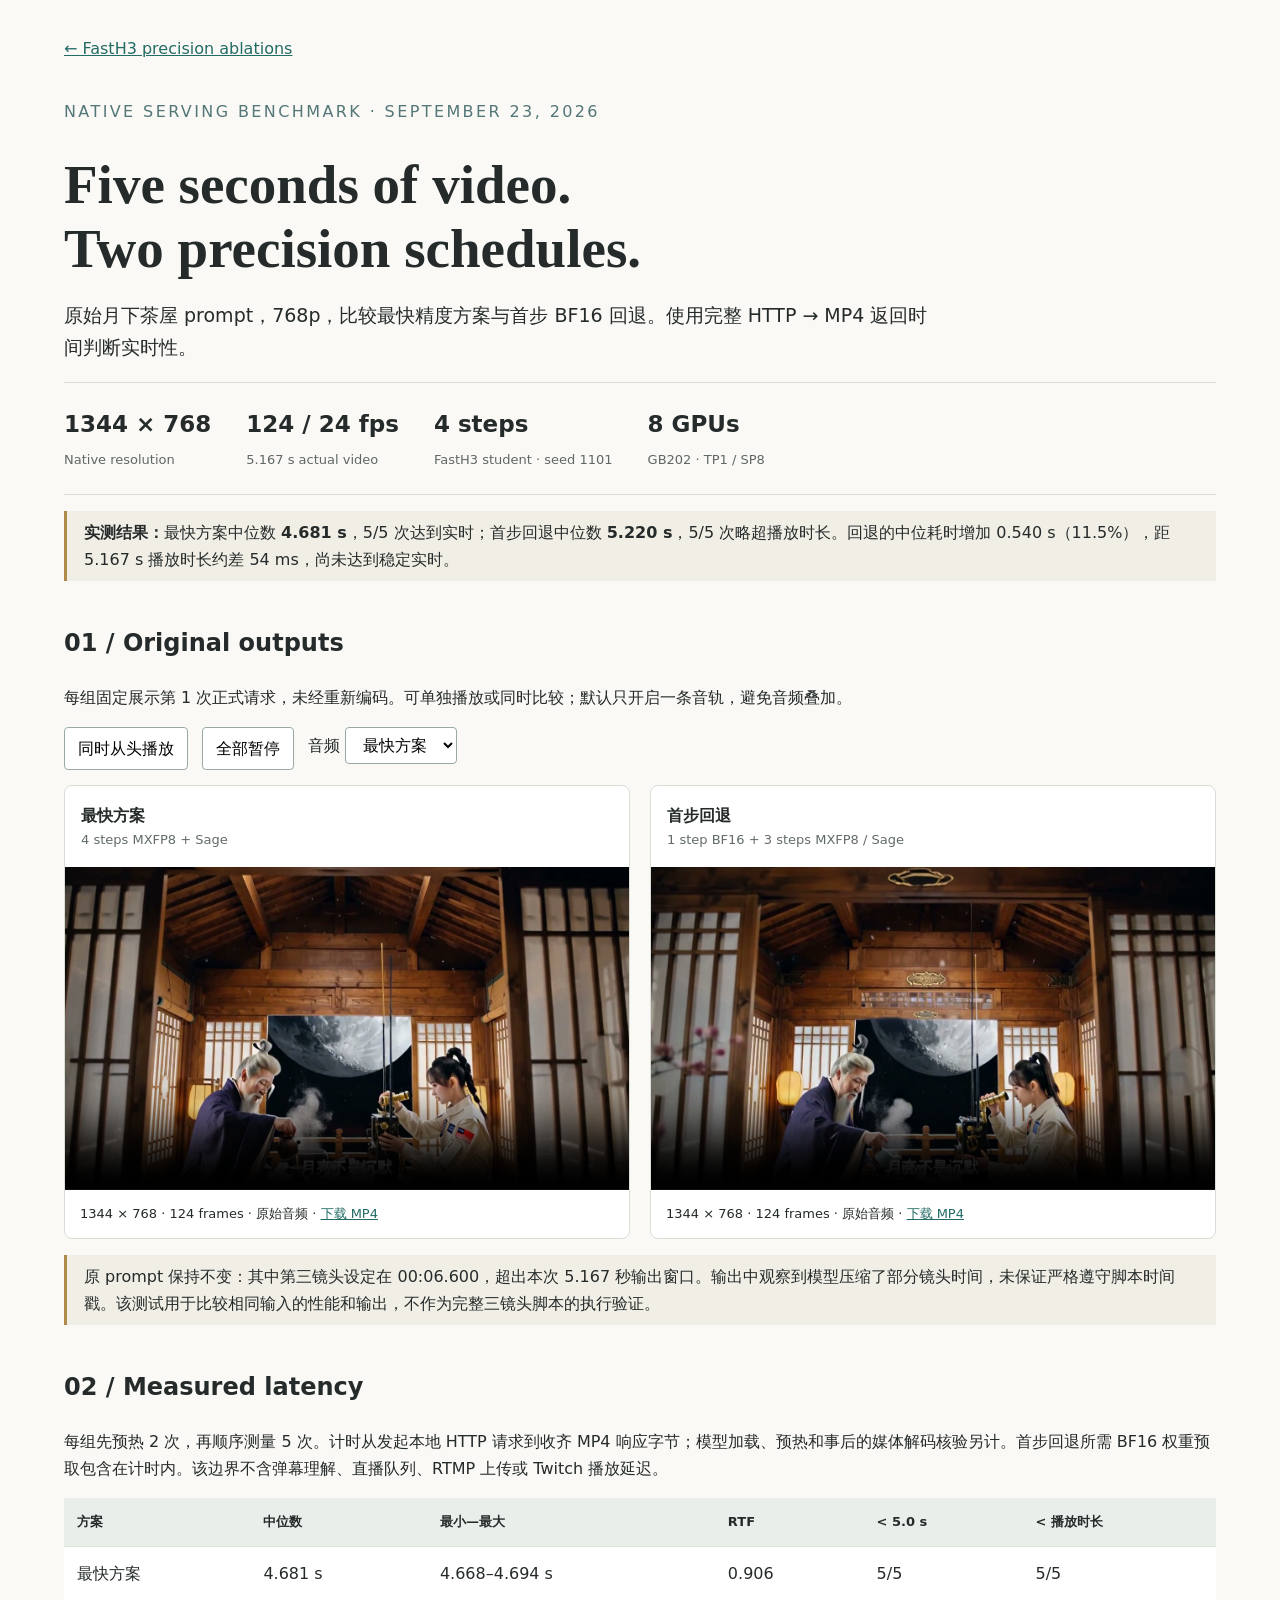
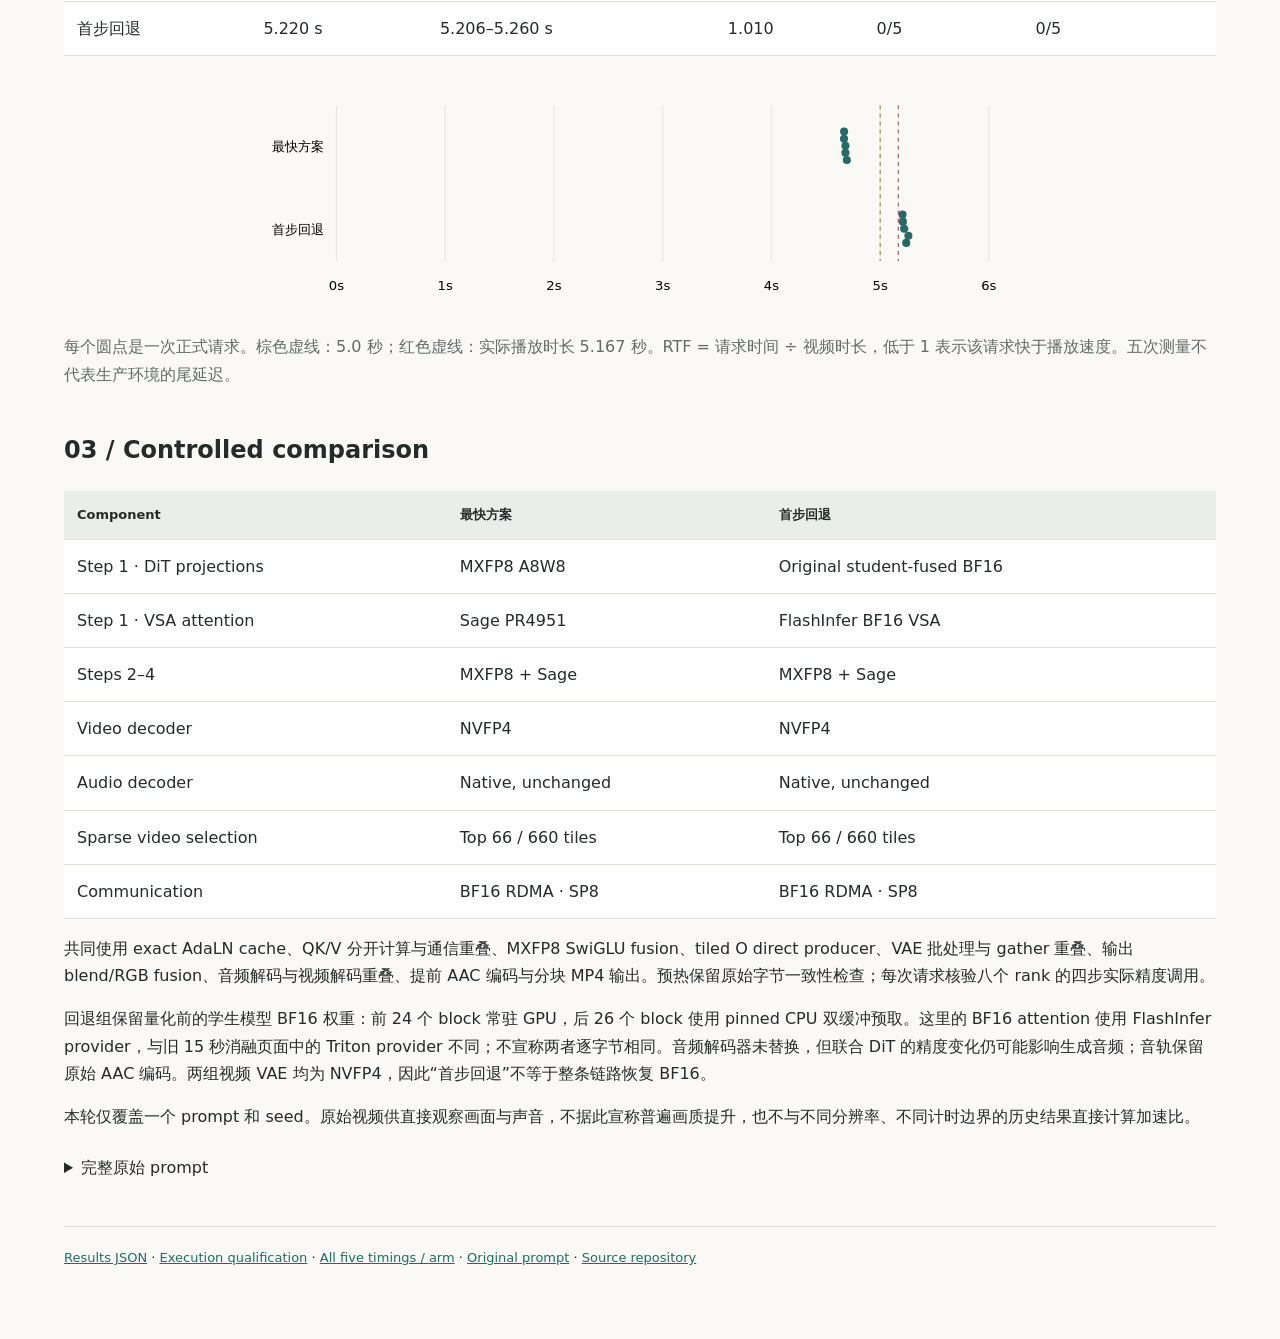
==== five-second.html @ 96c595f9 "Add five-second 768p FastH3 realtime and first-step BF16 comparison" ====
<!doctype html><html lang="zh-CN"><meta charset="utf-8"><meta name="viewport" content="width=device-width,initial-scale=1"><title>FastH3 · 5-second 768p benchmark</title><link rel="icon" href="data:,"><style>
    *{box-sizing:border-box}body{margin:0;background:#faf9f6;color:#252b2a;font:16px/1.7 system-ui,sans-serif}main{max-width:1200px;margin:auto;padding:35px 24px 70px}a{color:#236b65}h1{font-family:Georgia,serif;font-size:clamp(32px,5vw,55px);line-height:1.15;margin:28px 0 15px}h2{font-size:24px;margin-top:42px}small,.muted{color:#626b68}.eyebrow{letter-spacing:.15em;text-transform:uppercase;color:#537777;margin-top:36px}.lead{max-width:880px;font-size:19px}.facts{display:flex;flex-wrap:wrap;gap:12px 35px;padding:22px 0;border-block:1px solid #deded4}.facts b{font-size:23px;display:block}.facts span{font-size:13px;color:#5f6865}.videos{display:grid;grid-template-columns:1fr 1fr;gap:20px}figure{margin:0;background:#fff;border:1px solid #d9ded7;border-radius:8px;overflow:hidden}figcaption{padding:16px;display:grid}figcaption span{font-size:13px;color:#626b68}video{width:100%;display:block;background:#111;aspect-ratio:7/4}figure p{padding:0 15px;font-size:13px}.scroll{overflow:auto}table{border-collapse:collapse;width:100%;background:#fff}th,td{text-align:left;padding:13px;border-bottom:1px solid #dfe3da;white-space:nowrap}thead{background:#e9eeea;font-size:13px}tbody th{font-weight:500}pre{white-space:pre-wrap;overflow-wrap:anywhere;background:#eef0ea;padding:20px;font-size:13px}details{margin-top:24px}svg{width:100%;max-width:850px;display:block;margin:25px auto;font:13px system-ui}.note{border-left:3px solid #b08a48;padding:8px 17px;background:#f1eee6}.controls{display:flex;gap:14px;flex-wrap:wrap;margin:15px 0}button,select{font:inherit;padding:7px 13px;background:#fff;border:1px solid #98aaa3;border-radius:4px}button{cursor:pointer}footer{margin-top:45px;border-top:1px solid #ddd;padding-top:20px;font-size:13px}@media(max-width:750px){.videos{grid-template-columns:1fr}main{padding-inline:16px}td,th{padding:10px}h2{font-size:21px}}</style>
    <main><a href="index.html">← FastH3 precision ablations</a><p class="eyebrow">Native serving benchmark · September 23, 2026</p><h1>Five seconds of video.<br>Two precision schedules.</h1><p class="lead">原始月下茶屋 prompt，768p，比较最快精度方案与首步 BF16 回退。使用完整 HTTP → MP4 返回时间判断实时性。</p><div class="facts"><div><b>1344 × 768</b><span>Native resolution</span></div><div><b>124 / 24 fps</b><span>5.167 s actual video</span></div><div><b>4 steps</b><span>FastH3 student · seed 1101</span></div><div><b>8 GPUs</b><span>GB202 · TP1 / SP8</span></div></div>
    <p class="note"><strong>实测结果：</strong>最快方案中位数 <strong>4.681 s</strong>，5/5 次达到实时；首步回退中位数 <strong>5.220 s</strong>，5/5 次略超播放时长。回退的中位耗时增加 0.540 s（11.5%），距 5.167 s 播放时长约差 54 ms，尚未达到稳定实时。</p><h2>01 / Original outputs</h2><p>每组固定展示第 1 次正式请求，未经重新编码。可单独播放或同时比较；默认只开启一条音轨，避免音频叠加。</p><div class="controls"><button id="play">同时从头播放</button><button id="pause">全部暂停</button><label>音频 <select id="sound"><option value="0">最快方案</option><option value="1">首步回退</option><option value="-1">静音</option></select></label></div><div class="videos"><figure><figcaption><strong>最快方案</strong><span>4 steps MXFP8 + Sage</span></figcaption><video controls playsinline preload="metadata" poster="benchmarks/t2va-5s-768p/fastest.jpg" src="benchmarks/t2va-5s-768p/fastest.mp4"></video><p>1344 × 768 · 124 frames · 原始音频 · <a href="benchmarks/t2va-5s-768p/fastest.mp4" download>下载 MP4</a></p></figure><figure><figcaption><strong>首步回退</strong><span>1 step BF16 + 3 steps MXFP8 / Sage</span></figcaption><video controls playsinline preload="metadata" poster="benchmarks/t2va-5s-768p/first-step-bf16.jpg" src="benchmarks/t2va-5s-768p/first-step-bf16.mp4"></video><p>1344 × 768 · 124 frames · 原始音频 · <a href="benchmarks/t2va-5s-768p/first-step-bf16.mp4" download>下载 MP4</a></p></figure></div><p class="note">原 prompt 保持不变：其中第三镜头设定在 00:06.600，超出本次 5.167 秒输出窗口。输出中观察到模型压缩了部分镜头时间，未保证严格遵守脚本时间戳。该测试用于比较相同输入的性能和输出，不作为完整三镜头脚本的执行验证。</p>
    <h2>02 / Measured latency</h2><p>每组先预热 2 次，再顺序测量 5 次。计时从发起本地 HTTP 请求到收齐 MP4 响应字节；模型加载、预热和事后的媒体解码核验另计。首步回退所需 BF16 权重预取包含在计时内。该边界不含弹幕理解、直播队列、RTMP 上传或 Twitch 播放延迟。</p><div class="scroll"><table><thead><tr><th>方案</th><th>中位数</th><th>最小—最大</th><th>RTF</th><th>&lt; 5.0 s</th><th>&lt; 播放时长</th></tr></thead><tbody><tr><th>最快方案</th><td>4.681 s</td><td>4.668–4.694 s</td><td>0.906</td><td>5/5</td><td>5/5</td></tr><tr><th>首步回退</th><td>5.220 s</td><td>5.206–5.260 s</td><td>1.010</td><td>0/5</td><td>0/5</td></tr></tbody></table></div><svg viewBox="0 0 840 225" role="img" aria-label="Five request latencies per arm, with 5-second and actual-playback deadline lines"><line x1="120.0" x2="120.0" y1="24" y2="178" stroke="#e8e5df"/><text x="120.0" y="207" text-anchor="middle">0s</text><line x1="227.46529229236836" x2="227.46529229236836" y1="24" y2="178" stroke="#e8e5df"/><text x="227.46529229236836" y="207" text-anchor="middle">1s</text><line x1="334.9305845847367" x2="334.9305845847367" y1="24" y2="178" stroke="#e8e5df"/><text x="334.9305845847367" y="207" text-anchor="middle">2s</text><line x1="442.3958768771051" x2="442.3958768771051" y1="24" y2="178" stroke="#e8e5df"/><text x="442.3958768771051" y="207" text-anchor="middle">3s</text><line x1="549.8611691694734" x2="549.8611691694734" y1="24" y2="178" stroke="#e8e5df"/><text x="549.8611691694734" y="207" text-anchor="middle">4s</text><line x1="657.3264614618417" x2="657.3264614618417" y1="24" y2="178" stroke="#e8e5df"/><text x="657.3264614618417" y="207" text-anchor="middle">5s</text><line x1="764.7917537542102" x2="764.7917537542102" y1="24" y2="178" stroke="#e8e5df"/><text x="764.7917537542102" y="207" text-anchor="middle">6s</text><text x="108" y="69" text-anchor="end">最快方案</text><line x1="621.6409767113862" x2="624.3908709426357" y1="64" y2="64" stroke="#537777" stroke-width="2"/><circle cx="621.6962408647559" cy="50" r="4" fill="#276a65"/><circle cx="621.6409767113862" cy="57" r="4" fill="#276a65"/><circle cx="623.0358824480818" cy="64" r="4" fill="#276a65"/><circle cx="623.0196350984552" cy="71" r="4" fill="#276a65"/><circle cx="624.3908709426357" cy="78" r="4" fill="#276a65"/><text x="108" y="151" text-anchor="end">首步回退</text><line x1="679.4437993341519" x2="685.2173913043479" y1="146" y2="146" stroke="#537777" stroke-width="2"/><circle cx="679.4437993341519" cy="132" r="4" fill="#276a65"/><circle cx="679.8167176721558" cy="139" r="4" fill="#276a65"/><circle cx="681.0006211945689" cy="146" r="4" fill="#276a65"/><circle cx="685.2173913043479" cy="153" r="4" fill="#276a65"/><circle cx="683.0839136007199" cy="160" r="4" fill="#276a65"/><line x1="657.3264614618417" x2="657.3264614618417" y1="24" y2="178" stroke="#ab742b" stroke-dasharray="4 4"/><line x1="675.2373435105699" x2="675.2373435105699" y1="24" y2="178" stroke="#a03e3e" stroke-dasharray="4 4"/></svg><p class="muted">每个圆点是一次正式请求。棕色虚线：5.0 秒；红色虚线：实际播放时长 5.167 秒。RTF = 请求时间 ÷ 视频时长，低于 1 表示该请求快于播放速度。五次测量不代表生产环境的尾延迟。</p>
    <h2>03 / Controlled comparison</h2><div class="scroll"><table><thead><tr><th>Component</th><th>最快方案</th><th>首步回退</th></tr></thead><tbody><tr><th>Step 1 · DiT projections</th><td>MXFP8 A8W8</td><td>Original student-fused BF16</td></tr><tr><th>Step 1 · VSA attention</th><td>Sage PR4951</td><td>FlashInfer BF16 VSA</td></tr><tr><th>Steps 2–4</th><td>MXFP8 + Sage</td><td>MXFP8 + Sage</td></tr><tr><th>Video decoder</th><td>NVFP4</td><td>NVFP4</td></tr><tr><th>Audio decoder</th><td>Native, unchanged</td><td>Native, unchanged</td></tr><tr><th>Sparse video selection</th><td>Top 66 / 660 tiles</td><td>Top 66 / 660 tiles</td></tr><tr><th>Communication</th><td>BF16 RDMA · SP8</td><td>BF16 RDMA · SP8</td></tr></tbody></table></div><p>共同使用 exact AdaLN cache、QK/V 分开计算与通信重叠、MXFP8 SwiGLU fusion、tiled O direct producer、VAE 批处理与 gather 重叠、输出 blend/RGB fusion、音频解码与视频解码重叠、提前 AAC 编码与分块 MP4 输出。预热保留原始字节一致性检查；每次请求核验八个 rank 的四步实际精度调用。</p><p>回退组保留量化前的学生模型 BF16 权重：前 24 个 block 常驻 GPU，后 26 个 block 使用 pinned CPU 双缓冲预取。这里的 BF16 attention 使用 FlashInfer provider，与旧 15 秒消融页面中的 Triton provider 不同；不宣称两者逐字节相同。音频解码器未替换，但联合 DiT 的精度变化仍可能影响生成音频；音轨保留原始 AAC 编码。两组视频 VAE 均为 NVFP4，因此“首步回退”不等于整条链路恢复 BF16。</p><p>本轮仅覆盖一个 prompt 和 seed。原始视频供直接观察画面与声音，不据此宣称普遍画质提升，也不与不同分辨率、不同计时边界的历史结果直接计算加速比。</p>
    <details><summary>完整原始 prompt</summary><pre>integrated_multimodal_description: [Shot 1] Cinematic live-action fantasy inside a small wooden teahouse suspended beneath a colossal moon, shown in a symmetrical wide shot through open paper doors. An elderly tea master in an indigo robe, with silver hair pinned high and a warm gravelly Mandarin voice (S1), pours glowing tea into two porcelain cups while a young female radio astronomer in a cream flight suit, with a clear fast Mandarin voice (S2), adjusts a brass receiver beside her. The camera pushes in with small amplitude at slow speed as lunar dust drifts upward instead of falling, and the tea master says: &lt;d&gt;[Chinese] 月亮不是沉默，只是等我们听见。&lt;/d&gt; [Shot 2] At 00:03.400, the camera cuts to a macro close-up of the tea surface. Concentric ripples become a precise star map, tiny points of light connect across the cup, and the receiver needle snaps toward a distant signal. The astronomer leans into the eyepiece, her face illuminated by moving constellations, and replies: &lt;d&gt;[Chinese] 信号锁定了。&lt;/d&gt; [Shot 3] At 00:06.600, the shot cuts outside to a sweeping arc around the teahouse as the vast moon slowly opens into layered mechanical petals, revealing a luminous blue core. The two women step onto the balcony without changing clothes or positions relative to each other; the tea master raises her cup while the astronomer sends one narrow beam from the receiver into the core. The camera pulls out with large amplitude at slow speed until the teahouse becomes a warm point against the unfolding lunar structure.
overall_soundscape: Porcelain touches wood with delicate clicks above the soft hiss of boiling water and the papery flutter of the doors. A low receiver hum gains harmonics as the signal locks, followed by distant metal plates shifting across the moon and a soft pressure wave moving through airborne dust.
non_diegetic_music: Slow guzheng harmonics over sustained glassy synthesizer tones at 68 BPM. A restrained taiko pulse enters when the lunar petals open, then resolves into one long bowed-cymbal shimmer.
</pre></details><footer><a href="benchmarks/t2va-5s-768p/results.json">Results JSON</a> · <a href="benchmarks/t2va-5s-768p/qualification.json">Execution qualification</a> · <a href="benchmarks/t2va-5s-768p/timings.csv">All five timings / arm</a> · <a href="benchmarks/t2va-5s-768p/prompt.txt">Original prompt</a> · <a href="https://github.com/lishunyang12/fasth3-lossy-ablation">Source repository</a></footer></main><script>
    const videos=[...document.querySelectorAll('video')],sound=document.querySelector('#sound');function audio(){videos.forEach((v,i)=>v.muted=i!==Number(sound.value))}sound.addEventListener('change',audio);audio();document.querySelector('#play').addEventListener('click',async()=>{videos.forEach(v=>{v.pause();v.currentTime=0});await Promise.allSettled(videos.map(v=>v.play()))});document.querySelector('#pause').addEventListener('click',()=>videos.forEach(v=>v.pause()));
    </script></html>
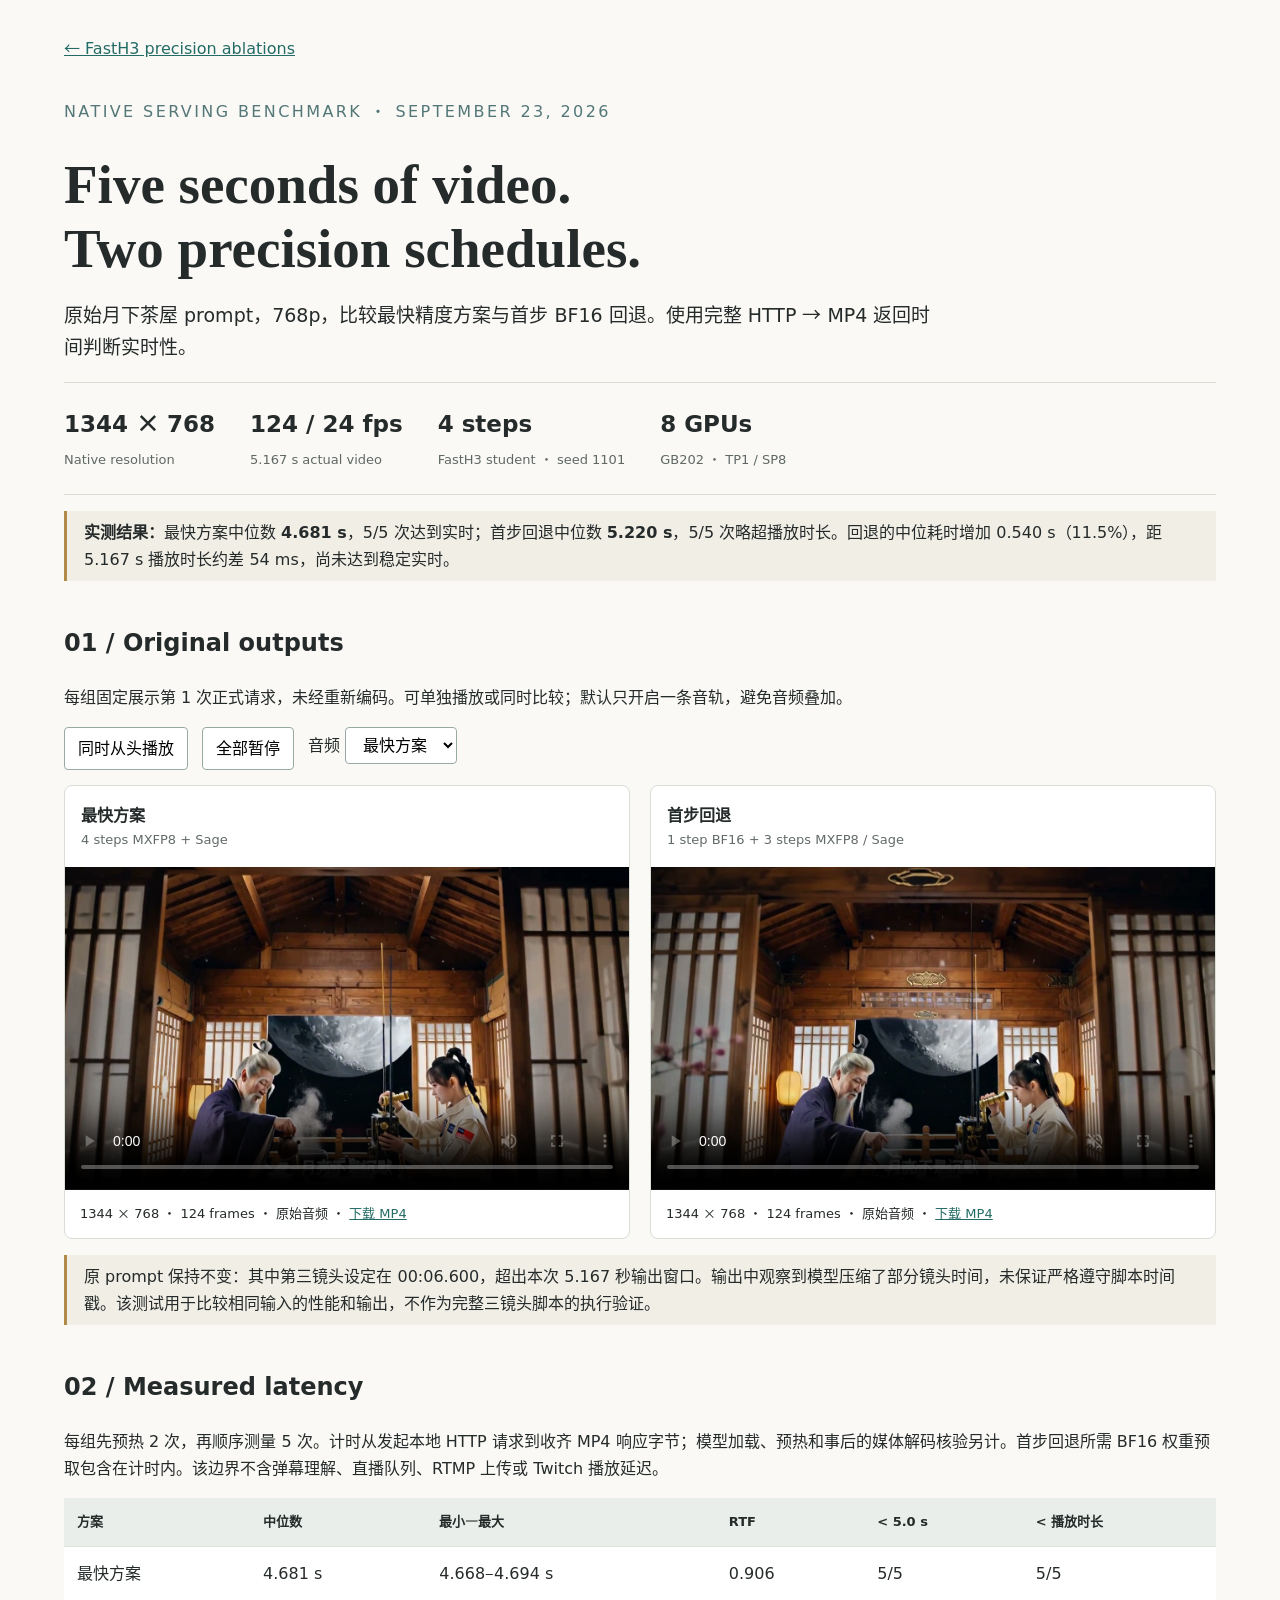
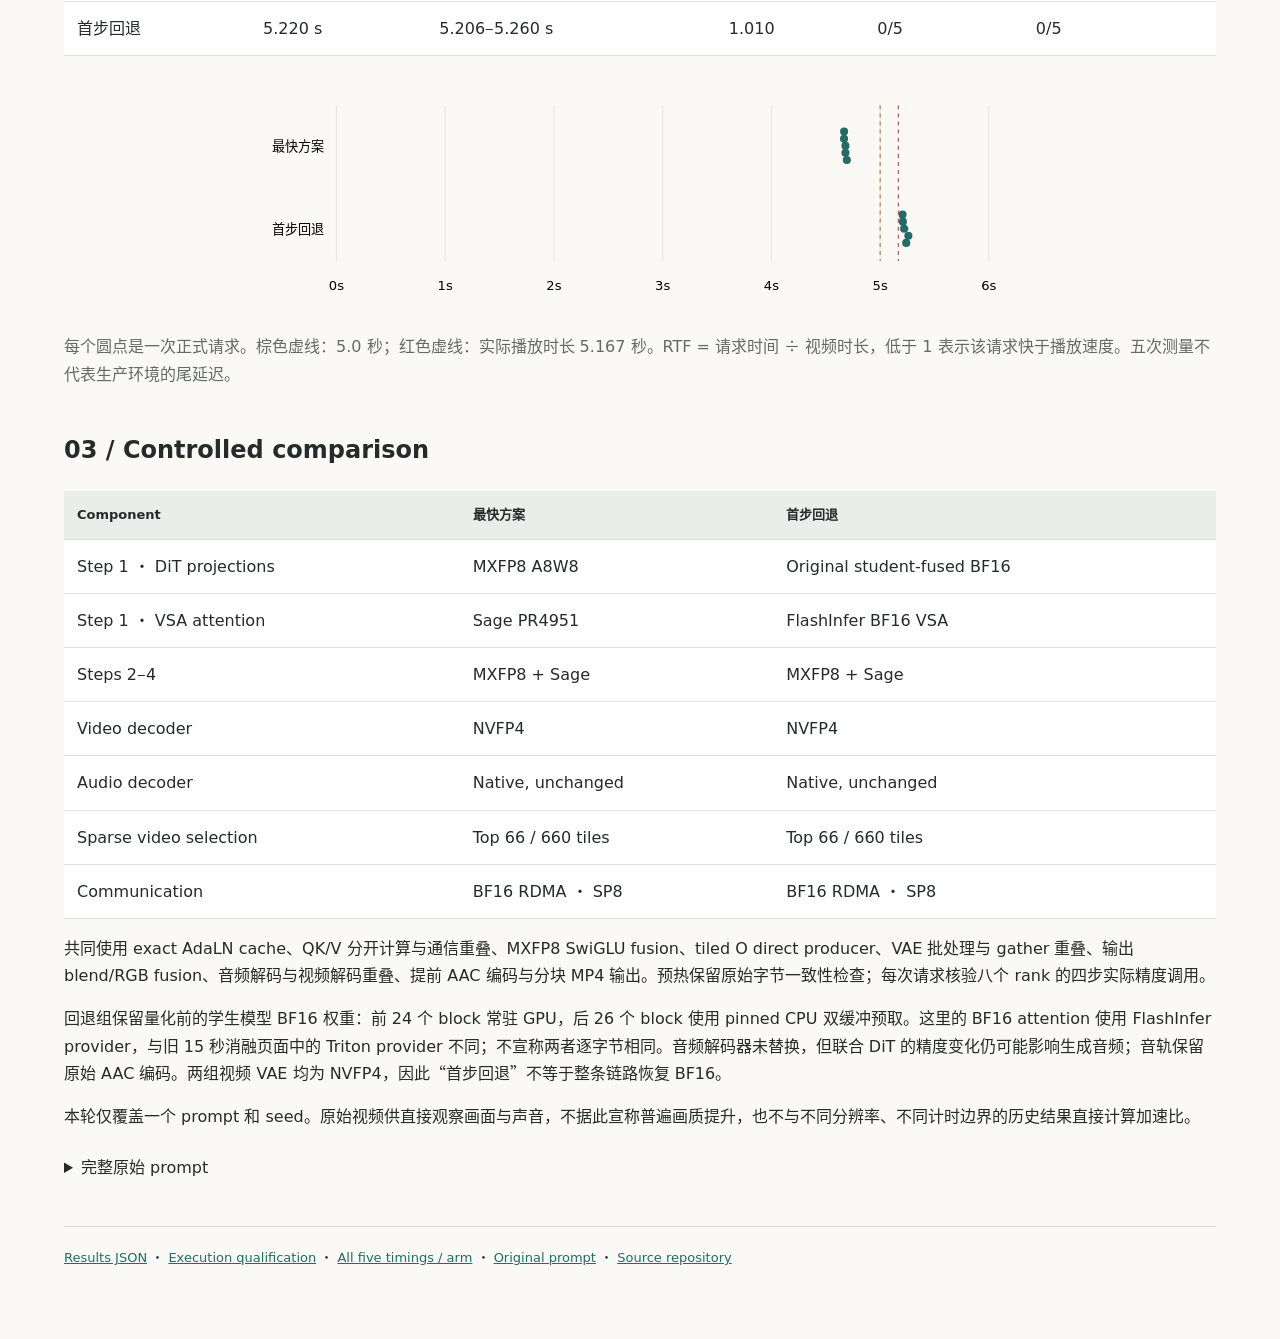
==== commit 8ff79e8e: "Bundle Chinese glyphs for portable benchmark report rendering" ====
--- a/five-second.html
+++ b/five-second.html
@@ -1,5 +1,5 @@
 <!doctype html><html lang="zh-CN"><meta charset="utf-8"><meta name="viewport" content="width=device-width,initial-scale=1"><title>FastH3 · 5-second 768p benchmark</title><link rel="icon" href="data:,"><style>
-    *{box-sizing:border-box}body{margin:0;background:#faf9f6;color:#252b2a;font:16px/1.7 system-ui,sans-serif}main{max-width:1200px;margin:auto;padding:35px 24px 70px}a{color:#236b65}h1{font-family:Georgia,serif;font-size:clamp(32px,5vw,55px);line-height:1.15;margin:28px 0 15px}h2{font-size:24px;margin-top:42px}small,.muted{color:#626b68}.eyebrow{letter-spacing:.15em;text-transform:uppercase;color:#537777;margin-top:36px}.lead{max-width:880px;font-size:19px}.facts{display:flex;flex-wrap:wrap;gap:12px 35px;padding:22px 0;border-block:1px solid #deded4}.facts b{font-size:23px;display:block}.facts span{font-size:13px;color:#5f6865}.videos{display:grid;grid-template-columns:1fr 1fr;gap:20px}figure{margin:0;background:#fff;border:1px solid #d9ded7;border-radius:8px;overflow:hidden}figcaption{padding:16px;display:grid}figcaption span{font-size:13px;color:#626b68}video{width:100%;display:block;background:#111;aspect-ratio:7/4}figure p{padding:0 15px;font-size:13px}.scroll{overflow:auto}table{border-collapse:collapse;width:100%;background:#fff}th,td{text-align:left;padding:13px;border-bottom:1px solid #dfe3da;white-space:nowrap}thead{background:#e9eeea;font-size:13px}tbody th{font-weight:500}pre{white-space:pre-wrap;overflow-wrap:anywhere;background:#eef0ea;padding:20px;font-size:13px}details{margin-top:24px}svg{width:100%;max-width:850px;display:block;margin:25px auto;font:13px system-ui}.note{border-left:3px solid #b08a48;padding:8px 17px;background:#f1eee6}.controls{display:flex;gap:14px;flex-wrap:wrap;margin:15px 0}button,select{font:inherit;padding:7px 13px;background:#fff;border:1px solid #98aaa3;border-radius:4px}button{cursor:pointer}footer{margin-top:45px;border-top:1px solid #ddd;padding-top:20px;font-size:13px}@media(max-width:750px){.videos{grid-template-columns:1fr}main{padding-inline:16px}td,th{padding:10px}h2{font-size:21px}}</style>
+    *{box-sizing:border-box}body{margin:0;background:#faf9f6;color:#252b2a;font:16px/1.7 system-ui,sans-serif}main{max-width:1200px;margin:auto;padding:35px 24px 70px}a{color:#236b65}h1{font-family:Georgia,serif;font-size:clamp(32px,5vw,55px);line-height:1.15;margin:28px 0 15px}h2{font-size:24px;margin-top:42px}small,.muted{color:#626b68}.eyebrow{letter-spacing:.15em;text-transform:uppercase;color:#537777;margin-top:36px}.lead{max-width:880px;font-size:19px}.facts{display:flex;flex-wrap:wrap;gap:12px 35px;padding:22px 0;border-block:1px solid #deded4}.facts b{font-size:23px;display:block}.facts span{font-size:13px;color:#5f6865}.videos{display:grid;grid-template-columns:1fr 1fr;gap:20px}figure{margin:0;background:#fff;border:1px solid #d9ded7;border-radius:8px;overflow:hidden}figcaption{padding:16px;display:grid}figcaption span{font-size:13px;color:#626b68}video{width:100%;display:block;background:#111;aspect-ratio:7/4}figure p{padding:0 15px;font-size:13px}.scroll{overflow:auto}table{border-collapse:collapse;width:100%;background:#fff}th,td{text-align:left;padding:13px;border-bottom:1px solid #dfe3da;white-space:nowrap}thead{background:#e9eeea;font-size:13px}tbody th{font-weight:500}pre{white-space:pre-wrap;overflow-wrap:anywhere;background:#eef0ea;padding:20px;font-size:13px}details{margin-top:24px}svg{width:100%;max-width:850px;display:block;margin:25px auto;font:13px system-ui}.note{border-left:3px solid #b08a48;padding:8px 17px;background:#f1eee6}.controls{display:flex;gap:14px;flex-wrap:wrap;margin:15px 0}button,select{font:inherit;padding:7px 13px;background:#fff;border:1px solid #98aaa3;border-radius:4px}button{cursor:pointer}footer{margin-top:45px;border-top:1px solid #ddd;padding-top:20px;font-size:13px}@media(max-width:750px){.videos{grid-template-columns:1fr}main{padding-inline:16px}td,th{padding:10px}h2{font-size:21px}}@font-face{font-family:H3Report;src:url("benchmarks/t2va-5s-768p/report-cjk.woff") format("woff");font-display:swap;unicode-range:U+80-10FFFF}body,svg{font-family:H3Report,system-ui,sans-serif}h1{font-family:Georgia,H3Report,serif}</style>
     <main><a href="index.html">← FastH3 precision ablations</a><p class="eyebrow">Native serving benchmark · September 23, 2026</p><h1>Five seconds of video.<br>Two precision schedules.</h1><p class="lead">原始月下茶屋 prompt，768p，比较最快精度方案与首步 BF16 回退。使用完整 HTTP → MP4 返回时间判断实时性。</p><div class="facts"><div><b>1344 × 768</b><span>Native resolution</span></div><div><b>124 / 24 fps</b><span>5.167 s actual video</span></div><div><b>4 steps</b><span>FastH3 student · seed 1101</span></div><div><b>8 GPUs</b><span>GB202 · TP1 / SP8</span></div></div>
     <p class="note"><strong>实测结果：</strong>最快方案中位数 <strong>4.681 s</strong>，5/5 次达到实时；首步回退中位数 <strong>5.220 s</strong>，5/5 次略超播放时长。回退的中位耗时增加 0.540 s（11.5%），距 5.167 s 播放时长约差 54 ms，尚未达到稳定实时。</p><h2>01 / Original outputs</h2><p>每组固定展示第 1 次正式请求，未经重新编码。可单独播放或同时比较；默认只开启一条音轨，避免音频叠加。</p><div class="controls"><button id="play">同时从头播放</button><button id="pause">全部暂停</button><label>音频 <select id="sound"><option value="0">最快方案</option><option value="1">首步回退</option><option value="-1">静音</option></select></label></div><div class="videos"><figure><figcaption><strong>最快方案</strong><span>4 steps MXFP8 + Sage</span></figcaption><video controls playsinline preload="metadata" poster="benchmarks/t2va-5s-768p/fastest.jpg" src="benchmarks/t2va-5s-768p/fastest.mp4"></video><p>1344 × 768 · 124 frames · 原始音频 · <a href="benchmarks/t2va-5s-768p/fastest.mp4" download>下载 MP4</a></p></figure><figure><figcaption><strong>首步回退</strong><span>1 step BF16 + 3 steps MXFP8 / Sage</span></figcaption><video controls playsinline preload="metadata" poster="benchmarks/t2va-5s-768p/first-step-bf16.jpg" src="benchmarks/t2va-5s-768p/first-step-bf16.mp4"></video><p>1344 × 768 · 124 frames · 原始音频 · <a href="benchmarks/t2va-5s-768p/first-step-bf16.mp4" download>下载 MP4</a></p></figure></div><p class="note">原 prompt 保持不变：其中第三镜头设定在 00:06.600，超出本次 5.167 秒输出窗口。输出中观察到模型压缩了部分镜头时间，未保证严格遵守脚本时间戳。该测试用于比较相同输入的性能和输出，不作为完整三镜头脚本的执行验证。</p>
     <h2>02 / Measured latency</h2><p>每组先预热 2 次，再顺序测量 5 次。计时从发起本地 HTTP 请求到收齐 MP4 响应字节；模型加载、预热和事后的媒体解码核验另计。首步回退所需 BF16 权重预取包含在计时内。该边界不含弹幕理解、直播队列、RTMP 上传或 Twitch 播放延迟。</p><div class="scroll"><table><thead><tr><th>方案</th><th>中位数</th><th>最小—最大</th><th>RTF</th><th>&lt; 5.0 s</th><th>&lt; 播放时长</th></tr></thead><tbody><tr><th>最快方案</th><td>4.681 s</td><td>4.668–4.694 s</td><td>0.906</td><td>5/5</td><td>5/5</td></tr><tr><th>首步回退</th><td>5.220 s</td><td>5.206–5.260 s</td><td>1.010</td><td>0/5</td><td>0/5</td></tr></tbody></table></div><svg viewBox="0 0 840 225" role="img" aria-label="Five request latencies per arm, with 5-second and actual-playback deadline lines"><line x1="120.0" x2="120.0" y1="24" y2="178" stroke="#e8e5df"/><text x="120.0" y="207" text-anchor="middle">0s</text><line x1="227.46529229236836" x2="227.46529229236836" y1="24" y2="178" stroke="#e8e5df"/><text x="227.46529229236836" y="207" text-anchor="middle">1s</text><line x1="334.9305845847367" x2="334.9305845847367" y1="24" y2="178" stroke="#e8e5df"/><text x="334.9305845847367" y="207" text-anchor="middle">2s</text><line x1="442.3958768771051" x2="442.3958768771051" y1="24" y2="178" stroke="#e8e5df"/><text x="442.3958768771051" y="207" text-anchor="middle">3s</text><line x1="549.8611691694734" x2="549.8611691694734" y1="24" y2="178" stroke="#e8e5df"/><text x="549.8611691694734" y="207" text-anchor="middle">4s</text><line x1="657.3264614618417" x2="657.3264614618417" y1="24" y2="178" stroke="#e8e5df"/><text x="657.3264614618417" y="207" text-anchor="middle">5s</text><line x1="764.7917537542102" x2="764.7917537542102" y1="24" y2="178" stroke="#e8e5df"/><text x="764.7917537542102" y="207" text-anchor="middle">6s</text><text x="108" y="69" text-anchor="end">最快方案</text><line x1="621.6409767113862" x2="624.3908709426357" y1="64" y2="64" stroke="#537777" stroke-width="2"/><circle cx="621.6962408647559" cy="50" r="4" fill="#276a65"/><circle cx="621.6409767113862" cy="57" r="4" fill="#276a65"/><circle cx="623.0358824480818" cy="64" r="4" fill="#276a65"/><circle cx="623.0196350984552" cy="71" r="4" fill="#276a65"/><circle cx="624.3908709426357" cy="78" r="4" fill="#276a65"/><text x="108" y="151" text-anchor="end">首步回退</text><line x1="679.4437993341519" x2="685.2173913043479" y1="146" y2="146" stroke="#537777" stroke-width="2"/><circle cx="679.4437993341519" cy="132" r="4" fill="#276a65"/><circle cx="679.8167176721558" cy="139" r="4" fill="#276a65"/><circle cx="681.0006211945689" cy="146" r="4" fill="#276a65"/><circle cx="685.2173913043479" cy="153" r="4" fill="#276a65"/><circle cx="683.0839136007199" cy="160" r="4" fill="#276a65"/><line x1="657.3264614618417" x2="657.3264614618417" y1="24" y2="178" stroke="#ab742b" stroke-dasharray="4 4"/><line x1="675.2373435105699" x2="675.2373435105699" y1="24" y2="178" stroke="#a03e3e" stroke-dasharray="4 4"/></svg><p class="muted">每个圆点是一次正式请求。棕色虚线：5.0 秒；红色虚线：实际播放时长 5.167 秒。RTF = 请求时间 ÷ 视频时长，低于 1 表示该请求快于播放速度。五次测量不代表生产环境的尾延迟。</p>
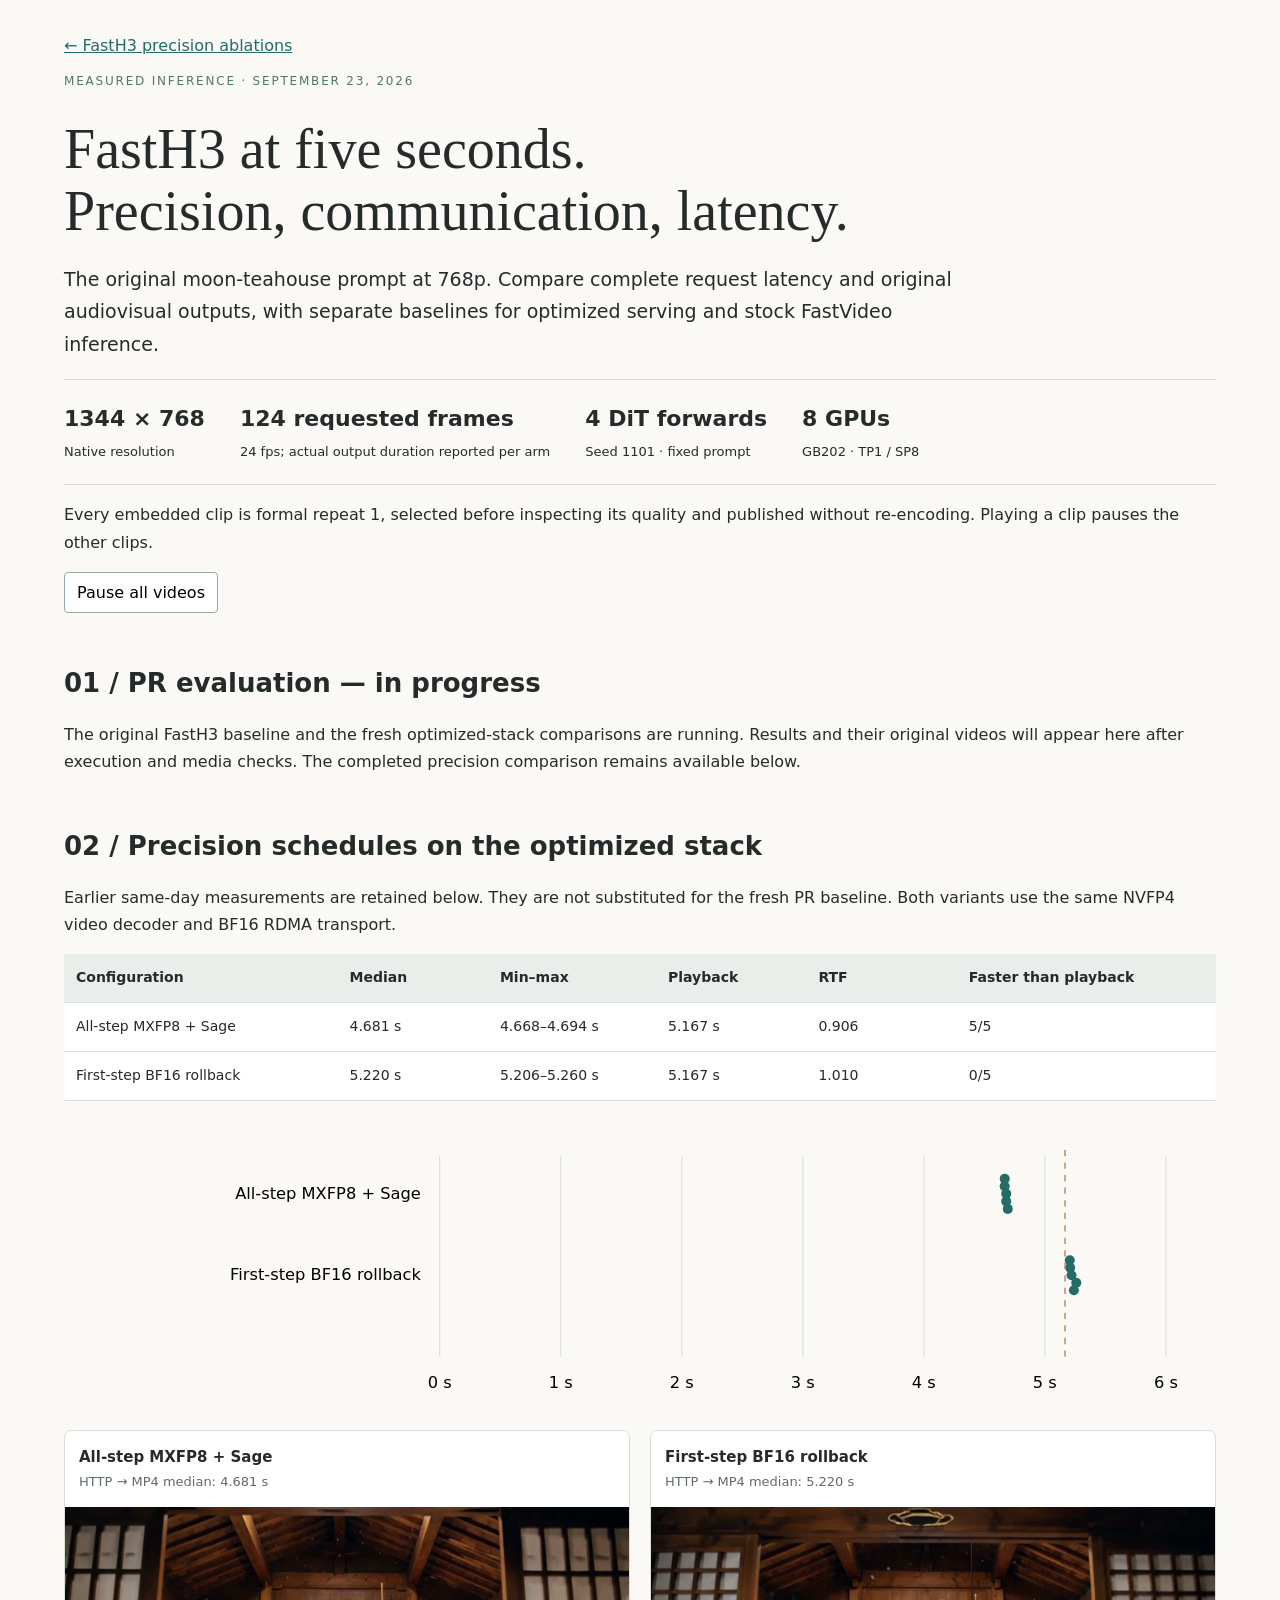
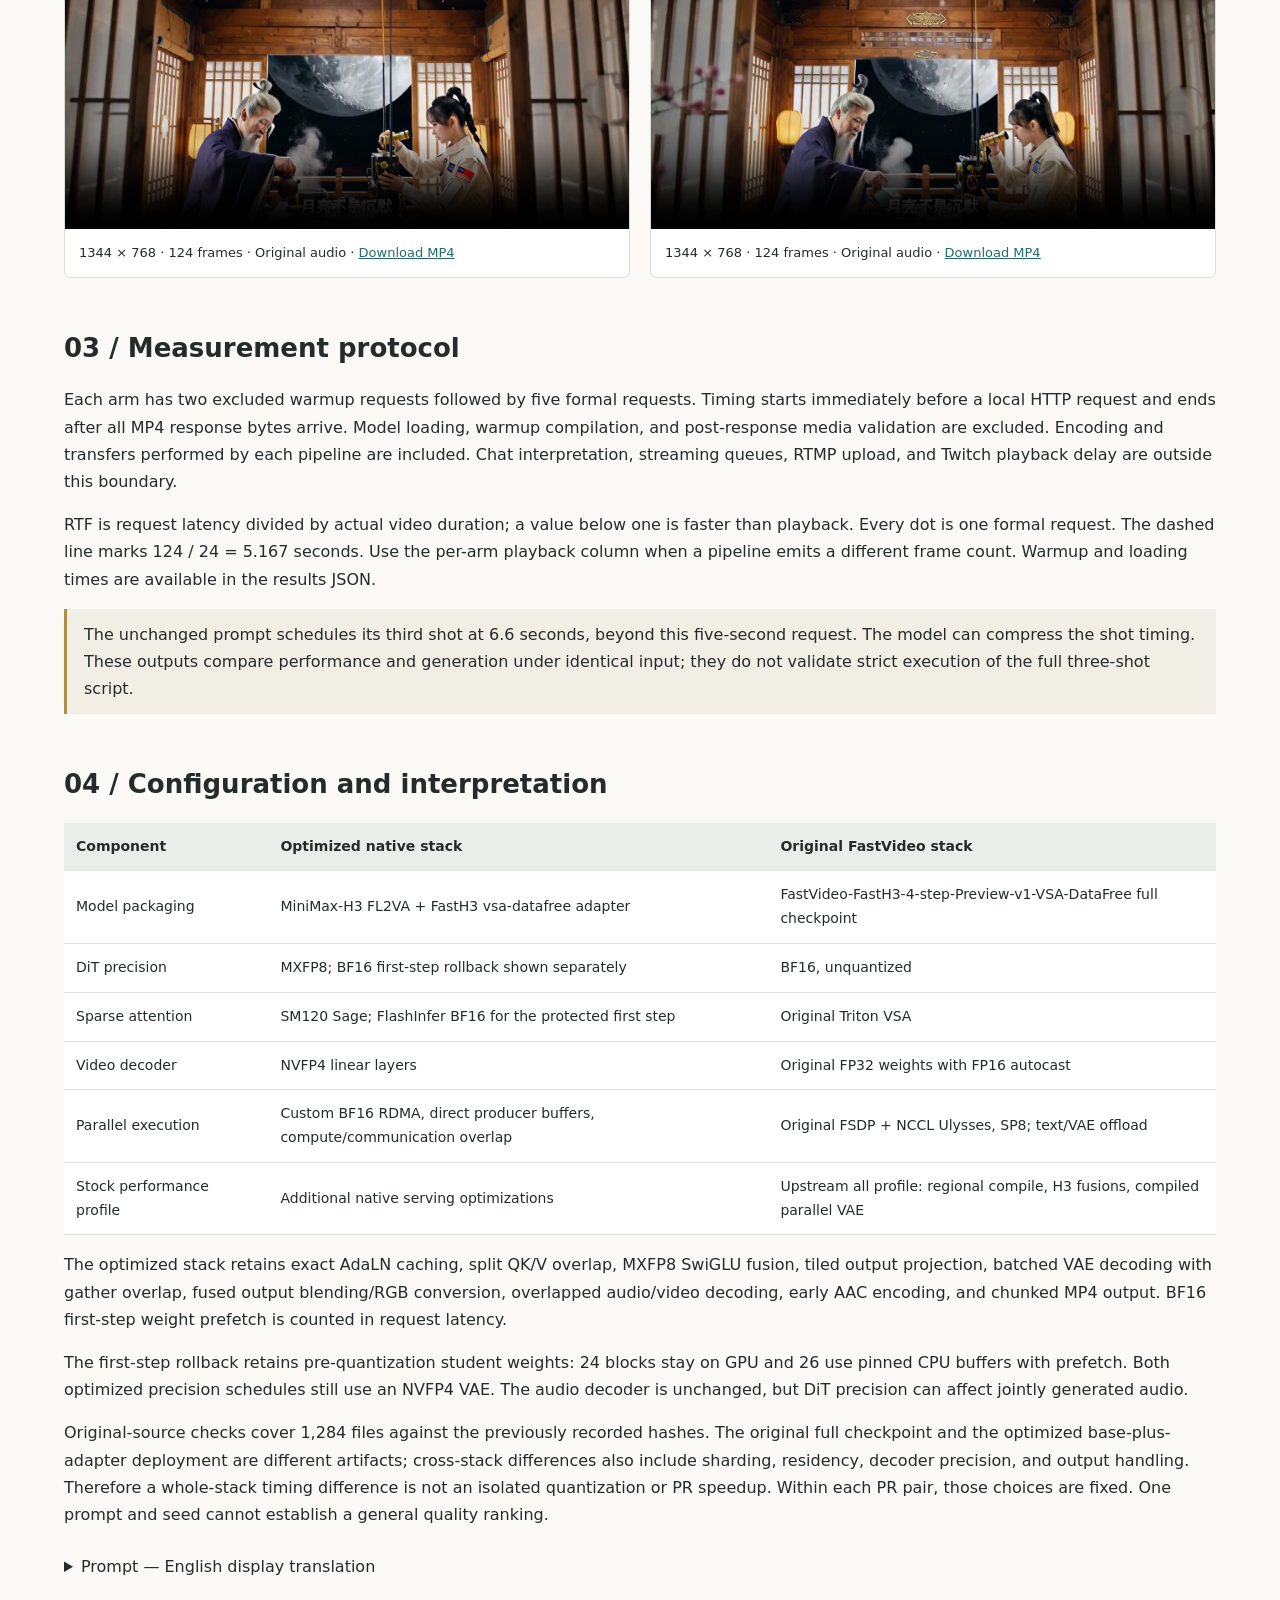
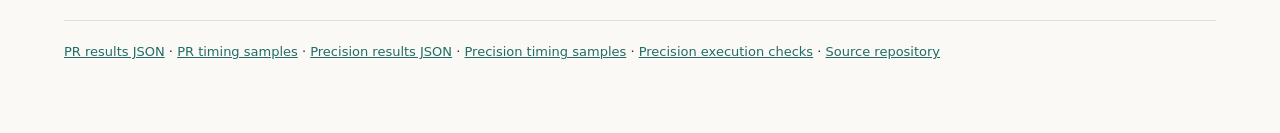
==== commit 4fdc4435: "Translate five-second benchmark page into English" ====
--- a/five-second.html
+++ b/five-second.html
@@ -1,12 +1,8 @@
-<!doctype html><html lang="zh-CN"><meta charset="utf-8"><meta name="viewport" content="width=device-width,initial-scale=1"><title>FastH3 · 5-second 768p benchmark</title><link rel="icon" href="data:,"><style>
-    *{box-sizing:border-box}body{margin:0;background:#faf9f6;color:#252b2a;font:16px/1.7 system-ui,sans-serif}main{max-width:1200px;margin:auto;padding:35px 24px 70px}a{color:#236b65}h1{font-family:Georgia,serif;font-size:clamp(32px,5vw,55px);line-height:1.15;margin:28px 0 15px}h2{font-size:24px;margin-top:42px}small,.muted{color:#626b68}.eyebrow{letter-spacing:.15em;text-transform:uppercase;color:#537777;margin-top:36px}.lead{max-width:880px;font-size:19px}.facts{display:flex;flex-wrap:wrap;gap:12px 35px;padding:22px 0;border-block:1px solid #deded4}.facts b{font-size:23px;display:block}.facts span{font-size:13px;color:#5f6865}.videos{display:grid;grid-template-columns:1fr 1fr;gap:20px}figure{margin:0;background:#fff;border:1px solid #d9ded7;border-radius:8px;overflow:hidden}figcaption{padding:16px;display:grid}figcaption span{font-size:13px;color:#626b68}video{width:100%;display:block;background:#111;aspect-ratio:7/4}figure p{padding:0 15px;font-size:13px}.scroll{overflow:auto}table{border-collapse:collapse;width:100%;background:#fff}th,td{text-align:left;padding:13px;border-bottom:1px solid #dfe3da;white-space:nowrap}thead{background:#e9eeea;font-size:13px}tbody th{font-weight:500}pre{white-space:pre-wrap;overflow-wrap:anywhere;background:#eef0ea;padding:20px;font-size:13px}details{margin-top:24px}svg{width:100%;max-width:850px;display:block;margin:25px auto;font:13px system-ui}.note{border-left:3px solid #b08a48;padding:8px 17px;background:#f1eee6}.controls{display:flex;gap:14px;flex-wrap:wrap;margin:15px 0}button,select{font:inherit;padding:7px 13px;background:#fff;border:1px solid #98aaa3;border-radius:4px}button{cursor:pointer}footer{margin-top:45px;border-top:1px solid #ddd;padding-top:20px;font-size:13px}@media(max-width:750px){.videos{grid-template-columns:1fr}main{padding-inline:16px}td,th{padding:10px}h2{font-size:21px}}@font-face{font-family:H3Report;src:url("benchmarks/t2va-5s-768p/report-cjk.woff") format("woff");font-display:swap;unicode-range:U+80-10FFFF}body,svg{font-family:H3Report,system-ui,sans-serif}h1{font-family:Georgia,H3Report,serif}</style>
-    <main><a href="index.html">← FastH3 precision ablations</a><p class="eyebrow">Native serving benchmark · September 23, 2026</p><h1>Five seconds of video.<br>Two precision schedules.</h1><p class="lead">原始月下茶屋 prompt，768p，比较最快精度方案与首步 BF16 回退。使用完整 HTTP → MP4 返回时间判断实时性。</p><div class="facts"><div><b>1344 × 768</b><span>Native resolution</span></div><div><b>124 / 24 fps</b><span>5.167 s actual video</span></div><div><b>4 steps</b><span>FastH3 student · seed 1101</span></div><div><b>8 GPUs</b><span>GB202 · TP1 / SP8</span></div></div>
-    <p class="note"><strong>实测结果：</strong>最快方案中位数 <strong>4.681 s</strong>，5/5 次达到实时；首步回退中位数 <strong>5.220 s</strong>，5/5 次略超播放时长。回退的中位耗时增加 0.540 s（11.5%），距 5.167 s 播放时长约差 54 ms，尚未达到稳定实时。</p><h2>01 / Original outputs</h2><p>每组固定展示第 1 次正式请求，未经重新编码。可单独播放或同时比较；默认只开启一条音轨，避免音频叠加。</p><div class="controls"><button id="play">同时从头播放</button><button id="pause">全部暂停</button><label>音频 <select id="sound"><option value="0">最快方案</option><option value="1">首步回退</option><option value="-1">静音</option></select></label></div><div class="videos"><figure><figcaption><strong>最快方案</strong><span>4 steps MXFP8 + Sage</span></figcaption><video controls playsinline preload="metadata" poster="benchmarks/t2va-5s-768p/fastest.jpg" src="benchmarks/t2va-5s-768p/fastest.mp4"></video><p>1344 × 768 · 124 frames · 原始音频 · <a href="benchmarks/t2va-5s-768p/fastest.mp4" download>下载 MP4</a></p></figure><figure><figcaption><strong>首步回退</strong><span>1 step BF16 + 3 steps MXFP8 / Sage</span></figcaption><video controls playsinline preload="metadata" poster="benchmarks/t2va-5s-768p/first-step-bf16.jpg" src="benchmarks/t2va-5s-768p/first-step-bf16.mp4"></video><p>1344 × 768 · 124 frames · 原始音频 · <a href="benchmarks/t2va-5s-768p/first-step-bf16.mp4" download>下载 MP4</a></p></figure></div><p class="note">原 prompt 保持不变：其中第三镜头设定在 00:06.600，超出本次 5.167 秒输出窗口。输出中观察到模型压缩了部分镜头时间，未保证严格遵守脚本时间戳。该测试用于比较相同输入的性能和输出，不作为完整三镜头脚本的执行验证。</p>
-    <h2>02 / Measured latency</h2><p>每组先预热 2 次，再顺序测量 5 次。计时从发起本地 HTTP 请求到收齐 MP4 响应字节；模型加载、预热和事后的媒体解码核验另计。首步回退所需 BF16 权重预取包含在计时内。该边界不含弹幕理解、直播队列、RTMP 上传或 Twitch 播放延迟。</p><div class="scroll"><table><thead><tr><th>方案</th><th>中位数</th><th>最小—最大</th><th>RTF</th><th>&lt; 5.0 s</th><th>&lt; 播放时长</th></tr></thead><tbody><tr><th>最快方案</th><td>4.681 s</td><td>4.668–4.694 s</td><td>0.906</td><td>5/5</td><td>5/5</td></tr><tr><th>首步回退</th><td>5.220 s</td><td>5.206–5.260 s</td><td>1.010</td><td>0/5</td><td>0/5</td></tr></tbody></table></div><svg viewBox="0 0 840 225" role="img" aria-label="Five request latencies per arm, with 5-second and actual-playback deadline lines"><line x1="120.0" x2="120.0" y1="24" y2="178" stroke="#e8e5df"/><text x="120.0" y="207" text-anchor="middle">0s</text><line x1="227.46529229236836" x2="227.46529229236836" y1="24" y2="178" stroke="#e8e5df"/><text x="227.46529229236836" y="207" text-anchor="middle">1s</text><line x1="334.9305845847367" x2="334.9305845847367" y1="24" y2="178" stroke="#e8e5df"/><text x="334.9305845847367" y="207" text-anchor="middle">2s</text><line x1="442.3958768771051" x2="442.3958768771051" y1="24" y2="178" stroke="#e8e5df"/><text x="442.3958768771051" y="207" text-anchor="middle">3s</text><line x1="549.8611691694734" x2="549.8611691694734" y1="24" y2="178" stroke="#e8e5df"/><text x="549.8611691694734" y="207" text-anchor="middle">4s</text><line x1="657.3264614618417" x2="657.3264614618417" y1="24" y2="178" stroke="#e8e5df"/><text x="657.3264614618417" y="207" text-anchor="middle">5s</text><line x1="764.7917537542102" x2="764.7917537542102" y1="24" y2="178" stroke="#e8e5df"/><text x="764.7917537542102" y="207" text-anchor="middle">6s</text><text x="108" y="69" text-anchor="end">最快方案</text><line x1="621.6409767113862" x2="624.3908709426357" y1="64" y2="64" stroke="#537777" stroke-width="2"/><circle cx="621.6962408647559" cy="50" r="4" fill="#276a65"/><circle cx="621.6409767113862" cy="57" r="4" fill="#276a65"/><circle cx="623.0358824480818" cy="64" r="4" fill="#276a65"/><circle cx="623.0196350984552" cy="71" r="4" fill="#276a65"/><circle cx="624.3908709426357" cy="78" r="4" fill="#276a65"/><text x="108" y="151" text-anchor="end">首步回退</text><line x1="679.4437993341519" x2="685.2173913043479" y1="146" y2="146" stroke="#537777" stroke-width="2"/><circle cx="679.4437993341519" cy="132" r="4" fill="#276a65"/><circle cx="679.8167176721558" cy="139" r="4" fill="#276a65"/><circle cx="681.0006211945689" cy="146" r="4" fill="#276a65"/><circle cx="685.2173913043479" cy="153" r="4" fill="#276a65"/><circle cx="683.0839136007199" cy="160" r="4" fill="#276a65"/><line x1="657.3264614618417" x2="657.3264614618417" y1="24" y2="178" stroke="#ab742b" stroke-dasharray="4 4"/><line x1="675.2373435105699" x2="675.2373435105699" y1="24" y2="178" stroke="#a03e3e" stroke-dasharray="4 4"/></svg><p class="muted">每个圆点是一次正式请求。棕色虚线：5.0 秒；红色虚线：实际播放时长 5.167 秒。RTF = 请求时间 ÷ 视频时长，低于 1 表示该请求快于播放速度。五次测量不代表生产环境的尾延迟。</p>
-    <h2>03 / Controlled comparison</h2><div class="scroll"><table><thead><tr><th>Component</th><th>最快方案</th><th>首步回退</th></tr></thead><tbody><tr><th>Step 1 · DiT projections</th><td>MXFP8 A8W8</td><td>Original student-fused BF16</td></tr><tr><th>Step 1 · VSA attention</th><td>Sage PR4951</td><td>FlashInfer BF16 VSA</td></tr><tr><th>Steps 2–4</th><td>MXFP8 + Sage</td><td>MXFP8 + Sage</td></tr><tr><th>Video decoder</th><td>NVFP4</td><td>NVFP4</td></tr><tr><th>Audio decoder</th><td>Native, unchanged</td><td>Native, unchanged</td></tr><tr><th>Sparse video selection</th><td>Top 66 / 660 tiles</td><td>Top 66 / 660 tiles</td></tr><tr><th>Communication</th><td>BF16 RDMA · SP8</td><td>BF16 RDMA · SP8</td></tr></tbody></table></div><p>共同使用 exact AdaLN cache、QK/V 分开计算与通信重叠、MXFP8 SwiGLU fusion、tiled O direct producer、VAE 批处理与 gather 重叠、输出 blend/RGB fusion、音频解码与视频解码重叠、提前 AAC 编码与分块 MP4 输出。预热保留原始字节一致性检查；每次请求核验八个 rank 的四步实际精度调用。</p><p>回退组保留量化前的学生模型 BF16 权重：前 24 个 block 常驻 GPU，后 26 个 block 使用 pinned CPU 双缓冲预取。这里的 BF16 attention 使用 FlashInfer provider，与旧 15 秒消融页面中的 Triton provider 不同；不宣称两者逐字节相同。音频解码器未替换，但联合 DiT 的精度变化仍可能影响生成音频；音轨保留原始 AAC 编码。两组视频 VAE 均为 NVFP4，因此“首步回退”不等于整条链路恢复 BF16。</p><p>本轮仅覆盖一个 prompt 和 seed。原始视频供直接观察画面与声音，不据此宣称普遍画质提升，也不与不同分辨率、不同计时边界的历史结果直接计算加速比。</p>
-    <details><summary>完整原始 prompt</summary><pre>integrated_multimodal_description: [Shot 1] Cinematic live-action fantasy inside a small wooden teahouse suspended beneath a colossal moon, shown in a symmetrical wide shot through open paper doors. An elderly tea master in an indigo robe, with silver hair pinned high and a warm gravelly Mandarin voice (S1), pours glowing tea into two porcelain cups while a young female radio astronomer in a cream flight suit, with a clear fast Mandarin voice (S2), adjusts a brass receiver beside her. The camera pushes in with small amplitude at slow speed as lunar dust drifts upward instead of falling, and the tea master says: &lt;d&gt;[Chinese] 月亮不是沉默，只是等我们听见。&lt;/d&gt; [Shot 2] At 00:03.400, the camera cuts to a macro close-up of the tea surface. Concentric ripples become a precise star map, tiny points of light connect across the cup, and the receiver needle snaps toward a distant signal. The astronomer leans into the eyepiece, her face illuminated by moving constellations, and replies: &lt;d&gt;[Chinese] 信号锁定了。&lt;/d&gt; [Shot 3] At 00:06.600, the shot cuts outside to a sweeping arc around the teahouse as the vast moon slowly opens into layered mechanical petals, revealing a luminous blue core. The two women step onto the balcony without changing clothes or positions relative to each other; the tea master raises her cup while the astronomer sends one narrow beam from the receiver into the core. The camera pulls out with large amplitude at slow speed until the teahouse becomes a warm point against the unfolding lunar structure.
+<!doctype html><html lang="en"><meta charset="utf-8"><meta name="viewport" content="width=device-width,initial-scale=1"><title>FastH3 | Five-second 768p benchmarks</title><link rel="icon" href="data:,"><style>*{box-sizing:border-box}body{margin:0;background:#faf9f6;color:#252b2a;font:16px/1.7 system-ui,sans-serif}main{max-width:1200px;margin:auto;padding:32px 24px 70px}a{color:#236b65}h1{font:clamp(34px,5vw,56px)/1.12 Georgia,serif;margin:26px 0 20px}h2{font-size:26px;margin:48px 0 16px}h3{font-size:20px;margin-top:30px}.eyebrow{font-size:12px;letter-spacing:.15em;text-transform:uppercase;color:#527572}.lead{max-width:920px;font-size:19px}.muted,figcaption span{color:#626b68}.facts{display:flex;flex-wrap:wrap;gap:15px 35px;padding:20px 0;border-block:1px solid #ddd}.facts b{font-size:22px;display:block}.facts span{font-size:13px}.videos{display:grid;grid-template-columns:1fr 1fr;gap:20px;margin-top:22px}figure{margin:0;border:1px solid #d9ded7;background:#fff;border-radius:7px;overflow:hidden}figcaption{padding:14px;display:grid;font-size:15px}figcaption span,figure p{font-size:13px}figure p{padding:0 14px}video{width:100%;display:block;aspect-ratio:7/4;background:#111}.scroll{overflow-x:auto}table{border-collapse:collapse;width:100%;font-size:14px;background:#fff}th,td{padding:12px;border-bottom:1px solid #dee2dc;text-align:left;min-width:110px}thead{background:#e9eeea}tbody th{font-weight:500;min-width:200px}svg{display:block;width:100%;font:13px system-ui;margin:24px 0}.note{padding:12px 17px;border-left:3px solid #b08a48;background:#f1eee6}pre{white-space:pre-wrap;overflow-wrap:anywhere;background:#eef0ea;padding:18px;font-size:13px}details{margin-top:25px}footer{font-size:13px;margin-top:40px;padding-top:20px;border-top:1px solid #ddd}button{font:inherit;background:#fff;border:1px solid #96aaa3;padding:6px 12px;border-radius:4px;cursor:pointer}@media(max-width:750px){.videos{grid-template-columns:1fr}main{padding-inline:16px}h2{font-size:22px}svg{min-width:0}}</style><main><a href="index.html">← FastH3 precision ablations</a><p class="eyebrow">Measured inference · September 23, 2026</p><h1>FastH3 at five seconds.<br>Precision, communication, latency.</h1><p class="lead">The original moon-teahouse prompt at 768p. Compare complete request latency and original audiovisual outputs, with separate baselines for optimized serving and stock FastVideo inference.</p><div class="facts"><div><b>1344 × 768</b><span>Native resolution</span></div><div><b>124 requested frames</b><span>24 fps; actual output duration reported per arm</span></div><div><b>4 DiT forwards</b><span>Seed 1101 · fixed prompt</span></div><div><b>8 GPUs</b><span>GB202 · TP1 / SP8</span></div></div><p>Every embedded clip is formal repeat 1, selected before inspecting its quality and published without re-encoding. Playing a clip pauses the other clips.</p><button id="pause">Pause all videos</button><h2>01 / PR evaluation — in progress</h2><p>The original FastH3 baseline and the fresh optimized-stack comparisons are running. Results and their original videos will appear here after execution and media checks. The completed precision comparison remains available below.</p><h2>02 / Precision schedules on the optimized stack</h2><p>Earlier same-day measurements are retained below. They are not substituted for the fresh PR baseline. Both variants use the same NVFP4 video decoder and BF16 RDMA transport.</p><div class="scroll"><table><thead><tr><th>Configuration</th><th>Median</th><th>Min–max</th><th>Playback</th><th>RTF</th><th>Faster than playback</th></tr></thead><tbody><tr><th>All-step MXFP8 + Sage</th><td>4.681 s</td><td>4.668–4.694 s</td><td>5.167 s</td><td>0.906</td><td>5/5</td></tr><tr><th>First-step BF16 rollback</th><td>5.220 s</td><td>5.206–5.260 s</td><td>5.167 s</td><td>1.010</td><td>0/5</td></tr></tbody></table></div><svg viewBox="0 0 920 225" role="img" aria-label="All five measured HTTP to MP4 latencies for each configuration"><line x1="300.0" x2="300.0" y1="25" y2="185" stroke="#dfe3dd"/><text x="300.0" y="210" text-anchor="middle">0 s</text><line x1="396.6666666666667" x2="396.6666666666667" y1="25" y2="185" stroke="#dfe3dd"/><text x="396.6666666666667" y="210" text-anchor="middle">1 s</text><line x1="493.33333333333337" x2="493.33333333333337" y1="25" y2="185" stroke="#dfe3dd"/><text x="493.33333333333337" y="210" text-anchor="middle">2 s</text><line x1="590.0" x2="590.0" y1="25" y2="185" stroke="#dfe3dd"/><text x="590.0" y="210" text-anchor="middle">3 s</text><line x1="686.6666666666667" x2="686.6666666666667" y1="25" y2="185" stroke="#dfe3dd"/><text x="686.6666666666667" y="210" text-anchor="middle">4 s</text><line x1="783.3333333333334" x2="783.3333333333334" y1="25" y2="185" stroke="#dfe3dd"/><text x="783.3333333333334" y="210" text-anchor="middle">5 s</text><line x1="880.0" x2="880.0" y1="25" y2="185" stroke="#dfe3dd"/><text x="880.0" y="210" text-anchor="middle">6 s</text><text x="285" y="59" text-anchor="end">All-step MXFP8 + Sage</text><circle cx="751.2834074061054" cy="43" r="4" fill="#256b66"><title>Repeat 1: 4.668449 s</title></circle><circle cx="751.233696458706" cy="49" r="4" fill="#256b66"><title>Repeat 2: 4.667935 s</title></circle><circle cx="752.4884354074796" cy="55" r="4" fill="#256b66"><title>Repeat 3: 4.680915 s</title></circle><circle cx="752.4738206691109" cy="61" r="4" fill="#256b66"><title>Repeat 4: 4.680764 s</title></circle><circle cx="753.7072681891732" cy="67" r="4" fill="#256b66"><title>Repeat 5: 4.693523 s</title></circle><text x="285" y="124" text-anchor="end">First-step BF16 rollback</text><circle cx="803.228215504593" cy="108" r="4" fill="#256b66"><title>Repeat 1: 5.205809 s</title></circle><circle cx="803.5636612276237" cy="114" r="4" fill="#256b66"><title>Repeat 2: 5.209279 s</title></circle><circle cx="804.6286004719635" cy="120" r="4" fill="#256b66"><title>Repeat 3: 5.220296 s</title></circle><circle cx="808.4216493895899" cy="126" r="4" fill="#256b66"><title>Repeat 4: 5.259534 s</title></circle><circle cx="806.5025537111796" cy="132" r="4" fill="#256b66"><title>Repeat 5: 5.239682 s</title></circle><line x1="799.4444444444446" x2="799.4444444444446" y1="20" y2="185" stroke="#b1763f" stroke-dasharray="5 5"/></svg><div class="videos"><figure><figcaption><strong>All-step MXFP8 + Sage</strong><span>HTTP → MP4 median: 4.681 s</span></figcaption><video controls playsinline preload="metadata" poster="benchmarks/t2va-5s-768p/fastest.jpg" src="benchmarks/t2va-5s-768p/fastest.mp4"></video><p>1344 × 768 · 124 frames · Original audio · <a href="benchmarks/t2va-5s-768p/fastest.mp4" download>Download MP4</a></p></figure><figure><figcaption><strong>First-step BF16 rollback</strong><span>HTTP → MP4 median: 5.220 s</span></figcaption><video controls playsinline preload="metadata" poster="benchmarks/t2va-5s-768p/first-step-bf16.jpg" src="benchmarks/t2va-5s-768p/first-step-bf16.mp4"></video><p>1344 × 768 · 124 frames · Original audio · <a href="benchmarks/t2va-5s-768p/first-step-bf16.mp4" download>Download MP4</a></p></figure></div>
+    <h2>03 / Measurement protocol</h2><p>Each arm has two excluded warmup requests followed by five formal requests. Timing starts immediately before a local HTTP request and ends after all MP4 response bytes arrive. Model loading, warmup compilation, and post-response media validation are excluded. Encoding and transfers performed by each pipeline are included. Chat interpretation, streaming queues, RTMP upload, and Twitch playback delay are outside this boundary.</p><p>RTF is request latency divided by actual video duration; a value below one is faster than playback. Every dot is one formal request. The dashed line marks 124 / 24 = 5.167 seconds. Use the per-arm playback column when a pipeline emits a different frame count. Warmup and loading times are available in the results JSON.</p><p class="note">The unchanged prompt schedules its third shot at 6.6 seconds, beyond this five-second request. The model can compress the shot timing. These outputs compare performance and generation under identical input; they do not validate strict execution of the full three-shot script.</p>
+    <h2>04 / Configuration and interpretation</h2><div class="scroll"><table><thead><tr><th>Component</th><th>Optimized native stack</th><th>Original FastVideo stack</th></tr></thead><tbody><tr><th>Model packaging</th><td>MiniMax-H3 FL2VA + FastH3 vsa-datafree adapter</td><td>FastVideo-FastH3-4-step-Preview-v1-VSA-DataFree full checkpoint</td></tr><tr><th>DiT precision</th><td>MXFP8; BF16 first-step rollback shown separately</td><td>BF16, unquantized</td></tr><tr><th>Sparse attention</th><td>SM120 Sage; FlashInfer BF16 for the protected first step</td><td>Original Triton VSA</td></tr><tr><th>Video decoder</th><td>NVFP4 linear layers</td><td>Original FP32 weights with FP16 autocast</td></tr><tr><th>Parallel execution</th><td>Custom BF16 RDMA, direct producer buffers, compute/communication overlap</td><td>Original FSDP + NCCL Ulysses, SP8; text/VAE offload</td></tr><tr><th>Stock performance profile</th><td>Additional native serving optimizations</td><td>Upstream all profile: regional compile, H3 fusions, compiled parallel VAE</td></tr></tbody></table></div>
+    <p>The optimized stack retains exact AdaLN caching, split QK/V overlap, MXFP8 SwiGLU fusion, tiled output projection, batched VAE decoding with gather overlap, fused output blending/RGB conversion, overlapped audio/video decoding, early AAC encoding, and chunked MP4 output. BF16 first-step weight prefetch is counted in request latency.</p><p>The first-step rollback retains pre-quantization student weights: 24 blocks stay on GPU and 26 use pinned CPU buffers with prefetch. Both optimized precision schedules still use an NVFP4 VAE. The audio decoder is unchanged, but DiT precision can affect jointly generated audio.</p><p>Original-source checks cover 1,284 files against the previously recorded hashes. The original full checkpoint and the optimized base-plus-adapter deployment are different artifacts; cross-stack differences also include sharding, residency, decoder precision, and output handling. Therefore a whole-stack timing difference is not an isolated quantization or PR speedup. Within each PR pair, those choices are fixed. One prompt and seed cannot establish a general quality ranking.</p>
+    <details><summary>Prompt — English display translation</summary><p>The two Mandarin dialogue lines below are translated for this English page only. Every benchmark uses the <a href="benchmarks/t2va-5s-768p/prompt.txt">verbatim original prompt</a>, including its original Mandarin dialogue and timecodes.</p><pre>integrated_multimodal_description: [Shot 1] Cinematic live-action fantasy inside a small wooden teahouse suspended beneath a colossal moon, shown in a symmetrical wide shot through open paper doors. An elderly tea master in an indigo robe, with silver hair pinned high and a warm gravelly Mandarin voice (S1), pours glowing tea into two porcelain cups while a young female radio astronomer in a cream flight suit, with a clear fast Mandarin voice (S2), adjusts a brass receiver beside her. The camera pushes in with small amplitude at slow speed as lunar dust drifts upward instead of falling, and the tea master says: &lt;d&gt;[Chinese] The moon is not silent; it is only waiting for us to hear it.&lt;/d&gt; [Shot 2] At 00:03.400, the camera cuts to a macro close-up of the tea surface. Concentric ripples become a precise star map, tiny points of light connect across the cup, and the receiver needle snaps toward a distant signal. The astronomer leans into the eyepiece, her face illuminated by moving constellations, and replies: &lt;d&gt;[Chinese] Signal locked.&lt;/d&gt; [Shot 3] At 00:06.600, the shot cuts outside to a sweeping arc around the teahouse as the vast moon slowly opens into layered mechanical petals, revealing a luminous blue core. The two women step onto the balcony without changing clothes or positions relative to each other; the tea master raises her cup while the astronomer sends one narrow beam from the receiver into the core. The camera pulls out with large amplitude at slow speed until the teahouse becomes a warm point against the unfolding lunar structure.
 overall_soundscape: Porcelain touches wood with delicate clicks above the soft hiss of boiling water and the papery flutter of the doors. A low receiver hum gains harmonics as the signal locks, followed by distant metal plates shifting across the moon and a soft pressure wave moving through airborne dust.
 non_diegetic_music: Slow guzheng harmonics over sustained glassy synthesizer tones at 68 BPM. A restrained taiko pulse enters when the lunar petals open, then resolves into one long bowed-cymbal shimmer.
-</pre></details><footer><a href="benchmarks/t2va-5s-768p/results.json">Results JSON</a> · <a href="benchmarks/t2va-5s-768p/qualification.json">Execution qualification</a> · <a href="benchmarks/t2va-5s-768p/timings.csv">All five timings / arm</a> · <a href="benchmarks/t2va-5s-768p/prompt.txt">Original prompt</a> · <a href="https://github.com/lishunyang12/fasth3-lossy-ablation">Source repository</a></footer></main><script>
-    const videos=[...document.querySelectorAll('video')],sound=document.querySelector('#sound');function audio(){videos.forEach((v,i)=>v.muted=i!==Number(sound.value))}sound.addEventListener('change',audio);audio();document.querySelector('#play').addEventListener('click',async()=>{videos.forEach(v=>{v.pause();v.currentTime=0});await Promise.allSettled(videos.map(v=>v.play()))});document.querySelector('#pause').addEventListener('click',()=>videos.forEach(v=>v.pause()));
-    </script></html>+</pre></details><footer><a href="benchmarks/ulysses-5s-768p/results.json">PR results JSON</a> · <a href="benchmarks/ulysses-5s-768p/timings.csv">PR timing samples</a> · <a href="benchmarks/t2va-5s-768p/results.json">Precision results JSON</a> · <a href="benchmarks/t2va-5s-768p/timings.csv">Precision timing samples</a> · <a href="benchmarks/t2va-5s-768p/qualification.json">Precision execution checks</a> · <a href="https://github.com/lishunyang12/fasth3-lossy-ablation">Source repository</a></footer></main><script>const videos=[...document.querySelectorAll('video')];videos.forEach(v=>v.addEventListener('play',()=>videos.forEach(other=>{if(other!==v)other.pause()})));document.querySelector('#pause').addEventListener('click',()=>videos.forEach(v=>v.pause()));</script></html>
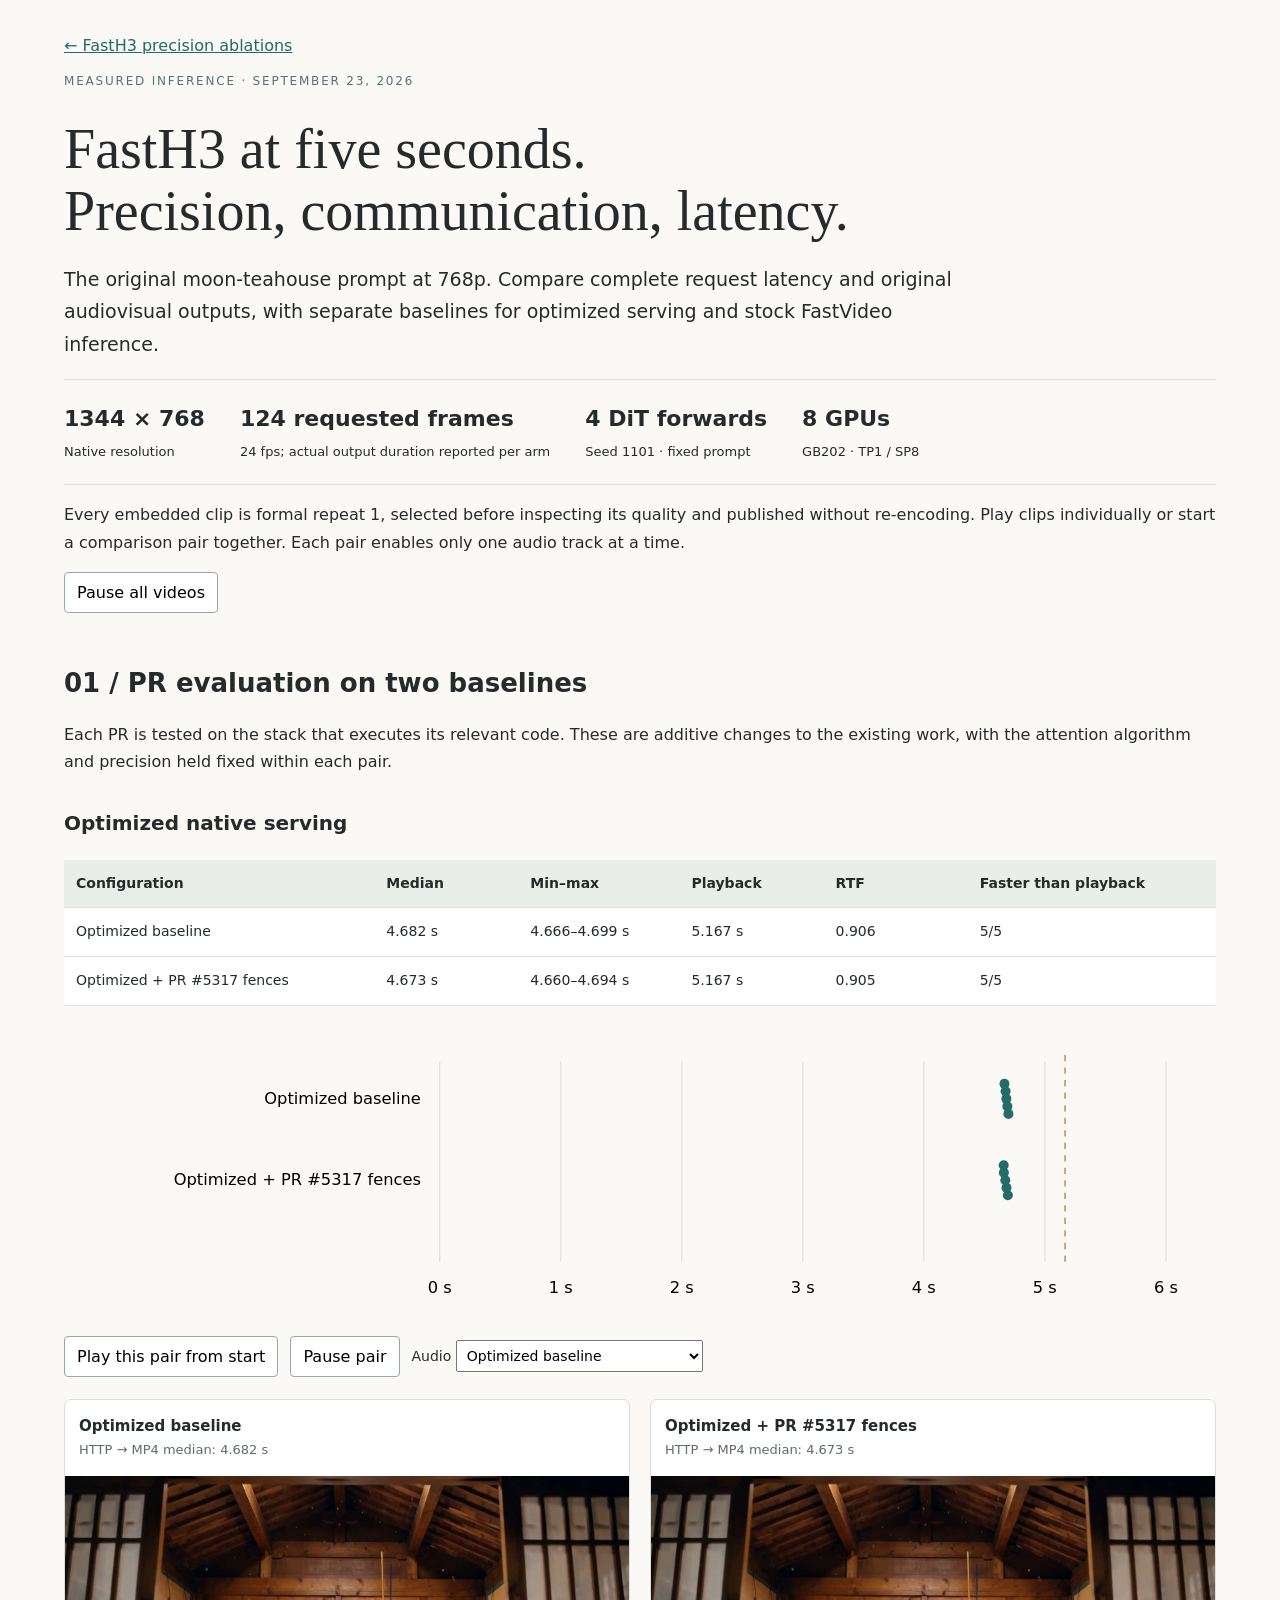
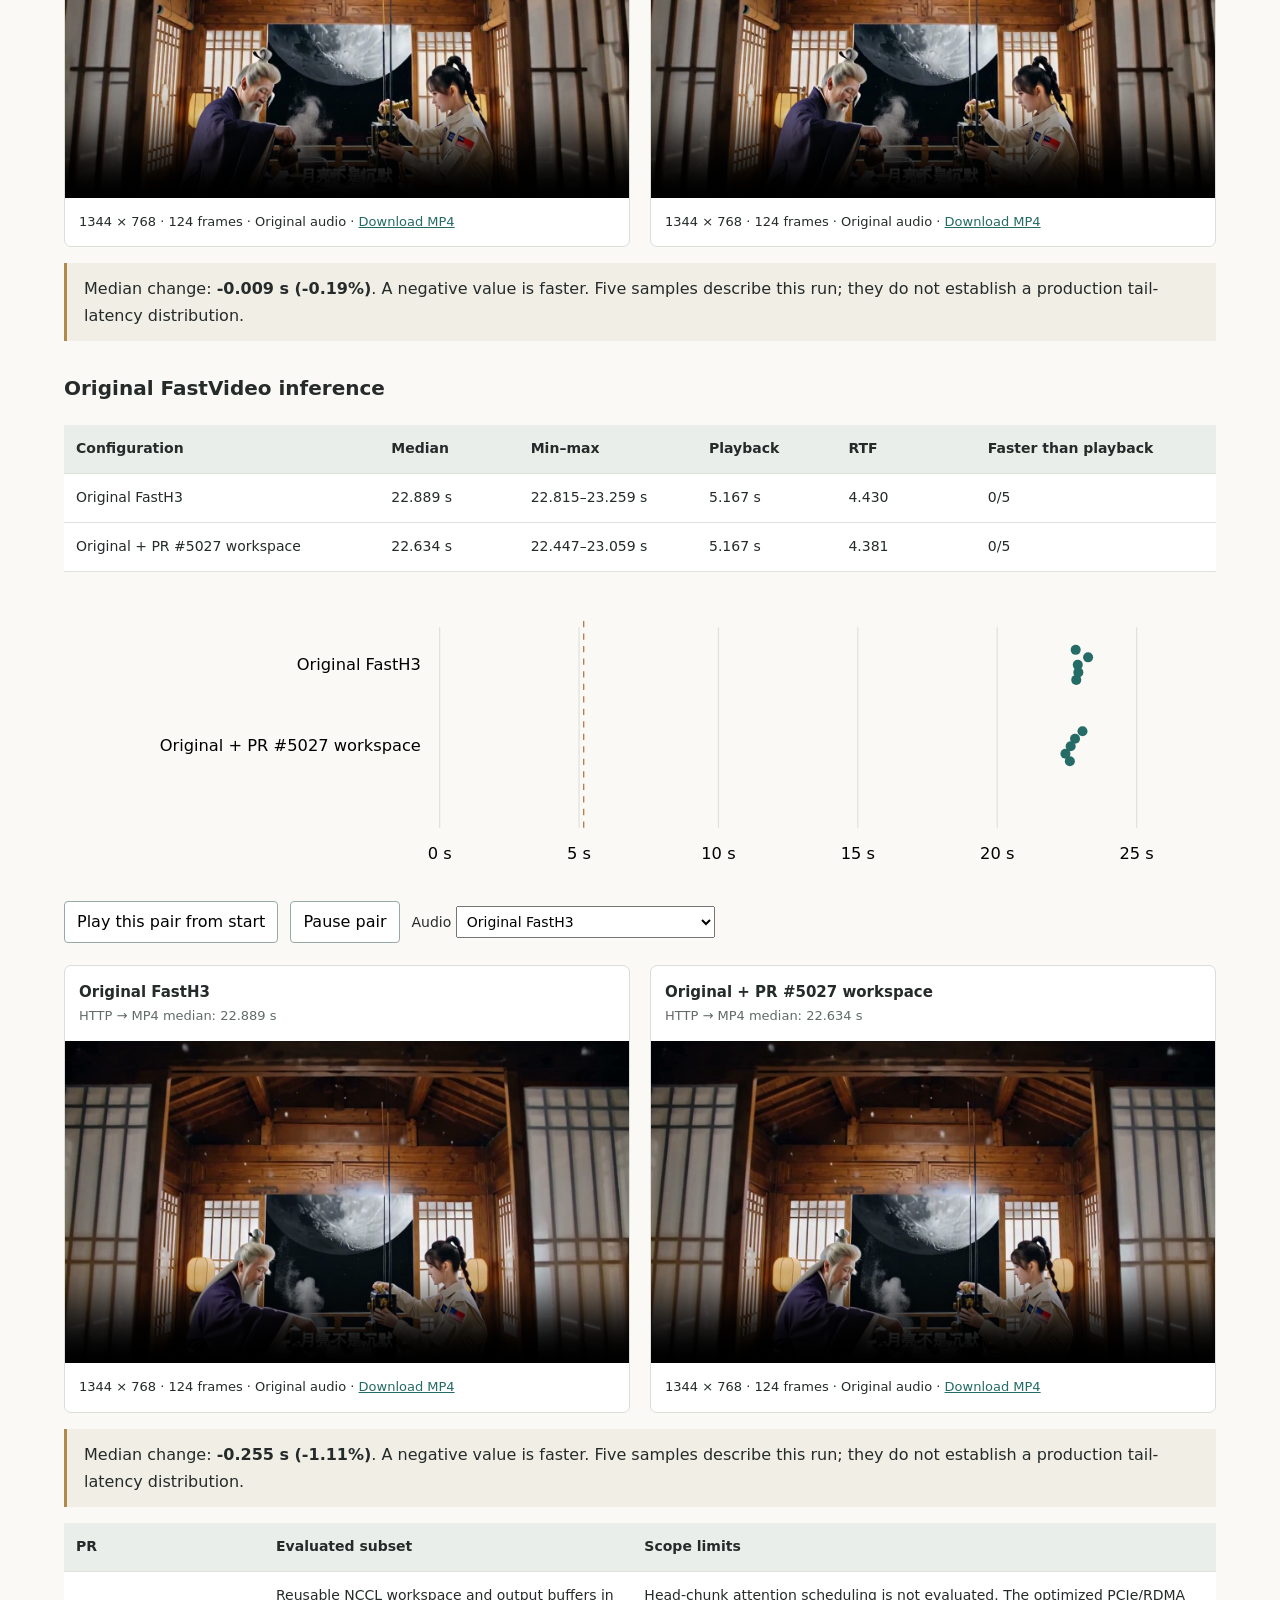
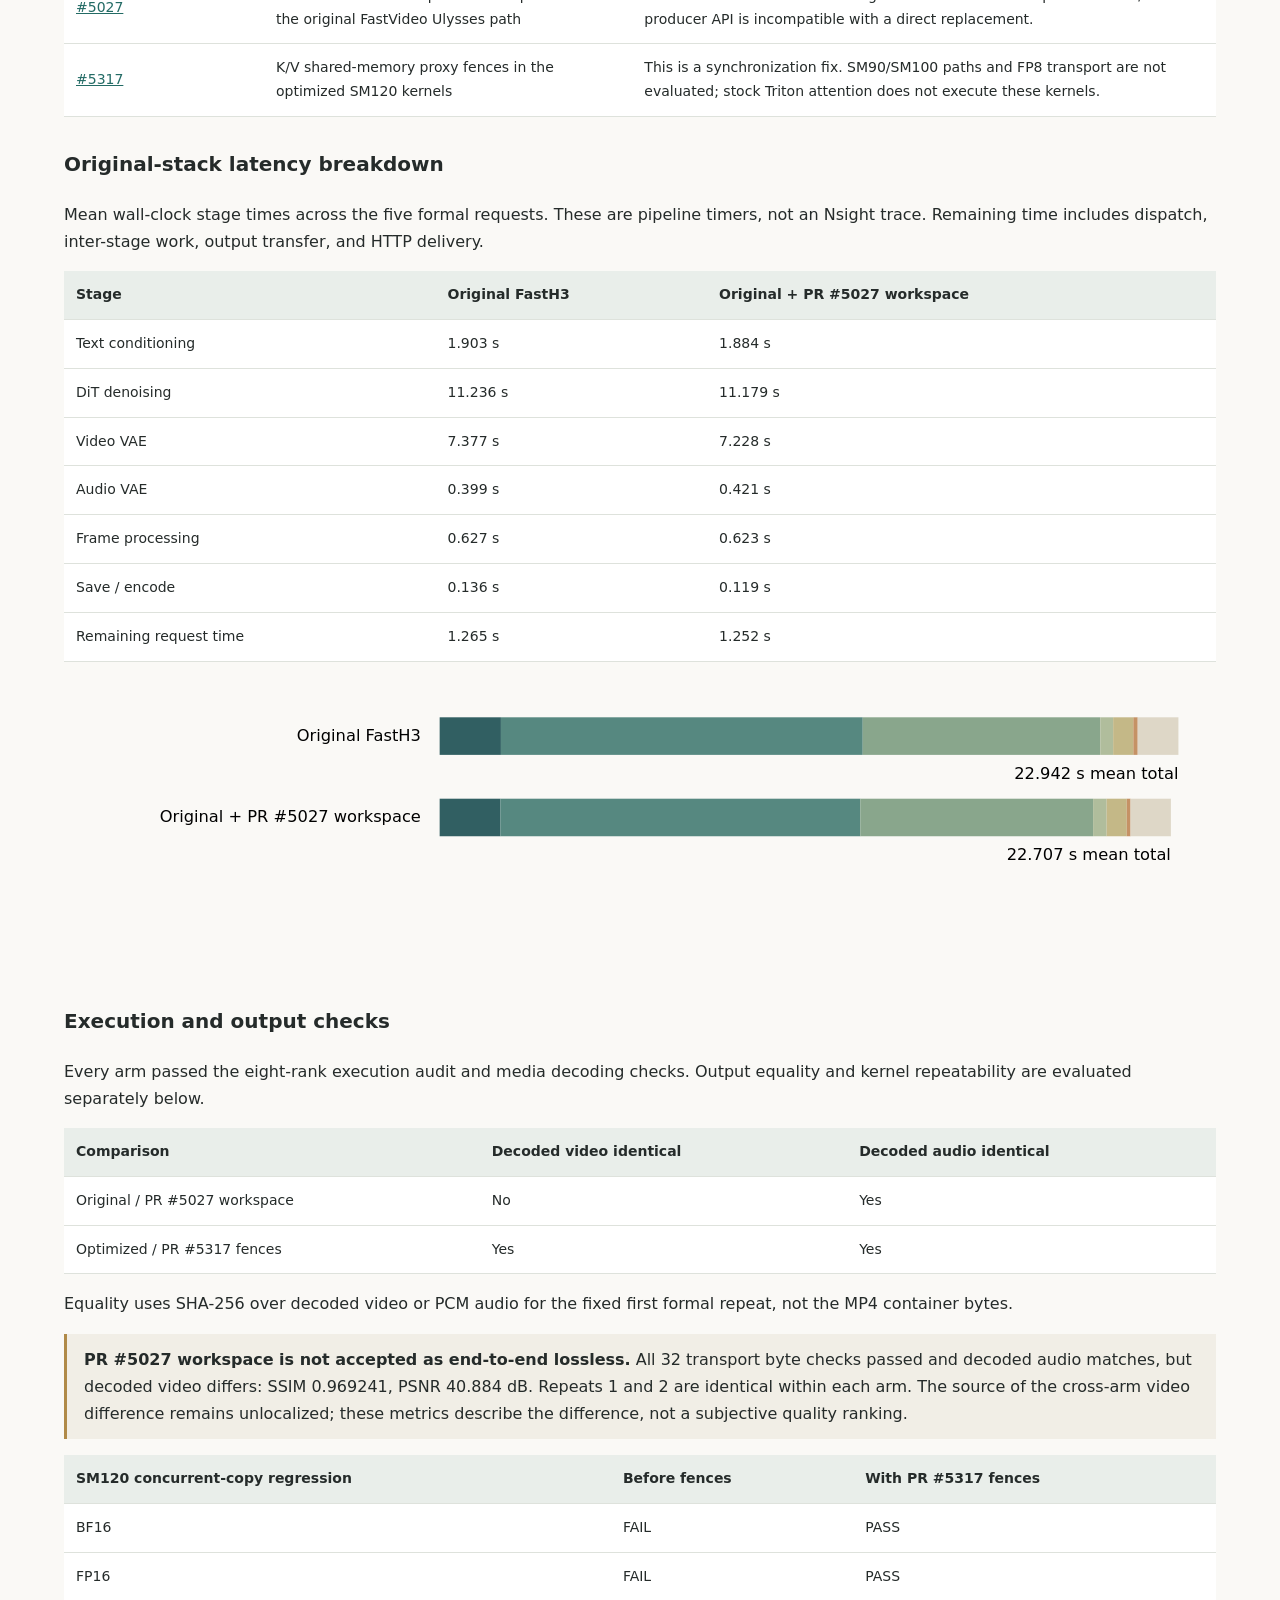
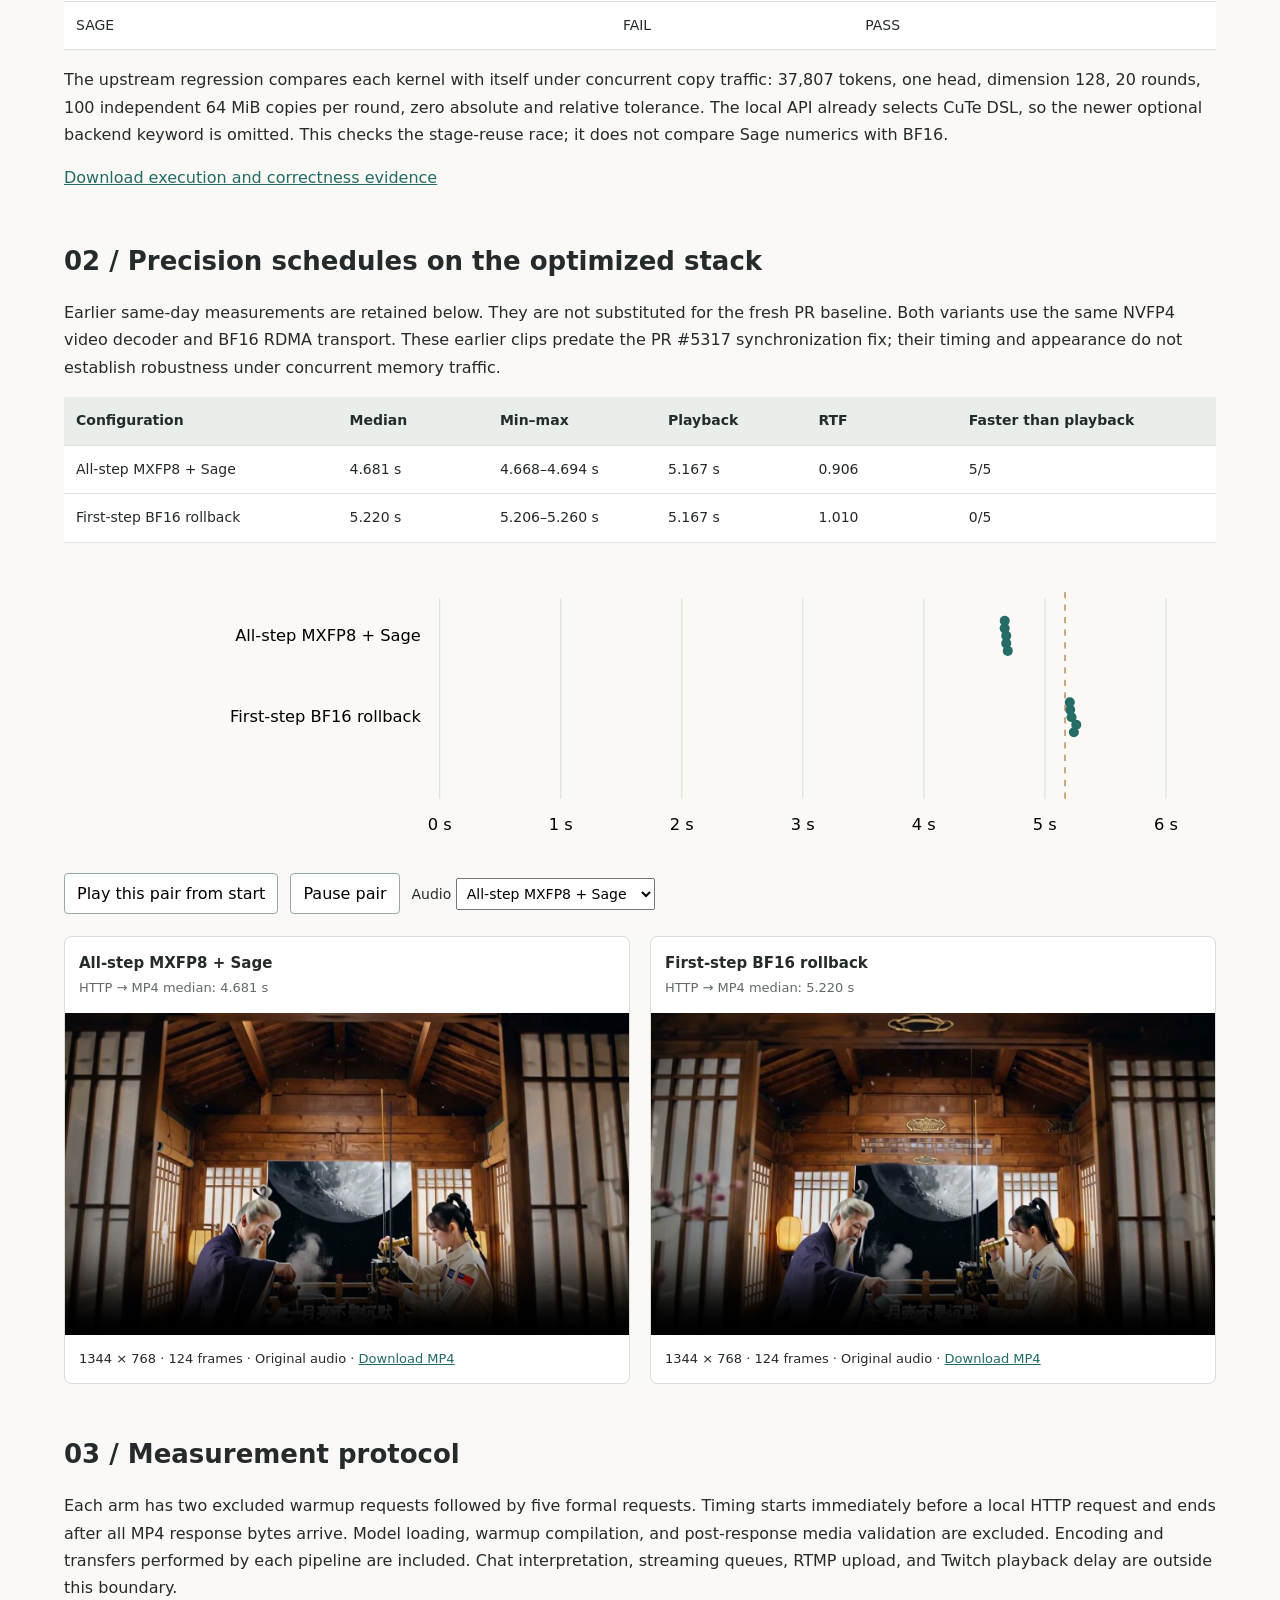
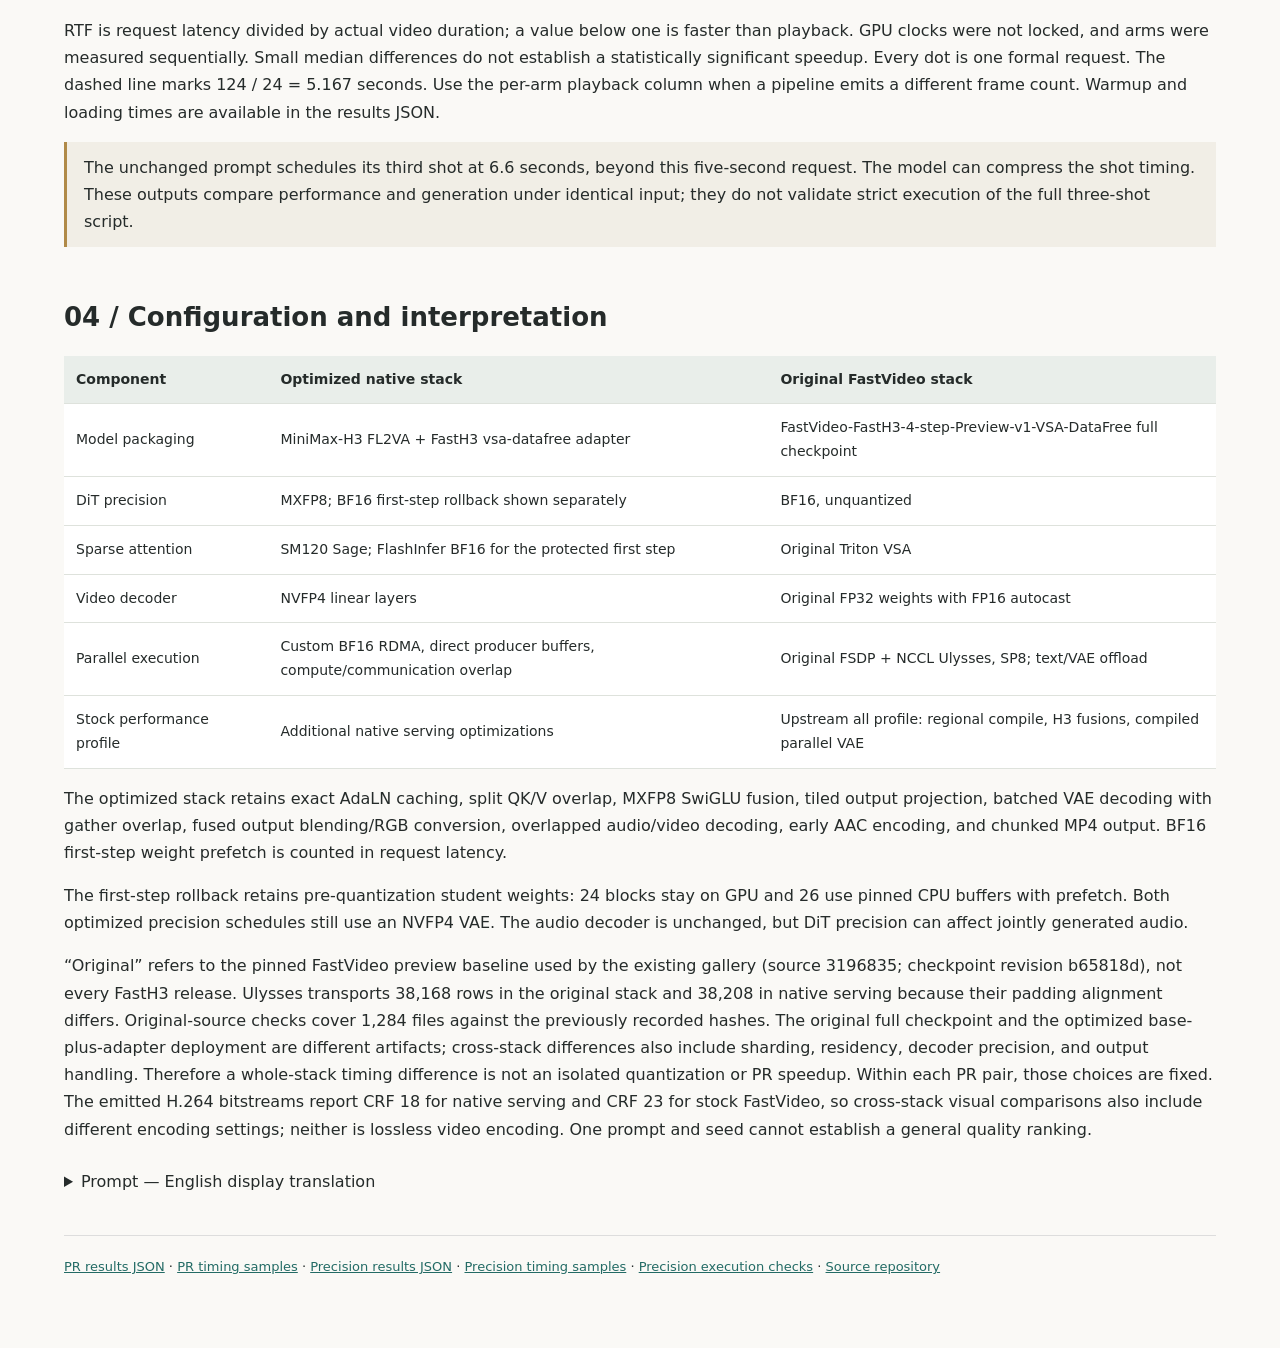
==== commit 8cad58c3: "Add original FastH3 and optimized-stack PR benchmarks" ====
--- a/five-second.html
+++ b/five-second.html
@@ -1,8 +1,8 @@
-<!doctype html><html lang="en"><meta charset="utf-8"><meta name="viewport" content="width=device-width,initial-scale=1"><title>FastH3 | Five-second 768p benchmarks</title><link rel="icon" href="data:,"><style>*{box-sizing:border-box}body{margin:0;background:#faf9f6;color:#252b2a;font:16px/1.7 system-ui,sans-serif}main{max-width:1200px;margin:auto;padding:32px 24px 70px}a{color:#236b65}h1{font:clamp(34px,5vw,56px)/1.12 Georgia,serif;margin:26px 0 20px}h2{font-size:26px;margin:48px 0 16px}h3{font-size:20px;margin-top:30px}.eyebrow{font-size:12px;letter-spacing:.15em;text-transform:uppercase;color:#527572}.lead{max-width:920px;font-size:19px}.muted,figcaption span{color:#626b68}.facts{display:flex;flex-wrap:wrap;gap:15px 35px;padding:20px 0;border-block:1px solid #ddd}.facts b{font-size:22px;display:block}.facts span{font-size:13px}.videos{display:grid;grid-template-columns:1fr 1fr;gap:20px;margin-top:22px}figure{margin:0;border:1px solid #d9ded7;background:#fff;border-radius:7px;overflow:hidden}figcaption{padding:14px;display:grid;font-size:15px}figcaption span,figure p{font-size:13px}figure p{padding:0 14px}video{width:100%;display:block;aspect-ratio:7/4;background:#111}.scroll{overflow-x:auto}table{border-collapse:collapse;width:100%;font-size:14px;background:#fff}th,td{padding:12px;border-bottom:1px solid #dee2dc;text-align:left;min-width:110px}thead{background:#e9eeea}tbody th{font-weight:500;min-width:200px}svg{display:block;width:100%;font:13px system-ui;margin:24px 0}.note{padding:12px 17px;border-left:3px solid #b08a48;background:#f1eee6}pre{white-space:pre-wrap;overflow-wrap:anywhere;background:#eef0ea;padding:18px;font-size:13px}details{margin-top:25px}footer{font-size:13px;margin-top:40px;padding-top:20px;border-top:1px solid #ddd}button{font:inherit;background:#fff;border:1px solid #96aaa3;padding:6px 12px;border-radius:4px;cursor:pointer}@media(max-width:750px){.videos{grid-template-columns:1fr}main{padding-inline:16px}h2{font-size:22px}svg{min-width:0}}</style><main><a href="index.html">← FastH3 precision ablations</a><p class="eyebrow">Measured inference · September 23, 2026</p><h1>FastH3 at five seconds.<br>Precision, communication, latency.</h1><p class="lead">The original moon-teahouse prompt at 768p. Compare complete request latency and original audiovisual outputs, with separate baselines for optimized serving and stock FastVideo inference.</p><div class="facts"><div><b>1344 × 768</b><span>Native resolution</span></div><div><b>124 requested frames</b><span>24 fps; actual output duration reported per arm</span></div><div><b>4 DiT forwards</b><span>Seed 1101 · fixed prompt</span></div><div><b>8 GPUs</b><span>GB202 · TP1 / SP8</span></div></div><p>Every embedded clip is formal repeat 1, selected before inspecting its quality and published without re-encoding. Playing a clip pauses the other clips.</p><button id="pause">Pause all videos</button><h2>01 / PR evaluation — in progress</h2><p>The original FastH3 baseline and the fresh optimized-stack comparisons are running. Results and their original videos will appear here after execution and media checks. The completed precision comparison remains available below.</p><h2>02 / Precision schedules on the optimized stack</h2><p>Earlier same-day measurements are retained below. They are not substituted for the fresh PR baseline. Both variants use the same NVFP4 video decoder and BF16 RDMA transport.</p><div class="scroll"><table><thead><tr><th>Configuration</th><th>Median</th><th>Min–max</th><th>Playback</th><th>RTF</th><th>Faster than playback</th></tr></thead><tbody><tr><th>All-step MXFP8 + Sage</th><td>4.681 s</td><td>4.668–4.694 s</td><td>5.167 s</td><td>0.906</td><td>5/5</td></tr><tr><th>First-step BF16 rollback</th><td>5.220 s</td><td>5.206–5.260 s</td><td>5.167 s</td><td>1.010</td><td>0/5</td></tr></tbody></table></div><svg viewBox="0 0 920 225" role="img" aria-label="All five measured HTTP to MP4 latencies for each configuration"><line x1="300.0" x2="300.0" y1="25" y2="185" stroke="#dfe3dd"/><text x="300.0" y="210" text-anchor="middle">0 s</text><line x1="396.6666666666667" x2="396.6666666666667" y1="25" y2="185" stroke="#dfe3dd"/><text x="396.6666666666667" y="210" text-anchor="middle">1 s</text><line x1="493.33333333333337" x2="493.33333333333337" y1="25" y2="185" stroke="#dfe3dd"/><text x="493.33333333333337" y="210" text-anchor="middle">2 s</text><line x1="590.0" x2="590.0" y1="25" y2="185" stroke="#dfe3dd"/><text x="590.0" y="210" text-anchor="middle">3 s</text><line x1="686.6666666666667" x2="686.6666666666667" y1="25" y2="185" stroke="#dfe3dd"/><text x="686.6666666666667" y="210" text-anchor="middle">4 s</text><line x1="783.3333333333334" x2="783.3333333333334" y1="25" y2="185" stroke="#dfe3dd"/><text x="783.3333333333334" y="210" text-anchor="middle">5 s</text><line x1="880.0" x2="880.0" y1="25" y2="185" stroke="#dfe3dd"/><text x="880.0" y="210" text-anchor="middle">6 s</text><text x="285" y="59" text-anchor="end">All-step MXFP8 + Sage</text><circle cx="751.2834074061054" cy="43" r="4" fill="#256b66"><title>Repeat 1: 4.668449 s</title></circle><circle cx="751.233696458706" cy="49" r="4" fill="#256b66"><title>Repeat 2: 4.667935 s</title></circle><circle cx="752.4884354074796" cy="55" r="4" fill="#256b66"><title>Repeat 3: 4.680915 s</title></circle><circle cx="752.4738206691109" cy="61" r="4" fill="#256b66"><title>Repeat 4: 4.680764 s</title></circle><circle cx="753.7072681891732" cy="67" r="4" fill="#256b66"><title>Repeat 5: 4.693523 s</title></circle><text x="285" y="124" text-anchor="end">First-step BF16 rollback</text><circle cx="803.228215504593" cy="108" r="4" fill="#256b66"><title>Repeat 1: 5.205809 s</title></circle><circle cx="803.5636612276237" cy="114" r="4" fill="#256b66"><title>Repeat 2: 5.209279 s</title></circle><circle cx="804.6286004719635" cy="120" r="4" fill="#256b66"><title>Repeat 3: 5.220296 s</title></circle><circle cx="808.4216493895899" cy="126" r="4" fill="#256b66"><title>Repeat 4: 5.259534 s</title></circle><circle cx="806.5025537111796" cy="132" r="4" fill="#256b66"><title>Repeat 5: 5.239682 s</title></circle><line x1="799.4444444444446" x2="799.4444444444446" y1="20" y2="185" stroke="#b1763f" stroke-dasharray="5 5"/></svg><div class="videos"><figure><figcaption><strong>All-step MXFP8 + Sage</strong><span>HTTP → MP4 median: 4.681 s</span></figcaption><video controls playsinline preload="metadata" poster="benchmarks/t2va-5s-768p/fastest.jpg" src="benchmarks/t2va-5s-768p/fastest.mp4"></video><p>1344 × 768 · 124 frames · Original audio · <a href="benchmarks/t2va-5s-768p/fastest.mp4" download>Download MP4</a></p></figure><figure><figcaption><strong>First-step BF16 rollback</strong><span>HTTP → MP4 median: 5.220 s</span></figcaption><video controls playsinline preload="metadata" poster="benchmarks/t2va-5s-768p/first-step-bf16.jpg" src="benchmarks/t2va-5s-768p/first-step-bf16.mp4"></video><p>1344 × 768 · 124 frames · Original audio · <a href="benchmarks/t2va-5s-768p/first-step-bf16.mp4" download>Download MP4</a></p></figure></div>
-    <h2>03 / Measurement protocol</h2><p>Each arm has two excluded warmup requests followed by five formal requests. Timing starts immediately before a local HTTP request and ends after all MP4 response bytes arrive. Model loading, warmup compilation, and post-response media validation are excluded. Encoding and transfers performed by each pipeline are included. Chat interpretation, streaming queues, RTMP upload, and Twitch playback delay are outside this boundary.</p><p>RTF is request latency divided by actual video duration; a value below one is faster than playback. Every dot is one formal request. The dashed line marks 124 / 24 = 5.167 seconds. Use the per-arm playback column when a pipeline emits a different frame count. Warmup and loading times are available in the results JSON.</p><p class="note">The unchanged prompt schedules its third shot at 6.6 seconds, beyond this five-second request. The model can compress the shot timing. These outputs compare performance and generation under identical input; they do not validate strict execution of the full three-shot script.</p>
+<!doctype html><html lang="en"><meta charset="utf-8"><meta name="viewport" content="width=device-width,initial-scale=1"><title>FastH3 | Five-second 768p benchmarks</title><link rel="icon" href="data:,"><style>*{box-sizing:border-box}body{margin:0;background:#faf9f6;color:#252b2a;font:16px/1.7 system-ui,sans-serif}main{max-width:1200px;margin:auto;padding:32px 24px 70px}a{color:#236b65}h1{font:clamp(34px,5vw,56px)/1.12 Georgia,serif;margin:26px 0 20px}h2{font-size:26px;margin:48px 0 16px}h3{font-size:20px;margin-top:30px}.eyebrow{font-size:12px;letter-spacing:.15em;text-transform:uppercase;color:#527572}.lead{max-width:920px;font-size:19px}.muted,figcaption span{color:#626b68}.facts{display:flex;flex-wrap:wrap;gap:15px 35px;padding:20px 0;border-block:1px solid #ddd}.facts b{font-size:22px;display:block}.facts span{font-size:13px}.videos{display:grid;grid-template-columns:1fr 1fr;gap:20px;margin-top:22px}figure{margin:0;border:1px solid #d9ded7;background:#fff;border-radius:7px;overflow:hidden}figcaption{padding:14px;display:grid;font-size:15px}figcaption span,figure p{font-size:13px}figure p{padding:0 14px}video{width:100%;display:block;aspect-ratio:7/4;background:#111}.scroll{overflow-x:auto}table{border-collapse:collapse;width:100%;font-size:14px;background:#fff}th,td{padding:12px;border-bottom:1px solid #dee2dc;text-align:left;min-width:110px}thead{background:#e9eeea}tbody th{font-weight:500;min-width:200px}svg{display:block;width:100%;font:13px system-ui;margin:24px 0}.note{padding:12px 17px;border-left:3px solid #b08a48;background:#f1eee6}pre{white-space:pre-wrap;overflow-wrap:anywhere;background:#eef0ea;padding:18px;font-size:13px}details{margin-top:25px}footer{font-size:13px;margin-top:40px;padding-top:20px;border-top:1px solid #ddd}button{font:inherit;background:#fff;border:1px solid #96aaa3;padding:6px 12px;border-radius:4px;cursor:pointer}@media(max-width:750px){.videos{grid-template-columns:1fr}main{padding-inline:16px}h2{font-size:22px}svg{min-width:0}}.controls{display:flex;flex-wrap:wrap;align-items:center;gap:12px;margin-top:20px}.controls label{max-width:100%;font-size:14px}.controls select{max-width:100%;font:inherit;padding:6px}section.comparison{margin-top:20px}</style><main><a href="index.html">← FastH3 precision ablations</a><p class="eyebrow">Measured inference · September 23, 2026</p><h1>FastH3 at five seconds.<br>Precision, communication, latency.</h1><p class="lead">The original moon-teahouse prompt at 768p. Compare complete request latency and original audiovisual outputs, with separate baselines for optimized serving and stock FastVideo inference.</p><div class="facts"><div><b>1344 × 768</b><span>Native resolution</span></div><div><b>124 requested frames</b><span>24 fps; actual output duration reported per arm</span></div><div><b>4 DiT forwards</b><span>Seed 1101 · fixed prompt</span></div><div><b>8 GPUs</b><span>GB202 · TP1 / SP8</span></div></div><p>Every embedded clip is formal repeat 1, selected before inspecting its quality and published without re-encoding. Play clips individually or start a comparison pair together. Each pair enables only one audio track at a time.</p><button id="pause">Pause all videos</button><h2>01 / PR evaluation on two baselines</h2><p>Each PR is tested on the stack that executes its relevant code. These are additive changes to the existing work, with the attention algorithm and precision held fixed within each pair.</p><h3>Optimized native serving</h3><div class="scroll"><table><thead><tr><th>Configuration</th><th>Median</th><th>Min–max</th><th>Playback</th><th>RTF</th><th>Faster than playback</th></tr></thead><tbody><tr><th>Optimized baseline</th><td>4.682 s</td><td>4.666–4.699 s</td><td>5.167 s</td><td>0.906</td><td>5/5</td></tr><tr><th>Optimized + PR #5317 fences</th><td>4.673 s</td><td>4.660–4.694 s</td><td>5.167 s</td><td>0.905</td><td>5/5</td></tr></tbody></table></div><svg viewBox="0 0 920 225" role="img" aria-label="All five measured HTTP to MP4 latencies for each configuration"><line x1="300.0" x2="300.0" y1="25" y2="185" stroke="#dfe3dd"/><text x="300.0" y="210" text-anchor="middle">0 s</text><line x1="396.6666666666667" x2="396.6666666666667" y1="25" y2="185" stroke="#dfe3dd"/><text x="396.6666666666667" y="210" text-anchor="middle">1 s</text><line x1="493.33333333333337" x2="493.33333333333337" y1="25" y2="185" stroke="#dfe3dd"/><text x="493.33333333333337" y="210" text-anchor="middle">2 s</text><line x1="590.0" x2="590.0" y1="25" y2="185" stroke="#dfe3dd"/><text x="590.0" y="210" text-anchor="middle">3 s</text><line x1="686.6666666666667" x2="686.6666666666667" y1="25" y2="185" stroke="#dfe3dd"/><text x="686.6666666666667" y="210" text-anchor="middle">4 s</text><line x1="783.3333333333334" x2="783.3333333333334" y1="25" y2="185" stroke="#dfe3dd"/><text x="783.3333333333334" y="210" text-anchor="middle">5 s</text><line x1="880.0" x2="880.0" y1="25" y2="185" stroke="#dfe3dd"/><text x="880.0" y="210" text-anchor="middle">6 s</text><text x="285" y="59" text-anchor="end">Optimized baseline</text><circle cx="751.0643266164698" cy="43" r="4" fill="#256b66"><title>Repeat 1: 4.666183 s</title></circle><circle cx="751.9711404743915" cy="49" r="4" fill="#256b66"><title>Repeat 2: 4.675564 s</title></circle><circle cx="752.5926226338682" cy="55" r="4" fill="#256b66"><title>Repeat 3: 4.681993 s</title></circle><circle cx="753.3768913716389" cy="61" r="4" fill="#256b66"><title>Repeat 4: 4.690106 s</title></circle><circle cx="754.2168385977857" cy="67" r="4" fill="#256b66"><title>Repeat 5: 4.698795 s</title></circle><text x="285" y="124" text-anchor="end">Optimized + PR #5317 fences</text><circle cx="750.449603747887" cy="108" r="4" fill="#256b66"><title>Repeat 1: 4.659823 s</title></circle><circle cx="750.5857987779503" cy="114" r="4" fill="#256b66"><title>Repeat 2: 4.661232 s</title></circle><circle cx="751.752499313249" cy="120" r="4" fill="#256b66"><title>Repeat 3: 4.673302 s</title></circle><circle cx="752.683284166269" cy="126" r="4" fill="#256b66"><title>Repeat 4: 4.682931 s</title></circle><circle cx="753.7774860851157" cy="132" r="4" fill="#256b66"><title>Repeat 5: 4.694250 s</title></circle><line x1="799.4444444444446" x2="799.4444444444446" y1="20" y2="185" stroke="#b1763f" stroke-dasharray="5 5"/></svg><section class="comparison"><div class="controls"><button data-play-pair>Play this pair from start</button><button data-pause-pair>Pause pair</button><label>Audio <select><option value="0">Optimized baseline</option><option value="1">Optimized + PR #5317 fences</option><option value="-1">Muted</option></select></label></div><div class="videos"><figure><figcaption><strong>Optimized baseline</strong><span>HTTP → MP4 median: 4.682 s</span></figcaption><video controls playsinline preload="metadata" poster="benchmarks/ulysses-5s-768p/optimized-base.jpg" src="benchmarks/ulysses-5s-768p/optimized-base.mp4"></video><p>1344 × 768 · 124 frames · Original audio · <a href="benchmarks/ulysses-5s-768p/optimized-base.mp4" download>Download MP4</a></p></figure><figure><figcaption><strong>Optimized + PR #5317 fences</strong><span>HTTP → MP4 median: 4.673 s</span></figcaption><video controls playsinline preload="metadata" poster="benchmarks/ulysses-5s-768p/optimized-fences.jpg" src="benchmarks/ulysses-5s-768p/optimized-fences.mp4"></video><p>1344 × 768 · 124 frames · Original audio · <a href="benchmarks/ulysses-5s-768p/optimized-fences.mp4" download>Download MP4</a></p></figure></div></section><p class="note">Median change: <strong>-0.009 s (-0.19%)</strong>. A negative value is faster. Five samples describe this run; they do not establish a production tail-latency distribution.</p><h3>Original FastVideo inference</h3><div class="scroll"><table><thead><tr><th>Configuration</th><th>Median</th><th>Min–max</th><th>Playback</th><th>RTF</th><th>Faster than playback</th></tr></thead><tbody><tr><th>Original FastH3</th><td>22.889 s</td><td>22.815–23.259 s</td><td>5.167 s</td><td>4.430</td><td>0/5</td></tr><tr><th>Original + PR #5027 workspace</th><td>22.634 s</td><td>22.447–23.059 s</td><td>5.167 s</td><td>4.381</td><td>0/5</td></tr></tbody></table></div><svg viewBox="0 0 920 225" role="img" aria-label="All five measured HTTP to MP4 latencies for each configuration"><line x1="300.0" x2="300.0" y1="25" y2="185" stroke="#dfe3dd"/><text x="300.0" y="210" text-anchor="middle">0 s</text><line x1="411.32228503610753" x2="411.32228503610753" y1="25" y2="185" stroke="#dfe3dd"/><text x="411.32228503610753" y="210" text-anchor="middle">5 s</text><line x1="522.6445700722151" x2="522.6445700722151" y1="25" y2="185" stroke="#dfe3dd"/><text x="522.6445700722151" y="210" text-anchor="middle">10 s</text><line x1="633.9668551083226" x2="633.9668551083226" y1="25" y2="185" stroke="#dfe3dd"/><text x="633.9668551083226" y="210" text-anchor="middle">15 s</text><line x1="745.2891401444301" x2="745.2891401444301" y1="25" y2="185" stroke="#dfe3dd"/><text x="745.2891401444301" y="210" text-anchor="middle">20 s</text><line x1="856.6114251805377" x2="856.6114251805377" y1="25" y2="185" stroke="#dfe3dd"/><text x="856.6114251805377" y="210" text-anchor="middle">25 s</text><text x="285" y="59" text-anchor="end">Original FastH3</text><circle cx="807.9547651764933" cy="43" r="4" fill="#256b66"><title>Repeat 1: 22.814604 s</title></circle><circle cx="817.8571428571428" cy="49" r="4" fill="#256b66"><title>Repeat 2: 23.259365 s</title></circle><circle cx="809.6109588862887" cy="55" r="4" fill="#256b66"><title>Repeat 3: 22.888991 s</title></circle><circle cx="810.0858585494038" cy="61" r="4" fill="#256b66"><title>Repeat 4: 22.910321 s</title></circle><circle cx="808.405832721154" cy="67" r="4" fill="#256b66"><title>Repeat 5: 22.834863 s</title></circle><text x="285" y="124" text-anchor="end">Original + PR #5027 workspace</text><circle cx="813.3855682314504" cy="108" r="4" fill="#256b66"><title>Repeat 1: 23.058526 s</title></circle><circle cx="807.4255838043864" cy="114" r="4" fill="#256b66"><title>Repeat 2: 22.790836 s</title></circle><circle cx="803.9396042184906" cy="120" r="4" fill="#256b66"><title>Repeat 3: 22.634264 s</title></circle><circle cx="799.7789752520428" cy="126" r="4" fill="#256b66"><title>Repeat 4: 22.447391 s</title></circle><circle cx="803.2818397760348" cy="132" r="4" fill="#256b66"><title>Repeat 5: 22.604721 s</title></circle><line x1="415.03302787064445" x2="415.03302787064445" y1="20" y2="185" stroke="#b1763f" stroke-dasharray="5 5"/></svg><section class="comparison"><div class="controls"><button data-play-pair>Play this pair from start</button><button data-pause-pair>Pause pair</button><label>Audio <select><option value="0">Original FastH3</option><option value="1">Original + PR #5027 workspace</option><option value="-1">Muted</option></select></label></div><div class="videos"><figure><figcaption><strong>Original FastH3</strong><span>HTTP → MP4 median: 22.889 s</span></figcaption><video controls playsinline preload="metadata" poster="benchmarks/ulysses-5s-768p/original.jpg" src="benchmarks/ulysses-5s-768p/original.mp4"></video><p>1344 × 768 · 124 frames · Original audio · <a href="benchmarks/ulysses-5s-768p/original.mp4" download>Download MP4</a></p></figure><figure><figcaption><strong>Original + PR #5027 workspace</strong><span>HTTP → MP4 median: 22.634 s</span></figcaption><video controls playsinline preload="metadata" poster="benchmarks/ulysses-5s-768p/original-workspace.jpg" src="benchmarks/ulysses-5s-768p/original-workspace.mp4"></video><p>1344 × 768 · 124 frames · Original audio · <a href="benchmarks/ulysses-5s-768p/original-workspace.mp4" download>Download MP4</a></p></figure></div></section><p class="note">Median change: <strong>-0.255 s (-1.11%)</strong>. A negative value is faster. Five samples describe this run; they do not establish a production tail-latency distribution.</p><div class="scroll"><table><thead><tr><th>PR</th><th>Evaluated subset</th><th>Scope limits</th></tr></thead><tbody><tr><th><a href="https://github.com/flashinfer-ai/flashinfer/pull/5027">#5027</a></th><td>Reusable NCCL workspace and output buffers in the original FastVideo Ulysses path</td><td>Head-chunk attention scheduling is not evaluated. The optimized PCIe/RDMA producer API is incompatible with a direct replacement.</td></tr><tr><th><a href="https://github.com/flashinfer-ai/flashinfer/pull/5317">#5317</a></th><td>K/V shared-memory proxy fences in the optimized SM120 kernels</td><td>This is a synchronization fix. SM90/SM100 paths and FP8 transport are not evaluated; stock Triton attention does not execute these kernels.</td></tr></tbody></table></div><h3>Original-stack latency breakdown</h3><p>Mean wall-clock stage times across the five formal requests. These are pipeline timers, not an Nsight trace. Remaining time includes dispatch, inter-stage work, output transfer, and HTTP delivery.</p><div class="scroll"><table><thead><tr><th>Stage</th><th>Original FastH3</th><th>Original + PR #5027 workspace</th></tr></thead><tbody><tr><th>Text conditioning</th><td>1.903 s</td><td>1.884 s</td></tr><tr><th>DiT denoising</th><td>11.236 s</td><td>11.179 s</td></tr><tr><th>Video VAE</th><td>7.377 s</td><td>7.228 s</td></tr><tr><th>Audio VAE</th><td>0.399 s</td><td>0.421 s</td></tr><tr><th>Frame processing</th><td>0.627 s</td><td>0.623 s</td></tr><tr><th>Save / encode</th><td>0.136 s</td><td>0.119 s</td></tr><tr><th>Remaining request time</th><td>1.265 s</td><td>1.252 s</td></tr></tbody></table></div><svg viewBox="0 0 920 230" role="img" aria-label="Original-stack mean request latency split into pipeline stages"><text x="285" y="44" text-anchor="end">Original FastH3</text><rect x="300" y="25" width="48.93431335721094" height="30" fill="#315f62"><title>Text conditioning: 1.903 s</title></rect><rect x="348.93431335721095" y="25" width="288.9494327420805" height="30" fill="#568880"><title>DiT denoising: 11.236 s</title></rect><rect x="637.8837460992914" y="25" width="189.71479821426104" height="30" fill="#89a68c"><title>Video VAE: 7.377 s</title></rect><rect x="827.5985443135525" y="25" width="10.260931178329276" height="30" fill="#b0bd9c"><title>Audio VAE: 0.399 s</title></rect><rect x="837.8594754918818" y="25" width="16.122105089645107" height="30" fill="#c4b887"><title>Frame processing: 0.627 s</title></rect><rect x="853.9815805815268" y="25" width="3.4912419644985455" height="30" fill="#c59265"><title>Save / encode: 0.136 s</title></rect><rect x="857.4728225460253" y="25" width="32.5271774539746" height="30" fill="#ded7c7"><title>Remaining request time: 1.265 s</title></rect><text x="889.9999999999999" y="74" text-anchor="end">22.942 s mean total</text><text x="285" y="109" text-anchor="end">Original + PR #5027 workspace</text><rect x="300" y="90" width="48.45161796176384" height="30" fill="#315f62"><title>Text conditioning: 1.884 s</title></rect><rect x="348.4516179617638" y="90" width="287.5035330590828" height="30" fill="#568880"><title>DiT denoising: 11.179 s</title></rect><rect x="635.9551510208466" y="90" width="185.89439450827663" height="30" fill="#89a68c"><title>Video VAE: 7.228 s</title></rect><rect x="821.8495455291232" y="90" width="10.816210224962276" height="30" fill="#b0bd9c"><title>Audio VAE: 0.421 s</title></rect><rect x="832.6657557540855" y="90" width="16.031393186703756" height="30" fill="#c4b887"><title>Frame processing: 0.623 s</title></rect><rect x="848.6971489407892" y="90" width="3.0626438652023755" height="30" fill="#c59265"><title>Save / encode: 0.119 s</title></rect><rect x="851.7597928059917" y="90" width="32.20994975004836" height="30" fill="#ded7c7"><title>Remaining request time: 1.252 s</title></rect><text x="883.96974255604" y="139" text-anchor="end">22.707 s mean total</text></svg><h3>Execution and output checks</h3><p>Every arm passed the eight-rank execution audit and media decoding checks. Output equality and kernel repeatability are evaluated separately below.</p><div class="scroll"><table><thead><tr><th>Comparison</th><th>Decoded video identical</th><th>Decoded audio identical</th></tr></thead><tbody><tr><th>Original / PR #5027 workspace</th><td>No</td><td>Yes</td></tr><tr><th>Optimized / PR #5317 fences</th><td>Yes</td><td>Yes</td></tr></tbody></table></div><p>Equality uses SHA-256 over decoded video or PCM audio for the fixed first formal repeat, not the MP4 container bytes.</p><p class="note"><strong>PR #5027 workspace is not accepted as end-to-end lossless.</strong> All 32 transport byte checks passed and decoded audio matches, but decoded video differs: SSIM 0.969241, PSNR 40.884 dB. Repeats 1 and 2 are identical within each arm. The source of the cross-arm video difference remains unlocalized; these metrics describe the difference, not a subjective quality ranking.</p><div class="scroll"><table><thead><tr><th>SM120 concurrent-copy regression</th><th>Before fences</th><th>With PR #5317 fences</th></tr></thead><tbody><tr><th>BF16</th><td>FAIL</td><td>PASS</td></tr><tr><th>FP16</th><td>FAIL</td><td>PASS</td></tr><tr><th>SAGE</th><td>FAIL</td><td>PASS</td></tr></tbody></table></div><p>The upstream regression compares each kernel with itself under concurrent copy traffic: 37,807 tokens, one head, dimension 128, 20 rounds, 100 independent 64 MiB copies per round, zero absolute and relative tolerance. The local API already selects CuTe DSL, so the newer optional backend keyword is omitted. This checks the stage-reuse race; it does not compare Sage numerics with BF16.</p><p><a href="benchmarks/ulysses-5s-768p/qualification.json">Download execution and correctness evidence</a></p><h2>02 / Precision schedules on the optimized stack</h2><p>Earlier same-day measurements are retained below. They are not substituted for the fresh PR baseline. Both variants use the same NVFP4 video decoder and BF16 RDMA transport. These earlier clips predate the PR #5317 synchronization fix; their timing and appearance do not establish robustness under concurrent memory traffic.</p><div class="scroll"><table><thead><tr><th>Configuration</th><th>Median</th><th>Min–max</th><th>Playback</th><th>RTF</th><th>Faster than playback</th></tr></thead><tbody><tr><th>All-step MXFP8 + Sage</th><td>4.681 s</td><td>4.668–4.694 s</td><td>5.167 s</td><td>0.906</td><td>5/5</td></tr><tr><th>First-step BF16 rollback</th><td>5.220 s</td><td>5.206–5.260 s</td><td>5.167 s</td><td>1.010</td><td>0/5</td></tr></tbody></table></div><svg viewBox="0 0 920 225" role="img" aria-label="All five measured HTTP to MP4 latencies for each configuration"><line x1="300.0" x2="300.0" y1="25" y2="185" stroke="#dfe3dd"/><text x="300.0" y="210" text-anchor="middle">0 s</text><line x1="396.6666666666667" x2="396.6666666666667" y1="25" y2="185" stroke="#dfe3dd"/><text x="396.6666666666667" y="210" text-anchor="middle">1 s</text><line x1="493.33333333333337" x2="493.33333333333337" y1="25" y2="185" stroke="#dfe3dd"/><text x="493.33333333333337" y="210" text-anchor="middle">2 s</text><line x1="590.0" x2="590.0" y1="25" y2="185" stroke="#dfe3dd"/><text x="590.0" y="210" text-anchor="middle">3 s</text><line x1="686.6666666666667" x2="686.6666666666667" y1="25" y2="185" stroke="#dfe3dd"/><text x="686.6666666666667" y="210" text-anchor="middle">4 s</text><line x1="783.3333333333334" x2="783.3333333333334" y1="25" y2="185" stroke="#dfe3dd"/><text x="783.3333333333334" y="210" text-anchor="middle">5 s</text><line x1="880.0" x2="880.0" y1="25" y2="185" stroke="#dfe3dd"/><text x="880.0" y="210" text-anchor="middle">6 s</text><text x="285" y="59" text-anchor="end">All-step MXFP8 + Sage</text><circle cx="751.2834074061054" cy="43" r="4" fill="#256b66"><title>Repeat 1: 4.668449 s</title></circle><circle cx="751.233696458706" cy="49" r="4" fill="#256b66"><title>Repeat 2: 4.667935 s</title></circle><circle cx="752.4884354074796" cy="55" r="4" fill="#256b66"><title>Repeat 3: 4.680915 s</title></circle><circle cx="752.4738206691109" cy="61" r="4" fill="#256b66"><title>Repeat 4: 4.680764 s</title></circle><circle cx="753.7072681891732" cy="67" r="4" fill="#256b66"><title>Repeat 5: 4.693523 s</title></circle><text x="285" y="124" text-anchor="end">First-step BF16 rollback</text><circle cx="803.228215504593" cy="108" r="4" fill="#256b66"><title>Repeat 1: 5.205809 s</title></circle><circle cx="803.5636612276237" cy="114" r="4" fill="#256b66"><title>Repeat 2: 5.209279 s</title></circle><circle cx="804.6286004719635" cy="120" r="4" fill="#256b66"><title>Repeat 3: 5.220296 s</title></circle><circle cx="808.4216493895899" cy="126" r="4" fill="#256b66"><title>Repeat 4: 5.259534 s</title></circle><circle cx="806.5025537111796" cy="132" r="4" fill="#256b66"><title>Repeat 5: 5.239682 s</title></circle><line x1="799.4444444444446" x2="799.4444444444446" y1="20" y2="185" stroke="#b1763f" stroke-dasharray="5 5"/></svg><section class="comparison"><div class="controls"><button data-play-pair>Play this pair from start</button><button data-pause-pair>Pause pair</button><label>Audio <select><option value="0">All-step MXFP8 + Sage</option><option value="1">First-step BF16 rollback</option><option value="-1">Muted</option></select></label></div><div class="videos"><figure><figcaption><strong>All-step MXFP8 + Sage</strong><span>HTTP → MP4 median: 4.681 s</span></figcaption><video controls playsinline preload="metadata" poster="benchmarks/t2va-5s-768p/fastest.jpg" src="benchmarks/t2va-5s-768p/fastest.mp4"></video><p>1344 × 768 · 124 frames · Original audio · <a href="benchmarks/t2va-5s-768p/fastest.mp4" download>Download MP4</a></p></figure><figure><figcaption><strong>First-step BF16 rollback</strong><span>HTTP → MP4 median: 5.220 s</span></figcaption><video controls playsinline preload="metadata" poster="benchmarks/t2va-5s-768p/first-step-bf16.jpg" src="benchmarks/t2va-5s-768p/first-step-bf16.mp4"></video><p>1344 × 768 · 124 frames · Original audio · <a href="benchmarks/t2va-5s-768p/first-step-bf16.mp4" download>Download MP4</a></p></figure></div></section>
+    <h2>03 / Measurement protocol</h2><p>Each arm has two excluded warmup requests followed by five formal requests. Timing starts immediately before a local HTTP request and ends after all MP4 response bytes arrive. Model loading, warmup compilation, and post-response media validation are excluded. Encoding and transfers performed by each pipeline are included. Chat interpretation, streaming queues, RTMP upload, and Twitch playback delay are outside this boundary.</p><p>RTF is request latency divided by actual video duration; a value below one is faster than playback. GPU clocks were not locked, and arms were measured sequentially. Small median differences do not establish a statistically significant speedup. Every dot is one formal request. The dashed line marks 124 / 24 = 5.167 seconds. Use the per-arm playback column when a pipeline emits a different frame count. Warmup and loading times are available in the results JSON.</p><p class="note">The unchanged prompt schedules its third shot at 6.6 seconds, beyond this five-second request. The model can compress the shot timing. These outputs compare performance and generation under identical input; they do not validate strict execution of the full three-shot script.</p>
     <h2>04 / Configuration and interpretation</h2><div class="scroll"><table><thead><tr><th>Component</th><th>Optimized native stack</th><th>Original FastVideo stack</th></tr></thead><tbody><tr><th>Model packaging</th><td>MiniMax-H3 FL2VA + FastH3 vsa-datafree adapter</td><td>FastVideo-FastH3-4-step-Preview-v1-VSA-DataFree full checkpoint</td></tr><tr><th>DiT precision</th><td>MXFP8; BF16 first-step rollback shown separately</td><td>BF16, unquantized</td></tr><tr><th>Sparse attention</th><td>SM120 Sage; FlashInfer BF16 for the protected first step</td><td>Original Triton VSA</td></tr><tr><th>Video decoder</th><td>NVFP4 linear layers</td><td>Original FP32 weights with FP16 autocast</td></tr><tr><th>Parallel execution</th><td>Custom BF16 RDMA, direct producer buffers, compute/communication overlap</td><td>Original FSDP + NCCL Ulysses, SP8; text/VAE offload</td></tr><tr><th>Stock performance profile</th><td>Additional native serving optimizations</td><td>Upstream all profile: regional compile, H3 fusions, compiled parallel VAE</td></tr></tbody></table></div>
-    <p>The optimized stack retains exact AdaLN caching, split QK/V overlap, MXFP8 SwiGLU fusion, tiled output projection, batched VAE decoding with gather overlap, fused output blending/RGB conversion, overlapped audio/video decoding, early AAC encoding, and chunked MP4 output. BF16 first-step weight prefetch is counted in request latency.</p><p>The first-step rollback retains pre-quantization student weights: 24 blocks stay on GPU and 26 use pinned CPU buffers with prefetch. Both optimized precision schedules still use an NVFP4 VAE. The audio decoder is unchanged, but DiT precision can affect jointly generated audio.</p><p>Original-source checks cover 1,284 files against the previously recorded hashes. The original full checkpoint and the optimized base-plus-adapter deployment are different artifacts; cross-stack differences also include sharding, residency, decoder precision, and output handling. Therefore a whole-stack timing difference is not an isolated quantization or PR speedup. Within each PR pair, those choices are fixed. One prompt and seed cannot establish a general quality ranking.</p>
+    <p>The optimized stack retains exact AdaLN caching, split QK/V overlap, MXFP8 SwiGLU fusion, tiled output projection, batched VAE decoding with gather overlap, fused output blending/RGB conversion, overlapped audio/video decoding, early AAC encoding, and chunked MP4 output. BF16 first-step weight prefetch is counted in request latency.</p><p>The first-step rollback retains pre-quantization student weights: 24 blocks stay on GPU and 26 use pinned CPU buffers with prefetch. Both optimized precision schedules still use an NVFP4 VAE. The audio decoder is unchanged, but DiT precision can affect jointly generated audio.</p><p>“Original” refers to the pinned FastVideo preview baseline used by the existing gallery (source 3196835; checkpoint revision b65818d), not every FastH3 release. Ulysses transports 38,168 rows in the original stack and 38,208 in native serving because their padding alignment differs. Original-source checks cover 1,284 files against the previously recorded hashes. The original full checkpoint and the optimized base-plus-adapter deployment are different artifacts; cross-stack differences also include sharding, residency, decoder precision, and output handling. Therefore a whole-stack timing difference is not an isolated quantization or PR speedup. Within each PR pair, those choices are fixed. The emitted H.264 bitstreams report CRF 18 for native serving and CRF 23 for stock FastVideo, so cross-stack visual comparisons also include different encoding settings; neither is lossless video encoding. One prompt and seed cannot establish a general quality ranking.</p>
     <details><summary>Prompt — English display translation</summary><p>The two Mandarin dialogue lines below are translated for this English page only. Every benchmark uses the <a href="benchmarks/t2va-5s-768p/prompt.txt">verbatim original prompt</a>, including its original Mandarin dialogue and timecodes.</p><pre>integrated_multimodal_description: [Shot 1] Cinematic live-action fantasy inside a small wooden teahouse suspended beneath a colossal moon, shown in a symmetrical wide shot through open paper doors. An elderly tea master in an indigo robe, with silver hair pinned high and a warm gravelly Mandarin voice (S1), pours glowing tea into two porcelain cups while a young female radio astronomer in a cream flight suit, with a clear fast Mandarin voice (S2), adjusts a brass receiver beside her. The camera pushes in with small amplitude at slow speed as lunar dust drifts upward instead of falling, and the tea master says: &lt;d&gt;[Chinese] The moon is not silent; it is only waiting for us to hear it.&lt;/d&gt; [Shot 2] At 00:03.400, the camera cuts to a macro close-up of the tea surface. Concentric ripples become a precise star map, tiny points of light connect across the cup, and the receiver needle snaps toward a distant signal. The astronomer leans into the eyepiece, her face illuminated by moving constellations, and replies: &lt;d&gt;[Chinese] Signal locked.&lt;/d&gt; [Shot 3] At 00:06.600, the shot cuts outside to a sweeping arc around the teahouse as the vast moon slowly opens into layered mechanical petals, revealing a luminous blue core. The two women step onto the balcony without changing clothes or positions relative to each other; the tea master raises her cup while the astronomer sends one narrow beam from the receiver into the core. The camera pulls out with large amplitude at slow speed until the teahouse becomes a warm point against the unfolding lunar structure.
 overall_soundscape: Porcelain touches wood with delicate clicks above the soft hiss of boiling water and the papery flutter of the doors. A low receiver hum gains harmonics as the signal locks, followed by distant metal plates shifting across the moon and a soft pressure wave moving through airborne dust.
 non_diegetic_music: Slow guzheng harmonics over sustained glassy synthesizer tones at 68 BPM. A restrained taiko pulse enters when the lunar petals open, then resolves into one long bowed-cymbal shimmer.
-</pre></details><footer><a href="benchmarks/ulysses-5s-768p/results.json">PR results JSON</a> · <a href="benchmarks/ulysses-5s-768p/timings.csv">PR timing samples</a> · <a href="benchmarks/t2va-5s-768p/results.json">Precision results JSON</a> · <a href="benchmarks/t2va-5s-768p/timings.csv">Precision timing samples</a> · <a href="benchmarks/t2va-5s-768p/qualification.json">Precision execution checks</a> · <a href="https://github.com/lishunyang12/fasth3-lossy-ablation">Source repository</a></footer></main><script>const videos=[...document.querySelectorAll('video')];videos.forEach(v=>v.addEventListener('play',()=>videos.forEach(other=>{if(other!==v)other.pause()})));document.querySelector('#pause').addEventListener('click',()=>videos.forEach(v=>v.pause()));</script></html>+</pre></details><footer><a href="benchmarks/ulysses-5s-768p/results.json">PR results JSON</a> · <a href="benchmarks/ulysses-5s-768p/timings.csv">PR timing samples</a> · <a href="benchmarks/t2va-5s-768p/results.json">Precision results JSON</a> · <a href="benchmarks/t2va-5s-768p/timings.csv">Precision timing samples</a> · <a href="benchmarks/t2va-5s-768p/qualification.json">Precision execution checks</a> · <a href="https://github.com/lishunyang12/fasth3-lossy-ablation">Source repository</a></footer></main><script>const videos=[...document.querySelectorAll('video')];document.querySelectorAll('.comparison').forEach(group=>{const pair=[...group.querySelectorAll('video')],audio=group.querySelector('select');let syncing=false;const setAudio=()=>pair.forEach((v,i)=>v.muted=i!==Number(audio.value));audio.addEventListener('change',setAudio);setAudio();pair.forEach(v=>v.addEventListener('play',()=>{if(!syncing)videos.forEach(other=>{if(other!==v)other.pause()})}));group.querySelector('[data-play-pair]').addEventListener('click',async()=>{videos.forEach(v=>v.pause());pair.forEach(v=>v.currentTime=0);syncing=true;await Promise.allSettled(pair.map(v=>v.play()));syncing=false});group.querySelector('[data-pause-pair]').addEventListener('click',()=>pair.forEach(v=>v.pause()))});document.querySelector('#pause').addEventListener('click',()=>videos.forEach(v=>v.pause()));</script></html>
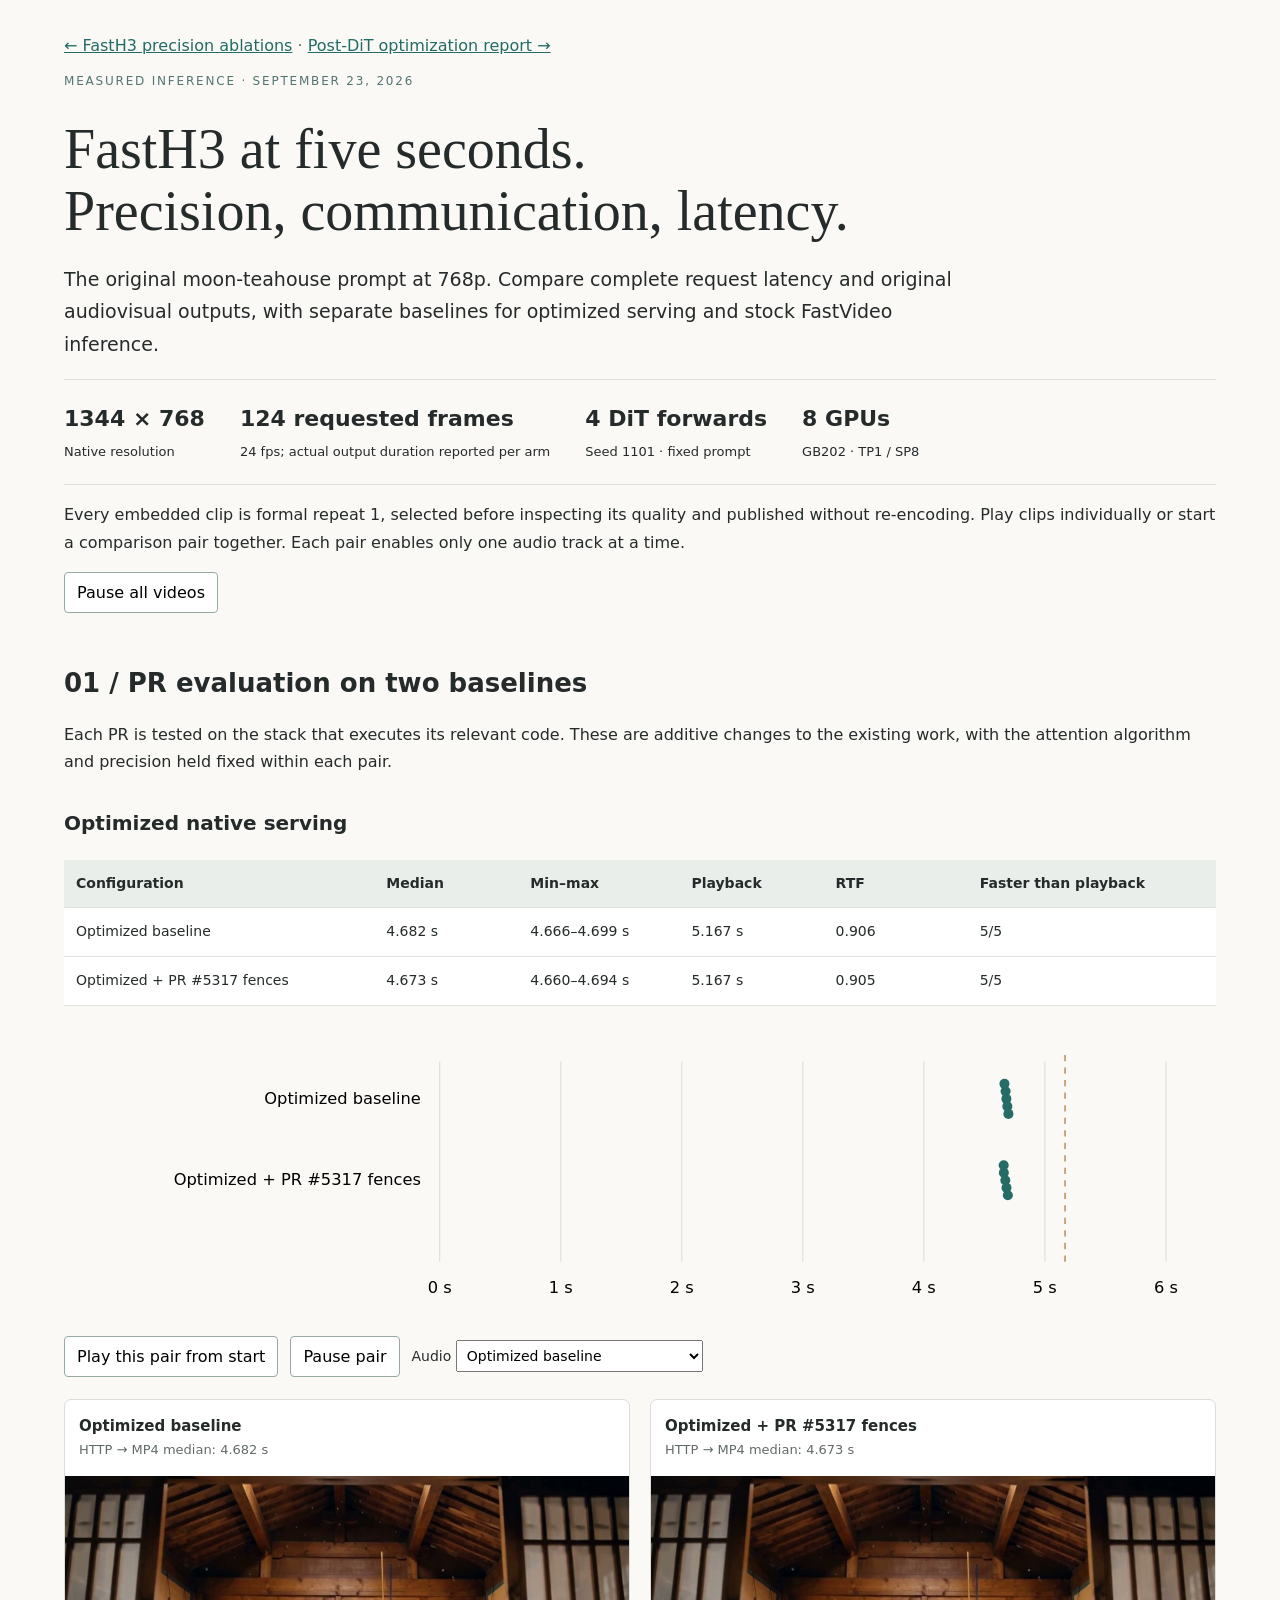
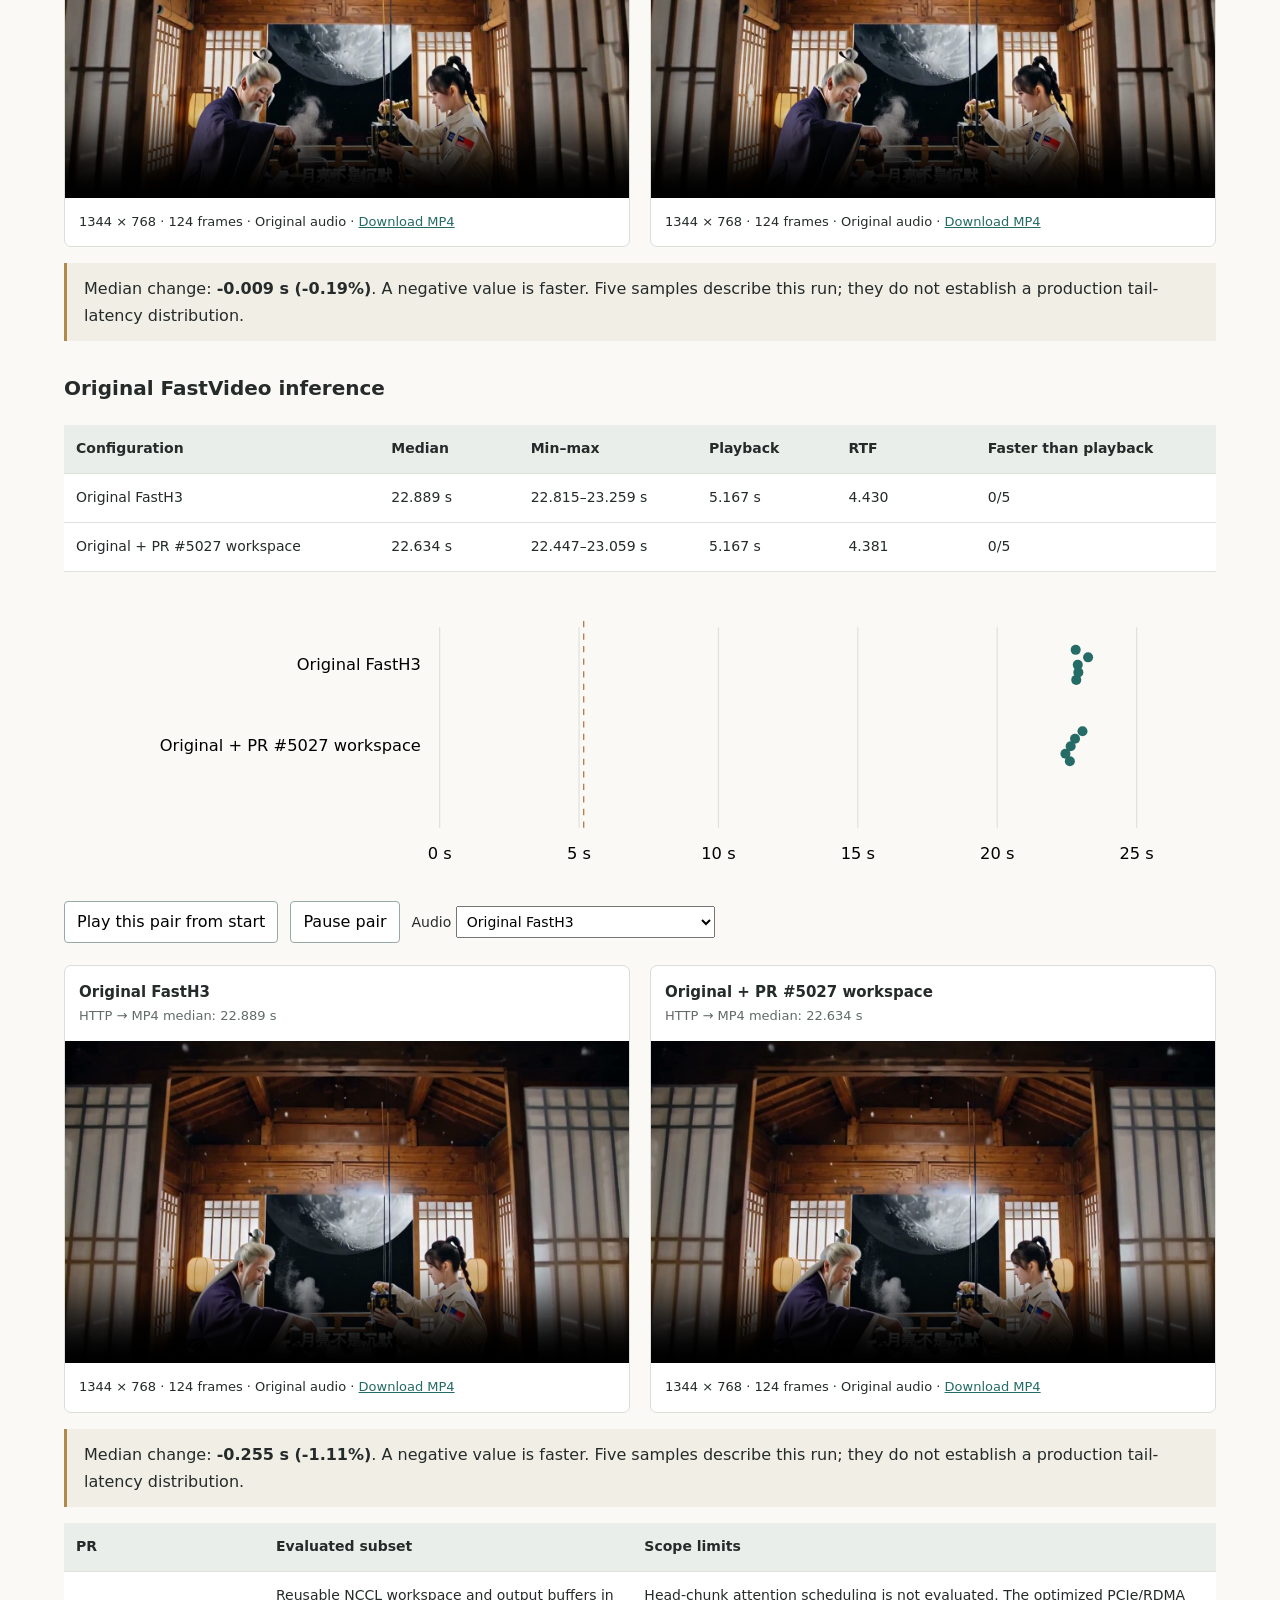
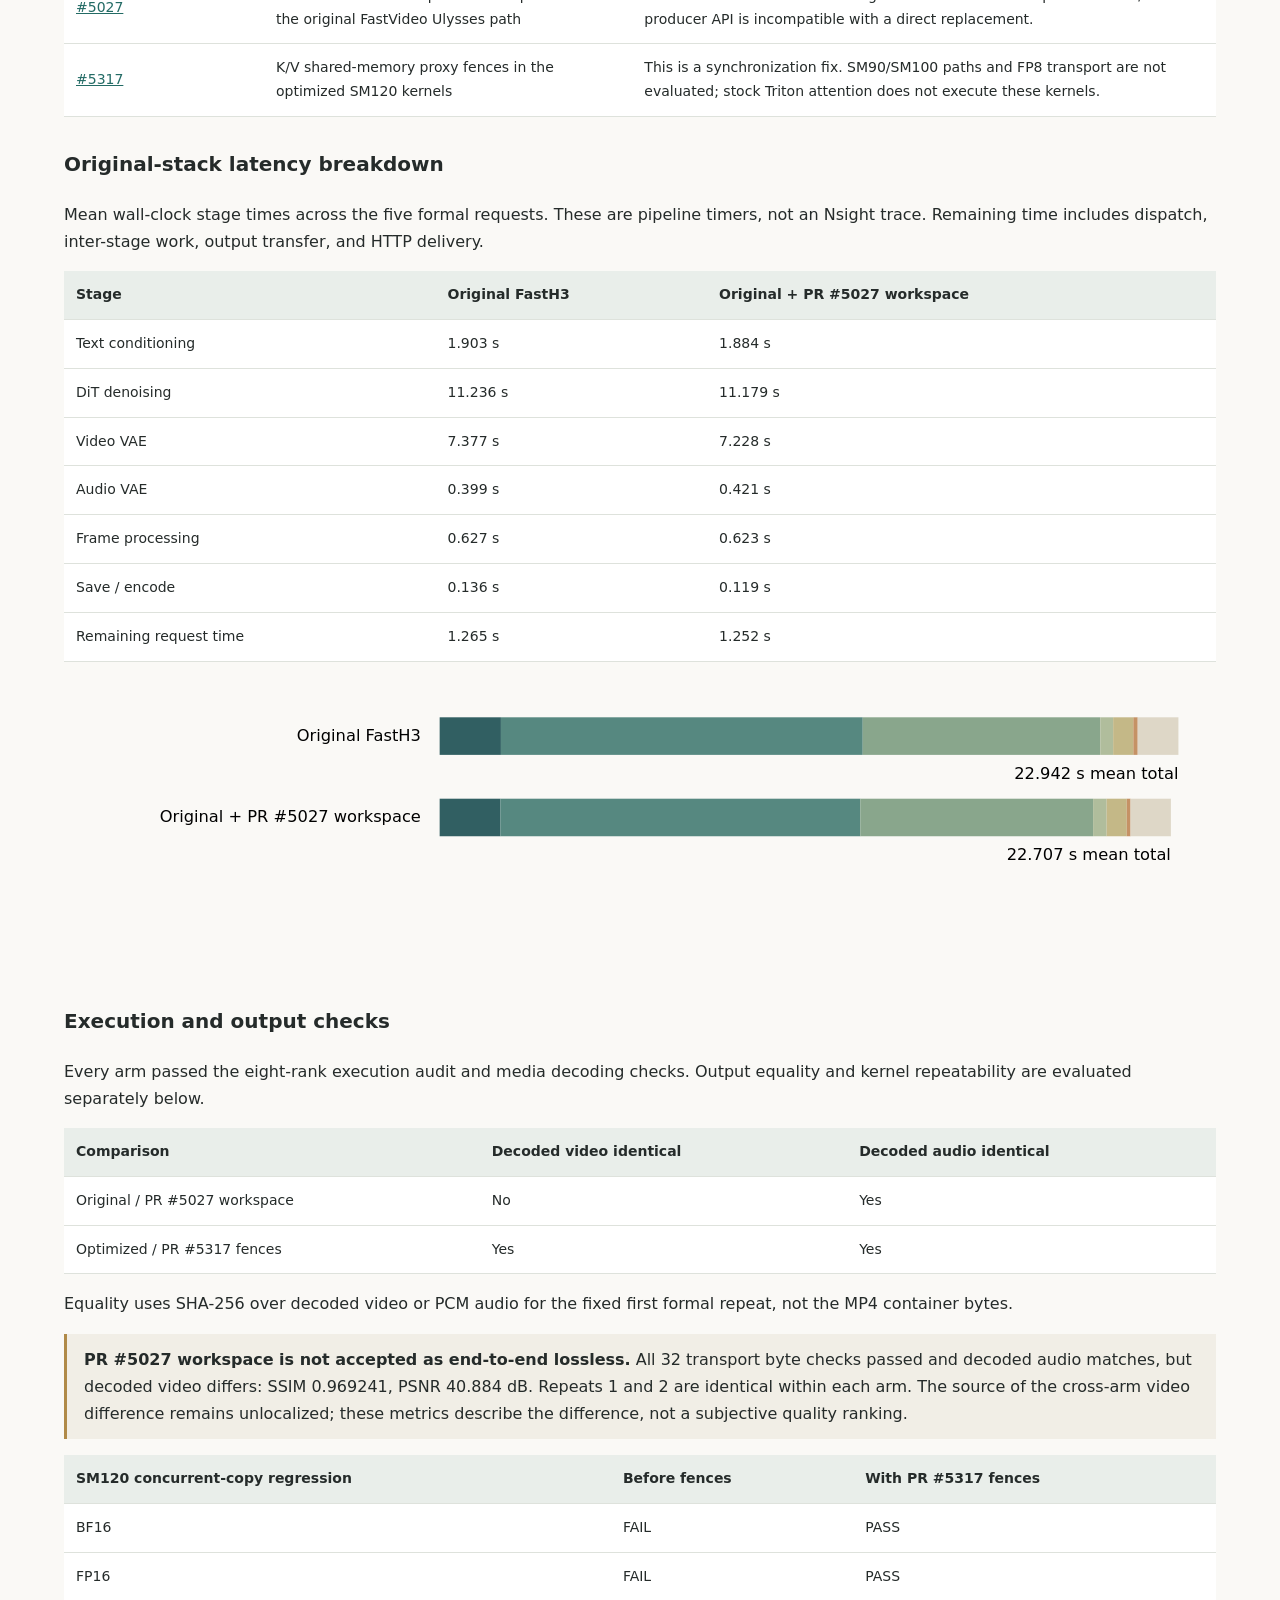
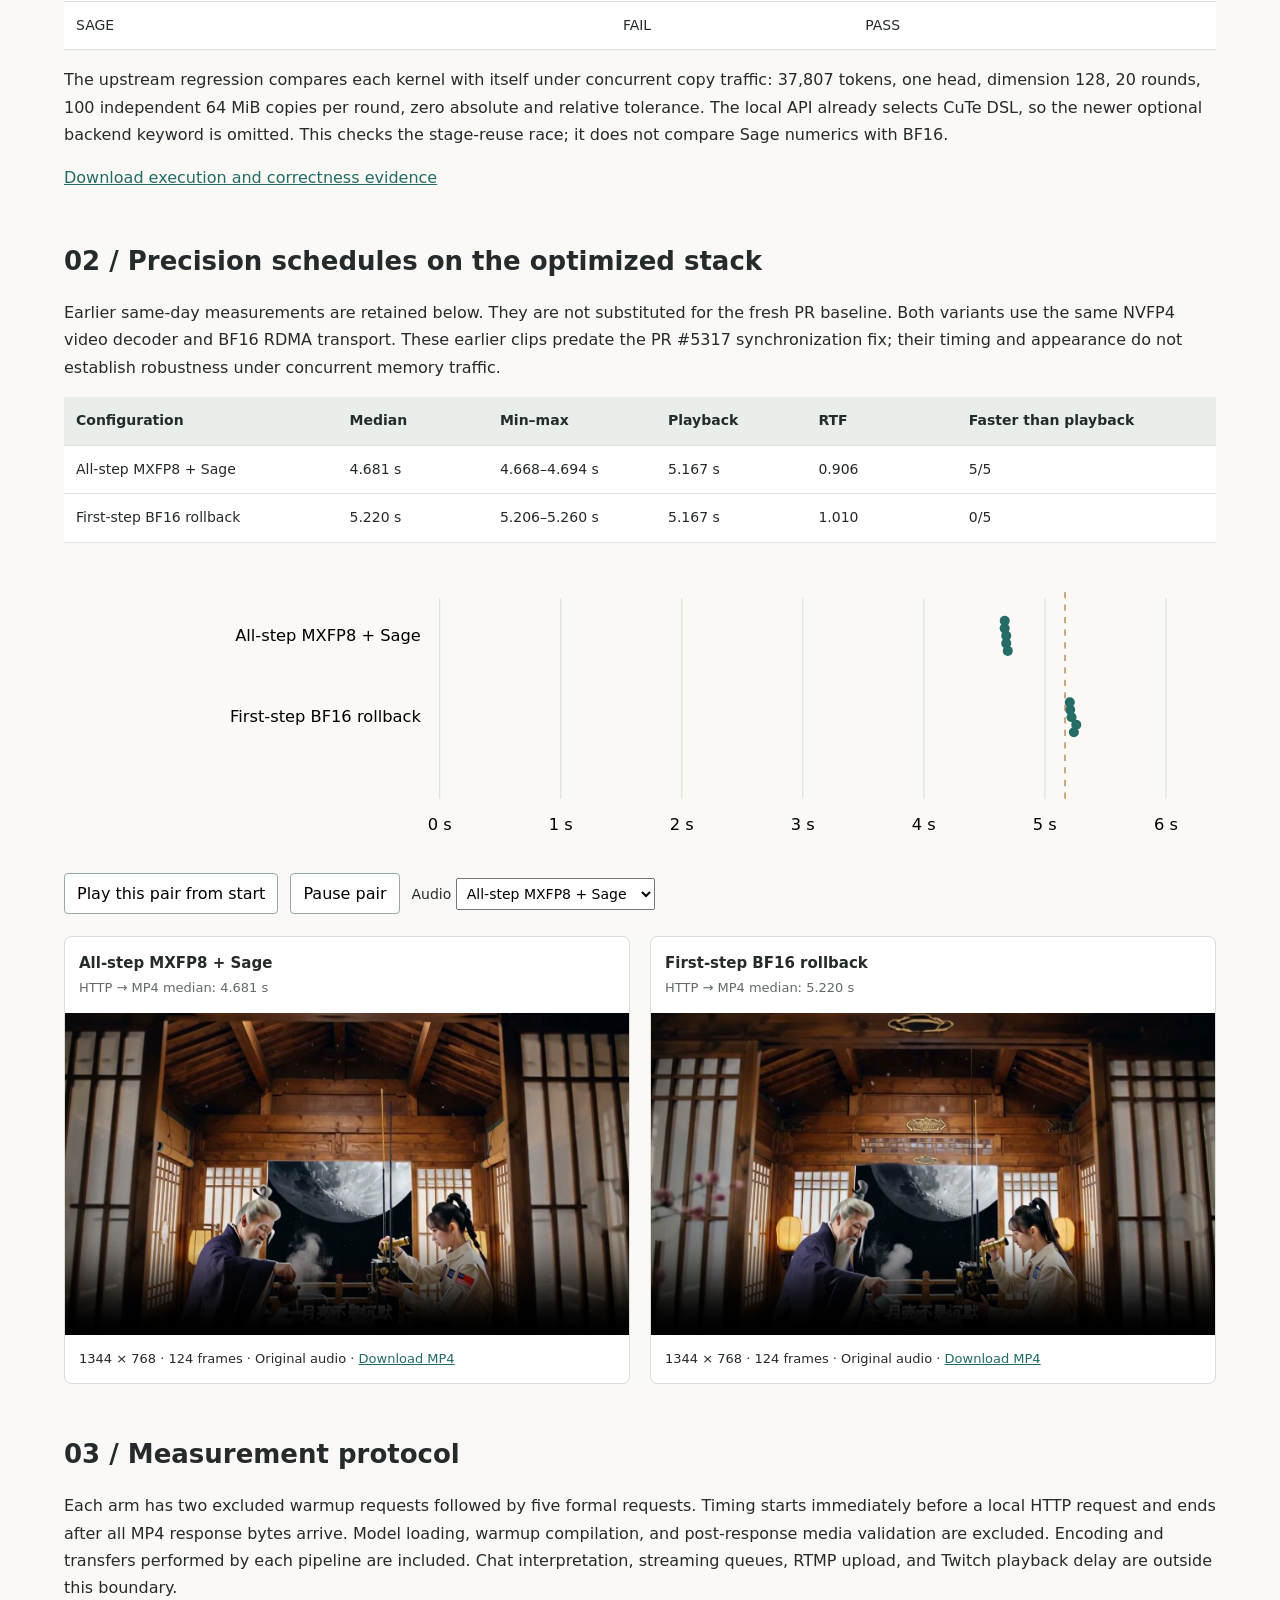
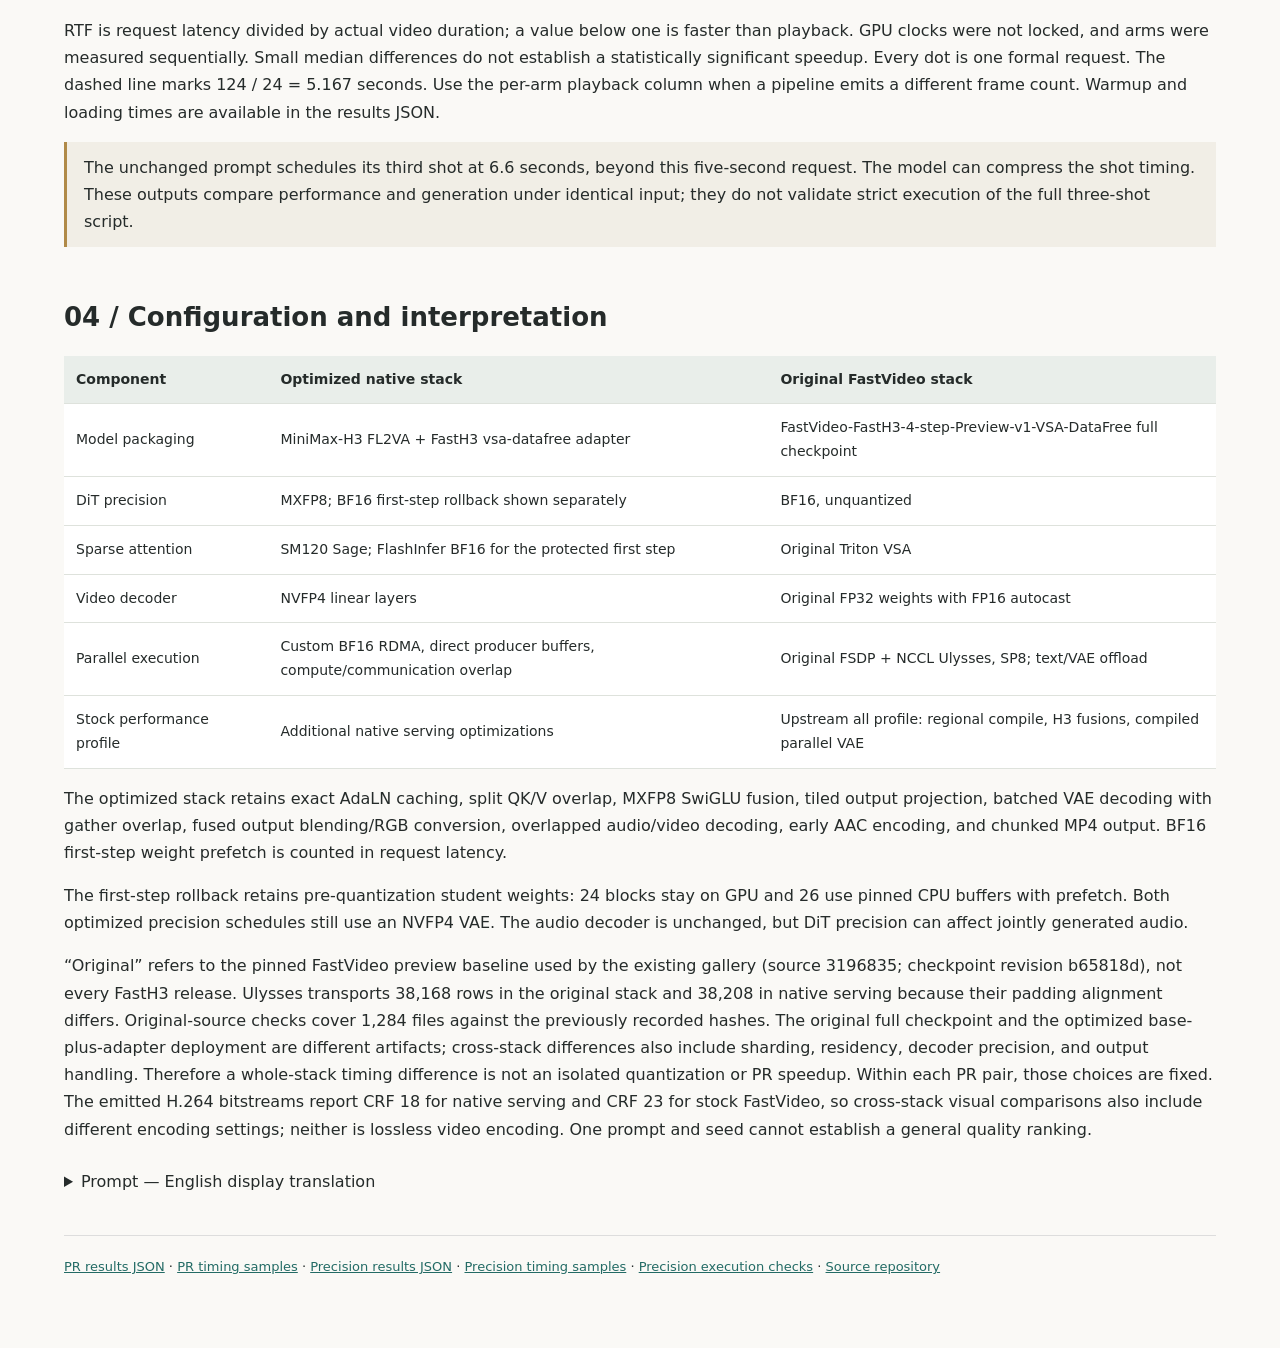
==== commit 33430b07: "Document post-DiT VAE, transfer, and media-output optimizations" ====
--- a/five-second.html
+++ b/five-second.html
@@ -1,4 +1,4 @@
-<!doctype html><html lang="en"><meta charset="utf-8"><meta name="viewport" content="width=device-width,initial-scale=1"><title>FastH3 | Five-second 768p benchmarks</title><link rel="icon" href="data:,"><style>*{box-sizing:border-box}body{margin:0;background:#faf9f6;color:#252b2a;font:16px/1.7 system-ui,sans-serif}main{max-width:1200px;margin:auto;padding:32px 24px 70px}a{color:#236b65}h1{font:clamp(34px,5vw,56px)/1.12 Georgia,serif;margin:26px 0 20px}h2{font-size:26px;margin:48px 0 16px}h3{font-size:20px;margin-top:30px}.eyebrow{font-size:12px;letter-spacing:.15em;text-transform:uppercase;color:#527572}.lead{max-width:920px;font-size:19px}.muted,figcaption span{color:#626b68}.facts{display:flex;flex-wrap:wrap;gap:15px 35px;padding:20px 0;border-block:1px solid #ddd}.facts b{font-size:22px;display:block}.facts span{font-size:13px}.videos{display:grid;grid-template-columns:1fr 1fr;gap:20px;margin-top:22px}figure{margin:0;border:1px solid #d9ded7;background:#fff;border-radius:7px;overflow:hidden}figcaption{padding:14px;display:grid;font-size:15px}figcaption span,figure p{font-size:13px}figure p{padding:0 14px}video{width:100%;display:block;aspect-ratio:7/4;background:#111}.scroll{overflow-x:auto}table{border-collapse:collapse;width:100%;font-size:14px;background:#fff}th,td{padding:12px;border-bottom:1px solid #dee2dc;text-align:left;min-width:110px}thead{background:#e9eeea}tbody th{font-weight:500;min-width:200px}svg{display:block;width:100%;font:13px system-ui;margin:24px 0}.note{padding:12px 17px;border-left:3px solid #b08a48;background:#f1eee6}pre{white-space:pre-wrap;overflow-wrap:anywhere;background:#eef0ea;padding:18px;font-size:13px}details{margin-top:25px}footer{font-size:13px;margin-top:40px;padding-top:20px;border-top:1px solid #ddd}button{font:inherit;background:#fff;border:1px solid #96aaa3;padding:6px 12px;border-radius:4px;cursor:pointer}@media(max-width:750px){.videos{grid-template-columns:1fr}main{padding-inline:16px}h2{font-size:22px}svg{min-width:0}}.controls{display:flex;flex-wrap:wrap;align-items:center;gap:12px;margin-top:20px}.controls label{max-width:100%;font-size:14px}.controls select{max-width:100%;font:inherit;padding:6px}section.comparison{margin-top:20px}</style><main><a href="index.html">← FastH3 precision ablations</a><p class="eyebrow">Measured inference · September 23, 2026</p><h1>FastH3 at five seconds.<br>Precision, communication, latency.</h1><p class="lead">The original moon-teahouse prompt at 768p. Compare complete request latency and original audiovisual outputs, with separate baselines for optimized serving and stock FastVideo inference.</p><div class="facts"><div><b>1344 × 768</b><span>Native resolution</span></div><div><b>124 requested frames</b><span>24 fps; actual output duration reported per arm</span></div><div><b>4 DiT forwards</b><span>Seed 1101 · fixed prompt</span></div><div><b>8 GPUs</b><span>GB202 · TP1 / SP8</span></div></div><p>Every embedded clip is formal repeat 1, selected before inspecting its quality and published without re-encoding. Play clips individually or start a comparison pair together. Each pair enables only one audio track at a time.</p><button id="pause">Pause all videos</button><h2>01 / PR evaluation on two baselines</h2><p>Each PR is tested on the stack that executes its relevant code. These are additive changes to the existing work, with the attention algorithm and precision held fixed within each pair.</p><h3>Optimized native serving</h3><div class="scroll"><table><thead><tr><th>Configuration</th><th>Median</th><th>Min–max</th><th>Playback</th><th>RTF</th><th>Faster than playback</th></tr></thead><tbody><tr><th>Optimized baseline</th><td>4.682 s</td><td>4.666–4.699 s</td><td>5.167 s</td><td>0.906</td><td>5/5</td></tr><tr><th>Optimized + PR #5317 fences</th><td>4.673 s</td><td>4.660–4.694 s</td><td>5.167 s</td><td>0.905</td><td>5/5</td></tr></tbody></table></div><svg viewBox="0 0 920 225" role="img" aria-label="All five measured HTTP to MP4 latencies for each configuration"><line x1="300.0" x2="300.0" y1="25" y2="185" stroke="#dfe3dd"/><text x="300.0" y="210" text-anchor="middle">0 s</text><line x1="396.6666666666667" x2="396.6666666666667" y1="25" y2="185" stroke="#dfe3dd"/><text x="396.6666666666667" y="210" text-anchor="middle">1 s</text><line x1="493.33333333333337" x2="493.33333333333337" y1="25" y2="185" stroke="#dfe3dd"/><text x="493.33333333333337" y="210" text-anchor="middle">2 s</text><line x1="590.0" x2="590.0" y1="25" y2="185" stroke="#dfe3dd"/><text x="590.0" y="210" text-anchor="middle">3 s</text><line x1="686.6666666666667" x2="686.6666666666667" y1="25" y2="185" stroke="#dfe3dd"/><text x="686.6666666666667" y="210" text-anchor="middle">4 s</text><line x1="783.3333333333334" x2="783.3333333333334" y1="25" y2="185" stroke="#dfe3dd"/><text x="783.3333333333334" y="210" text-anchor="middle">5 s</text><line x1="880.0" x2="880.0" y1="25" y2="185" stroke="#dfe3dd"/><text x="880.0" y="210" text-anchor="middle">6 s</text><text x="285" y="59" text-anchor="end">Optimized baseline</text><circle cx="751.0643266164698" cy="43" r="4" fill="#256b66"><title>Repeat 1: 4.666183 s</title></circle><circle cx="751.9711404743915" cy="49" r="4" fill="#256b66"><title>Repeat 2: 4.675564 s</title></circle><circle cx="752.5926226338682" cy="55" r="4" fill="#256b66"><title>Repeat 3: 4.681993 s</title></circle><circle cx="753.3768913716389" cy="61" r="4" fill="#256b66"><title>Repeat 4: 4.690106 s</title></circle><circle cx="754.2168385977857" cy="67" r="4" fill="#256b66"><title>Repeat 5: 4.698795 s</title></circle><text x="285" y="124" text-anchor="end">Optimized + PR #5317 fences</text><circle cx="750.449603747887" cy="108" r="4" fill="#256b66"><title>Repeat 1: 4.659823 s</title></circle><circle cx="750.5857987779503" cy="114" r="4" fill="#256b66"><title>Repeat 2: 4.661232 s</title></circle><circle cx="751.752499313249" cy="120" r="4" fill="#256b66"><title>Repeat 3: 4.673302 s</title></circle><circle cx="752.683284166269" cy="126" r="4" fill="#256b66"><title>Repeat 4: 4.682931 s</title></circle><circle cx="753.7774860851157" cy="132" r="4" fill="#256b66"><title>Repeat 5: 4.694250 s</title></circle><line x1="799.4444444444446" x2="799.4444444444446" y1="20" y2="185" stroke="#b1763f" stroke-dasharray="5 5"/></svg><section class="comparison"><div class="controls"><button data-play-pair>Play this pair from start</button><button data-pause-pair>Pause pair</button><label>Audio <select><option value="0">Optimized baseline</option><option value="1">Optimized + PR #5317 fences</option><option value="-1">Muted</option></select></label></div><div class="videos"><figure><figcaption><strong>Optimized baseline</strong><span>HTTP → MP4 median: 4.682 s</span></figcaption><video controls playsinline preload="metadata" poster="benchmarks/ulysses-5s-768p/optimized-base.jpg" src="benchmarks/ulysses-5s-768p/optimized-base.mp4"></video><p>1344 × 768 · 124 frames · Original audio · <a href="benchmarks/ulysses-5s-768p/optimized-base.mp4" download>Download MP4</a></p></figure><figure><figcaption><strong>Optimized + PR #5317 fences</strong><span>HTTP → MP4 median: 4.673 s</span></figcaption><video controls playsinline preload="metadata" poster="benchmarks/ulysses-5s-768p/optimized-fences.jpg" src="benchmarks/ulysses-5s-768p/optimized-fences.mp4"></video><p>1344 × 768 · 124 frames · Original audio · <a href="benchmarks/ulysses-5s-768p/optimized-fences.mp4" download>Download MP4</a></p></figure></div></section><p class="note">Median change: <strong>-0.009 s (-0.19%)</strong>. A negative value is faster. Five samples describe this run; they do not establish a production tail-latency distribution.</p><h3>Original FastVideo inference</h3><div class="scroll"><table><thead><tr><th>Configuration</th><th>Median</th><th>Min–max</th><th>Playback</th><th>RTF</th><th>Faster than playback</th></tr></thead><tbody><tr><th>Original FastH3</th><td>22.889 s</td><td>22.815–23.259 s</td><td>5.167 s</td><td>4.430</td><td>0/5</td></tr><tr><th>Original + PR #5027 workspace</th><td>22.634 s</td><td>22.447–23.059 s</td><td>5.167 s</td><td>4.381</td><td>0/5</td></tr></tbody></table></div><svg viewBox="0 0 920 225" role="img" aria-label="All five measured HTTP to MP4 latencies for each configuration"><line x1="300.0" x2="300.0" y1="25" y2="185" stroke="#dfe3dd"/><text x="300.0" y="210" text-anchor="middle">0 s</text><line x1="411.32228503610753" x2="411.32228503610753" y1="25" y2="185" stroke="#dfe3dd"/><text x="411.32228503610753" y="210" text-anchor="middle">5 s</text><line x1="522.6445700722151" x2="522.6445700722151" y1="25" y2="185" stroke="#dfe3dd"/><text x="522.6445700722151" y="210" text-anchor="middle">10 s</text><line x1="633.9668551083226" x2="633.9668551083226" y1="25" y2="185" stroke="#dfe3dd"/><text x="633.9668551083226" y="210" text-anchor="middle">15 s</text><line x1="745.2891401444301" x2="745.2891401444301" y1="25" y2="185" stroke="#dfe3dd"/><text x="745.2891401444301" y="210" text-anchor="middle">20 s</text><line x1="856.6114251805377" x2="856.6114251805377" y1="25" y2="185" stroke="#dfe3dd"/><text x="856.6114251805377" y="210" text-anchor="middle">25 s</text><text x="285" y="59" text-anchor="end">Original FastH3</text><circle cx="807.9547651764933" cy="43" r="4" fill="#256b66"><title>Repeat 1: 22.814604 s</title></circle><circle cx="817.8571428571428" cy="49" r="4" fill="#256b66"><title>Repeat 2: 23.259365 s</title></circle><circle cx="809.6109588862887" cy="55" r="4" fill="#256b66"><title>Repeat 3: 22.888991 s</title></circle><circle cx="810.0858585494038" cy="61" r="4" fill="#256b66"><title>Repeat 4: 22.910321 s</title></circle><circle cx="808.405832721154" cy="67" r="4" fill="#256b66"><title>Repeat 5: 22.834863 s</title></circle><text x="285" y="124" text-anchor="end">Original + PR #5027 workspace</text><circle cx="813.3855682314504" cy="108" r="4" fill="#256b66"><title>Repeat 1: 23.058526 s</title></circle><circle cx="807.4255838043864" cy="114" r="4" fill="#256b66"><title>Repeat 2: 22.790836 s</title></circle><circle cx="803.9396042184906" cy="120" r="4" fill="#256b66"><title>Repeat 3: 22.634264 s</title></circle><circle cx="799.7789752520428" cy="126" r="4" fill="#256b66"><title>Repeat 4: 22.447391 s</title></circle><circle cx="803.2818397760348" cy="132" r="4" fill="#256b66"><title>Repeat 5: 22.604721 s</title></circle><line x1="415.03302787064445" x2="415.03302787064445" y1="20" y2="185" stroke="#b1763f" stroke-dasharray="5 5"/></svg><section class="comparison"><div class="controls"><button data-play-pair>Play this pair from start</button><button data-pause-pair>Pause pair</button><label>Audio <select><option value="0">Original FastH3</option><option value="1">Original + PR #5027 workspace</option><option value="-1">Muted</option></select></label></div><div class="videos"><figure><figcaption><strong>Original FastH3</strong><span>HTTP → MP4 median: 22.889 s</span></figcaption><video controls playsinline preload="metadata" poster="benchmarks/ulysses-5s-768p/original.jpg" src="benchmarks/ulysses-5s-768p/original.mp4"></video><p>1344 × 768 · 124 frames · Original audio · <a href="benchmarks/ulysses-5s-768p/original.mp4" download>Download MP4</a></p></figure><figure><figcaption><strong>Original + PR #5027 workspace</strong><span>HTTP → MP4 median: 22.634 s</span></figcaption><video controls playsinline preload="metadata" poster="benchmarks/ulysses-5s-768p/original-workspace.jpg" src="benchmarks/ulysses-5s-768p/original-workspace.mp4"></video><p>1344 × 768 · 124 frames · Original audio · <a href="benchmarks/ulysses-5s-768p/original-workspace.mp4" download>Download MP4</a></p></figure></div></section><p class="note">Median change: <strong>-0.255 s (-1.11%)</strong>. A negative value is faster. Five samples describe this run; they do not establish a production tail-latency distribution.</p><div class="scroll"><table><thead><tr><th>PR</th><th>Evaluated subset</th><th>Scope limits</th></tr></thead><tbody><tr><th><a href="https://github.com/flashinfer-ai/flashinfer/pull/5027">#5027</a></th><td>Reusable NCCL workspace and output buffers in the original FastVideo Ulysses path</td><td>Head-chunk attention scheduling is not evaluated. The optimized PCIe/RDMA producer API is incompatible with a direct replacement.</td></tr><tr><th><a href="https://github.com/flashinfer-ai/flashinfer/pull/5317">#5317</a></th><td>K/V shared-memory proxy fences in the optimized SM120 kernels</td><td>This is a synchronization fix. SM90/SM100 paths and FP8 transport are not evaluated; stock Triton attention does not execute these kernels.</td></tr></tbody></table></div><h3>Original-stack latency breakdown</h3><p>Mean wall-clock stage times across the five formal requests. These are pipeline timers, not an Nsight trace. Remaining time includes dispatch, inter-stage work, output transfer, and HTTP delivery.</p><div class="scroll"><table><thead><tr><th>Stage</th><th>Original FastH3</th><th>Original + PR #5027 workspace</th></tr></thead><tbody><tr><th>Text conditioning</th><td>1.903 s</td><td>1.884 s</td></tr><tr><th>DiT denoising</th><td>11.236 s</td><td>11.179 s</td></tr><tr><th>Video VAE</th><td>7.377 s</td><td>7.228 s</td></tr><tr><th>Audio VAE</th><td>0.399 s</td><td>0.421 s</td></tr><tr><th>Frame processing</th><td>0.627 s</td><td>0.623 s</td></tr><tr><th>Save / encode</th><td>0.136 s</td><td>0.119 s</td></tr><tr><th>Remaining request time</th><td>1.265 s</td><td>1.252 s</td></tr></tbody></table></div><svg viewBox="0 0 920 230" role="img" aria-label="Original-stack mean request latency split into pipeline stages"><text x="285" y="44" text-anchor="end">Original FastH3</text><rect x="300" y="25" width="48.93431335721094" height="30" fill="#315f62"><title>Text conditioning: 1.903 s</title></rect><rect x="348.93431335721095" y="25" width="288.9494327420805" height="30" fill="#568880"><title>DiT denoising: 11.236 s</title></rect><rect x="637.8837460992914" y="25" width="189.71479821426104" height="30" fill="#89a68c"><title>Video VAE: 7.377 s</title></rect><rect x="827.5985443135525" y="25" width="10.260931178329276" height="30" fill="#b0bd9c"><title>Audio VAE: 0.399 s</title></rect><rect x="837.8594754918818" y="25" width="16.122105089645107" height="30" fill="#c4b887"><title>Frame processing: 0.627 s</title></rect><rect x="853.9815805815268" y="25" width="3.4912419644985455" height="30" fill="#c59265"><title>Save / encode: 0.136 s</title></rect><rect x="857.4728225460253" y="25" width="32.5271774539746" height="30" fill="#ded7c7"><title>Remaining request time: 1.265 s</title></rect><text x="889.9999999999999" y="74" text-anchor="end">22.942 s mean total</text><text x="285" y="109" text-anchor="end">Original + PR #5027 workspace</text><rect x="300" y="90" width="48.45161796176384" height="30" fill="#315f62"><title>Text conditioning: 1.884 s</title></rect><rect x="348.4516179617638" y="90" width="287.5035330590828" height="30" fill="#568880"><title>DiT denoising: 11.179 s</title></rect><rect x="635.9551510208466" y="90" width="185.89439450827663" height="30" fill="#89a68c"><title>Video VAE: 7.228 s</title></rect><rect x="821.8495455291232" y="90" width="10.816210224962276" height="30" fill="#b0bd9c"><title>Audio VAE: 0.421 s</title></rect><rect x="832.6657557540855" y="90" width="16.031393186703756" height="30" fill="#c4b887"><title>Frame processing: 0.623 s</title></rect><rect x="848.6971489407892" y="90" width="3.0626438652023755" height="30" fill="#c59265"><title>Save / encode: 0.119 s</title></rect><rect x="851.7597928059917" y="90" width="32.20994975004836" height="30" fill="#ded7c7"><title>Remaining request time: 1.252 s</title></rect><text x="883.96974255604" y="139" text-anchor="end">22.707 s mean total</text></svg><h3>Execution and output checks</h3><p>Every arm passed the eight-rank execution audit and media decoding checks. Output equality and kernel repeatability are evaluated separately below.</p><div class="scroll"><table><thead><tr><th>Comparison</th><th>Decoded video identical</th><th>Decoded audio identical</th></tr></thead><tbody><tr><th>Original / PR #5027 workspace</th><td>No</td><td>Yes</td></tr><tr><th>Optimized / PR #5317 fences</th><td>Yes</td><td>Yes</td></tr></tbody></table></div><p>Equality uses SHA-256 over decoded video or PCM audio for the fixed first formal repeat, not the MP4 container bytes.</p><p class="note"><strong>PR #5027 workspace is not accepted as end-to-end lossless.</strong> All 32 transport byte checks passed and decoded audio matches, but decoded video differs: SSIM 0.969241, PSNR 40.884 dB. Repeats 1 and 2 are identical within each arm. The source of the cross-arm video difference remains unlocalized; these metrics describe the difference, not a subjective quality ranking.</p><div class="scroll"><table><thead><tr><th>SM120 concurrent-copy regression</th><th>Before fences</th><th>With PR #5317 fences</th></tr></thead><tbody><tr><th>BF16</th><td>FAIL</td><td>PASS</td></tr><tr><th>FP16</th><td>FAIL</td><td>PASS</td></tr><tr><th>SAGE</th><td>FAIL</td><td>PASS</td></tr></tbody></table></div><p>The upstream regression compares each kernel with itself under concurrent copy traffic: 37,807 tokens, one head, dimension 128, 20 rounds, 100 independent 64 MiB copies per round, zero absolute and relative tolerance. The local API already selects CuTe DSL, so the newer optional backend keyword is omitted. This checks the stage-reuse race; it does not compare Sage numerics with BF16.</p><p><a href="benchmarks/ulysses-5s-768p/qualification.json">Download execution and correctness evidence</a></p><h2>02 / Precision schedules on the optimized stack</h2><p>Earlier same-day measurements are retained below. They are not substituted for the fresh PR baseline. Both variants use the same NVFP4 video decoder and BF16 RDMA transport. These earlier clips predate the PR #5317 synchronization fix; their timing and appearance do not establish robustness under concurrent memory traffic.</p><div class="scroll"><table><thead><tr><th>Configuration</th><th>Median</th><th>Min–max</th><th>Playback</th><th>RTF</th><th>Faster than playback</th></tr></thead><tbody><tr><th>All-step MXFP8 + Sage</th><td>4.681 s</td><td>4.668–4.694 s</td><td>5.167 s</td><td>0.906</td><td>5/5</td></tr><tr><th>First-step BF16 rollback</th><td>5.220 s</td><td>5.206–5.260 s</td><td>5.167 s</td><td>1.010</td><td>0/5</td></tr></tbody></table></div><svg viewBox="0 0 920 225" role="img" aria-label="All five measured HTTP to MP4 latencies for each configuration"><line x1="300.0" x2="300.0" y1="25" y2="185" stroke="#dfe3dd"/><text x="300.0" y="210" text-anchor="middle">0 s</text><line x1="396.6666666666667" x2="396.6666666666667" y1="25" y2="185" stroke="#dfe3dd"/><text x="396.6666666666667" y="210" text-anchor="middle">1 s</text><line x1="493.33333333333337" x2="493.33333333333337" y1="25" y2="185" stroke="#dfe3dd"/><text x="493.33333333333337" y="210" text-anchor="middle">2 s</text><line x1="590.0" x2="590.0" y1="25" y2="185" stroke="#dfe3dd"/><text x="590.0" y="210" text-anchor="middle">3 s</text><line x1="686.6666666666667" x2="686.6666666666667" y1="25" y2="185" stroke="#dfe3dd"/><text x="686.6666666666667" y="210" text-anchor="middle">4 s</text><line x1="783.3333333333334" x2="783.3333333333334" y1="25" y2="185" stroke="#dfe3dd"/><text x="783.3333333333334" y="210" text-anchor="middle">5 s</text><line x1="880.0" x2="880.0" y1="25" y2="185" stroke="#dfe3dd"/><text x="880.0" y="210" text-anchor="middle">6 s</text><text x="285" y="59" text-anchor="end">All-step MXFP8 + Sage</text><circle cx="751.2834074061054" cy="43" r="4" fill="#256b66"><title>Repeat 1: 4.668449 s</title></circle><circle cx="751.233696458706" cy="49" r="4" fill="#256b66"><title>Repeat 2: 4.667935 s</title></circle><circle cx="752.4884354074796" cy="55" r="4" fill="#256b66"><title>Repeat 3: 4.680915 s</title></circle><circle cx="752.4738206691109" cy="61" r="4" fill="#256b66"><title>Repeat 4: 4.680764 s</title></circle><circle cx="753.7072681891732" cy="67" r="4" fill="#256b66"><title>Repeat 5: 4.693523 s</title></circle><text x="285" y="124" text-anchor="end">First-step BF16 rollback</text><circle cx="803.228215504593" cy="108" r="4" fill="#256b66"><title>Repeat 1: 5.205809 s</title></circle><circle cx="803.5636612276237" cy="114" r="4" fill="#256b66"><title>Repeat 2: 5.209279 s</title></circle><circle cx="804.6286004719635" cy="120" r="4" fill="#256b66"><title>Repeat 3: 5.220296 s</title></circle><circle cx="808.4216493895899" cy="126" r="4" fill="#256b66"><title>Repeat 4: 5.259534 s</title></circle><circle cx="806.5025537111796" cy="132" r="4" fill="#256b66"><title>Repeat 5: 5.239682 s</title></circle><line x1="799.4444444444446" x2="799.4444444444446" y1="20" y2="185" stroke="#b1763f" stroke-dasharray="5 5"/></svg><section class="comparison"><div class="controls"><button data-play-pair>Play this pair from start</button><button data-pause-pair>Pause pair</button><label>Audio <select><option value="0">All-step MXFP8 + Sage</option><option value="1">First-step BF16 rollback</option><option value="-1">Muted</option></select></label></div><div class="videos"><figure><figcaption><strong>All-step MXFP8 + Sage</strong><span>HTTP → MP4 median: 4.681 s</span></figcaption><video controls playsinline preload="metadata" poster="benchmarks/t2va-5s-768p/fastest.jpg" src="benchmarks/t2va-5s-768p/fastest.mp4"></video><p>1344 × 768 · 124 frames · Original audio · <a href="benchmarks/t2va-5s-768p/fastest.mp4" download>Download MP4</a></p></figure><figure><figcaption><strong>First-step BF16 rollback</strong><span>HTTP → MP4 median: 5.220 s</span></figcaption><video controls playsinline preload="metadata" poster="benchmarks/t2va-5s-768p/first-step-bf16.jpg" src="benchmarks/t2va-5s-768p/first-step-bf16.mp4"></video><p>1344 × 768 · 124 frames · Original audio · <a href="benchmarks/t2va-5s-768p/first-step-bf16.mp4" download>Download MP4</a></p></figure></div></section>
+<!doctype html><html lang="en"><meta charset="utf-8"><meta name="viewport" content="width=device-width,initial-scale=1"><title>FastH3 | Five-second 768p benchmarks</title><link rel="icon" href="data:,"><style>*{box-sizing:border-box}body{margin:0;background:#faf9f6;color:#252b2a;font:16px/1.7 system-ui,sans-serif}main{max-width:1200px;margin:auto;padding:32px 24px 70px}a{color:#236b65}h1{font:clamp(34px,5vw,56px)/1.12 Georgia,serif;margin:26px 0 20px}h2{font-size:26px;margin:48px 0 16px}h3{font-size:20px;margin-top:30px}.eyebrow{font-size:12px;letter-spacing:.15em;text-transform:uppercase;color:#527572}.lead{max-width:920px;font-size:19px}.muted,figcaption span{color:#626b68}.facts{display:flex;flex-wrap:wrap;gap:15px 35px;padding:20px 0;border-block:1px solid #ddd}.facts b{font-size:22px;display:block}.facts span{font-size:13px}.videos{display:grid;grid-template-columns:1fr 1fr;gap:20px;margin-top:22px}figure{margin:0;border:1px solid #d9ded7;background:#fff;border-radius:7px;overflow:hidden}figcaption{padding:14px;display:grid;font-size:15px}figcaption span,figure p{font-size:13px}figure p{padding:0 14px}video{width:100%;display:block;aspect-ratio:7/4;background:#111}.scroll{overflow-x:auto}table{border-collapse:collapse;width:100%;font-size:14px;background:#fff}th,td{padding:12px;border-bottom:1px solid #dee2dc;text-align:left;min-width:110px}thead{background:#e9eeea}tbody th{font-weight:500;min-width:200px}svg{display:block;width:100%;font:13px system-ui;margin:24px 0}.note{padding:12px 17px;border-left:3px solid #b08a48;background:#f1eee6}pre{white-space:pre-wrap;overflow-wrap:anywhere;background:#eef0ea;padding:18px;font-size:13px}details{margin-top:25px}footer{font-size:13px;margin-top:40px;padding-top:20px;border-top:1px solid #ddd}button{font:inherit;background:#fff;border:1px solid #96aaa3;padding:6px 12px;border-radius:4px;cursor:pointer}@media(max-width:750px){.videos{grid-template-columns:1fr}main{padding-inline:16px}h2{font-size:22px}svg{min-width:0}}.controls{display:flex;flex-wrap:wrap;align-items:center;gap:12px;margin-top:20px}.controls label{max-width:100%;font-size:14px}.controls select{max-width:100%;font:inherit;padding:6px}section.comparison{margin-top:20px}</style><main><a href="index.html">← FastH3 precision ablations</a><span class="muted"> · </span><a href="post-dit.html">Post-DiT optimization report →</a><p class="eyebrow">Measured inference · September 23, 2026</p><h1>FastH3 at five seconds.<br>Precision, communication, latency.</h1><p class="lead">The original moon-teahouse prompt at 768p. Compare complete request latency and original audiovisual outputs, with separate baselines for optimized serving and stock FastVideo inference.</p><div class="facts"><div><b>1344 × 768</b><span>Native resolution</span></div><div><b>124 requested frames</b><span>24 fps; actual output duration reported per arm</span></div><div><b>4 DiT forwards</b><span>Seed 1101 · fixed prompt</span></div><div><b>8 GPUs</b><span>GB202 · TP1 / SP8</span></div></div><p>Every embedded clip is formal repeat 1, selected before inspecting its quality and published without re-encoding. Play clips individually or start a comparison pair together. Each pair enables only one audio track at a time.</p><button id="pause">Pause all videos</button><h2>01 / PR evaluation on two baselines</h2><p>Each PR is tested on the stack that executes its relevant code. These are additive changes to the existing work, with the attention algorithm and precision held fixed within each pair.</p><h3>Optimized native serving</h3><div class="scroll"><table><thead><tr><th>Configuration</th><th>Median</th><th>Min–max</th><th>Playback</th><th>RTF</th><th>Faster than playback</th></tr></thead><tbody><tr><th>Optimized baseline</th><td>4.682 s</td><td>4.666–4.699 s</td><td>5.167 s</td><td>0.906</td><td>5/5</td></tr><tr><th>Optimized + PR #5317 fences</th><td>4.673 s</td><td>4.660–4.694 s</td><td>5.167 s</td><td>0.905</td><td>5/5</td></tr></tbody></table></div><svg viewBox="0 0 920 225" role="img" aria-label="All five measured HTTP to MP4 latencies for each configuration"><line x1="300.0" x2="300.0" y1="25" y2="185" stroke="#dfe3dd"/><text x="300.0" y="210" text-anchor="middle">0 s</text><line x1="396.6666666666667" x2="396.6666666666667" y1="25" y2="185" stroke="#dfe3dd"/><text x="396.6666666666667" y="210" text-anchor="middle">1 s</text><line x1="493.33333333333337" x2="493.33333333333337" y1="25" y2="185" stroke="#dfe3dd"/><text x="493.33333333333337" y="210" text-anchor="middle">2 s</text><line x1="590.0" x2="590.0" y1="25" y2="185" stroke="#dfe3dd"/><text x="590.0" y="210" text-anchor="middle">3 s</text><line x1="686.6666666666667" x2="686.6666666666667" y1="25" y2="185" stroke="#dfe3dd"/><text x="686.6666666666667" y="210" text-anchor="middle">4 s</text><line x1="783.3333333333334" x2="783.3333333333334" y1="25" y2="185" stroke="#dfe3dd"/><text x="783.3333333333334" y="210" text-anchor="middle">5 s</text><line x1="880.0" x2="880.0" y1="25" y2="185" stroke="#dfe3dd"/><text x="880.0" y="210" text-anchor="middle">6 s</text><text x="285" y="59" text-anchor="end">Optimized baseline</text><circle cx="751.0643266164698" cy="43" r="4" fill="#256b66"><title>Repeat 1: 4.666183 s</title></circle><circle cx="751.9711404743915" cy="49" r="4" fill="#256b66"><title>Repeat 2: 4.675564 s</title></circle><circle cx="752.5926226338682" cy="55" r="4" fill="#256b66"><title>Repeat 3: 4.681993 s</title></circle><circle cx="753.3768913716389" cy="61" r="4" fill="#256b66"><title>Repeat 4: 4.690106 s</title></circle><circle cx="754.2168385977857" cy="67" r="4" fill="#256b66"><title>Repeat 5: 4.698795 s</title></circle><text x="285" y="124" text-anchor="end">Optimized + PR #5317 fences</text><circle cx="750.449603747887" cy="108" r="4" fill="#256b66"><title>Repeat 1: 4.659823 s</title></circle><circle cx="750.5857987779503" cy="114" r="4" fill="#256b66"><title>Repeat 2: 4.661232 s</title></circle><circle cx="751.752499313249" cy="120" r="4" fill="#256b66"><title>Repeat 3: 4.673302 s</title></circle><circle cx="752.683284166269" cy="126" r="4" fill="#256b66"><title>Repeat 4: 4.682931 s</title></circle><circle cx="753.7774860851157" cy="132" r="4" fill="#256b66"><title>Repeat 5: 4.694250 s</title></circle><line x1="799.4444444444446" x2="799.4444444444446" y1="20" y2="185" stroke="#b1763f" stroke-dasharray="5 5"/></svg><section class="comparison"><div class="controls"><button data-play-pair>Play this pair from start</button><button data-pause-pair>Pause pair</button><label>Audio <select><option value="0">Optimized baseline</option><option value="1">Optimized + PR #5317 fences</option><option value="-1">Muted</option></select></label></div><div class="videos"><figure><figcaption><strong>Optimized baseline</strong><span>HTTP → MP4 median: 4.682 s</span></figcaption><video controls playsinline preload="metadata" poster="benchmarks/ulysses-5s-768p/optimized-base.jpg" src="benchmarks/ulysses-5s-768p/optimized-base.mp4"></video><p>1344 × 768 · 124 frames · Original audio · <a href="benchmarks/ulysses-5s-768p/optimized-base.mp4" download>Download MP4</a></p></figure><figure><figcaption><strong>Optimized + PR #5317 fences</strong><span>HTTP → MP4 median: 4.673 s</span></figcaption><video controls playsinline preload="metadata" poster="benchmarks/ulysses-5s-768p/optimized-fences.jpg" src="benchmarks/ulysses-5s-768p/optimized-fences.mp4"></video><p>1344 × 768 · 124 frames · Original audio · <a href="benchmarks/ulysses-5s-768p/optimized-fences.mp4" download>Download MP4</a></p></figure></div></section><p class="note">Median change: <strong>-0.009 s (-0.19%)</strong>. A negative value is faster. Five samples describe this run; they do not establish a production tail-latency distribution.</p><h3>Original FastVideo inference</h3><div class="scroll"><table><thead><tr><th>Configuration</th><th>Median</th><th>Min–max</th><th>Playback</th><th>RTF</th><th>Faster than playback</th></tr></thead><tbody><tr><th>Original FastH3</th><td>22.889 s</td><td>22.815–23.259 s</td><td>5.167 s</td><td>4.430</td><td>0/5</td></tr><tr><th>Original + PR #5027 workspace</th><td>22.634 s</td><td>22.447–23.059 s</td><td>5.167 s</td><td>4.381</td><td>0/5</td></tr></tbody></table></div><svg viewBox="0 0 920 225" role="img" aria-label="All five measured HTTP to MP4 latencies for each configuration"><line x1="300.0" x2="300.0" y1="25" y2="185" stroke="#dfe3dd"/><text x="300.0" y="210" text-anchor="middle">0 s</text><line x1="411.32228503610753" x2="411.32228503610753" y1="25" y2="185" stroke="#dfe3dd"/><text x="411.32228503610753" y="210" text-anchor="middle">5 s</text><line x1="522.6445700722151" x2="522.6445700722151" y1="25" y2="185" stroke="#dfe3dd"/><text x="522.6445700722151" y="210" text-anchor="middle">10 s</text><line x1="633.9668551083226" x2="633.9668551083226" y1="25" y2="185" stroke="#dfe3dd"/><text x="633.9668551083226" y="210" text-anchor="middle">15 s</text><line x1="745.2891401444301" x2="745.2891401444301" y1="25" y2="185" stroke="#dfe3dd"/><text x="745.2891401444301" y="210" text-anchor="middle">20 s</text><line x1="856.6114251805377" x2="856.6114251805377" y1="25" y2="185" stroke="#dfe3dd"/><text x="856.6114251805377" y="210" text-anchor="middle">25 s</text><text x="285" y="59" text-anchor="end">Original FastH3</text><circle cx="807.9547651764933" cy="43" r="4" fill="#256b66"><title>Repeat 1: 22.814604 s</title></circle><circle cx="817.8571428571428" cy="49" r="4" fill="#256b66"><title>Repeat 2: 23.259365 s</title></circle><circle cx="809.6109588862887" cy="55" r="4" fill="#256b66"><title>Repeat 3: 22.888991 s</title></circle><circle cx="810.0858585494038" cy="61" r="4" fill="#256b66"><title>Repeat 4: 22.910321 s</title></circle><circle cx="808.405832721154" cy="67" r="4" fill="#256b66"><title>Repeat 5: 22.834863 s</title></circle><text x="285" y="124" text-anchor="end">Original + PR #5027 workspace</text><circle cx="813.3855682314504" cy="108" r="4" fill="#256b66"><title>Repeat 1: 23.058526 s</title></circle><circle cx="807.4255838043864" cy="114" r="4" fill="#256b66"><title>Repeat 2: 22.790836 s</title></circle><circle cx="803.9396042184906" cy="120" r="4" fill="#256b66"><title>Repeat 3: 22.634264 s</title></circle><circle cx="799.7789752520428" cy="126" r="4" fill="#256b66"><title>Repeat 4: 22.447391 s</title></circle><circle cx="803.2818397760348" cy="132" r="4" fill="#256b66"><title>Repeat 5: 22.604721 s</title></circle><line x1="415.03302787064445" x2="415.03302787064445" y1="20" y2="185" stroke="#b1763f" stroke-dasharray="5 5"/></svg><section class="comparison"><div class="controls"><button data-play-pair>Play this pair from start</button><button data-pause-pair>Pause pair</button><label>Audio <select><option value="0">Original FastH3</option><option value="1">Original + PR #5027 workspace</option><option value="-1">Muted</option></select></label></div><div class="videos"><figure><figcaption><strong>Original FastH3</strong><span>HTTP → MP4 median: 22.889 s</span></figcaption><video controls playsinline preload="metadata" poster="benchmarks/ulysses-5s-768p/original.jpg" src="benchmarks/ulysses-5s-768p/original.mp4"></video><p>1344 × 768 · 124 frames · Original audio · <a href="benchmarks/ulysses-5s-768p/original.mp4" download>Download MP4</a></p></figure><figure><figcaption><strong>Original + PR #5027 workspace</strong><span>HTTP → MP4 median: 22.634 s</span></figcaption><video controls playsinline preload="metadata" poster="benchmarks/ulysses-5s-768p/original-workspace.jpg" src="benchmarks/ulysses-5s-768p/original-workspace.mp4"></video><p>1344 × 768 · 124 frames · Original audio · <a href="benchmarks/ulysses-5s-768p/original-workspace.mp4" download>Download MP4</a></p></figure></div></section><p class="note">Median change: <strong>-0.255 s (-1.11%)</strong>. A negative value is faster. Five samples describe this run; they do not establish a production tail-latency distribution.</p><div class="scroll"><table><thead><tr><th>PR</th><th>Evaluated subset</th><th>Scope limits</th></tr></thead><tbody><tr><th><a href="https://github.com/flashinfer-ai/flashinfer/pull/5027">#5027</a></th><td>Reusable NCCL workspace and output buffers in the original FastVideo Ulysses path</td><td>Head-chunk attention scheduling is not evaluated. The optimized PCIe/RDMA producer API is incompatible with a direct replacement.</td></tr><tr><th><a href="https://github.com/flashinfer-ai/flashinfer/pull/5317">#5317</a></th><td>K/V shared-memory proxy fences in the optimized SM120 kernels</td><td>This is a synchronization fix. SM90/SM100 paths and FP8 transport are not evaluated; stock Triton attention does not execute these kernels.</td></tr></tbody></table></div><h3>Original-stack latency breakdown</h3><p>Mean wall-clock stage times across the five formal requests. These are pipeline timers, not an Nsight trace. Remaining time includes dispatch, inter-stage work, output transfer, and HTTP delivery.</p><div class="scroll"><table><thead><tr><th>Stage</th><th>Original FastH3</th><th>Original + PR #5027 workspace</th></tr></thead><tbody><tr><th>Text conditioning</th><td>1.903 s</td><td>1.884 s</td></tr><tr><th>DiT denoising</th><td>11.236 s</td><td>11.179 s</td></tr><tr><th>Video VAE</th><td>7.377 s</td><td>7.228 s</td></tr><tr><th>Audio VAE</th><td>0.399 s</td><td>0.421 s</td></tr><tr><th>Frame processing</th><td>0.627 s</td><td>0.623 s</td></tr><tr><th>Save / encode</th><td>0.136 s</td><td>0.119 s</td></tr><tr><th>Remaining request time</th><td>1.265 s</td><td>1.252 s</td></tr></tbody></table></div><svg viewBox="0 0 920 230" role="img" aria-label="Original-stack mean request latency split into pipeline stages"><text x="285" y="44" text-anchor="end">Original FastH3</text><rect x="300" y="25" width="48.93431335721094" height="30" fill="#315f62"><title>Text conditioning: 1.903 s</title></rect><rect x="348.93431335721095" y="25" width="288.9494327420805" height="30" fill="#568880"><title>DiT denoising: 11.236 s</title></rect><rect x="637.8837460992914" y="25" width="189.71479821426104" height="30" fill="#89a68c"><title>Video VAE: 7.377 s</title></rect><rect x="827.5985443135525" y="25" width="10.260931178329276" height="30" fill="#b0bd9c"><title>Audio VAE: 0.399 s</title></rect><rect x="837.8594754918818" y="25" width="16.122105089645107" height="30" fill="#c4b887"><title>Frame processing: 0.627 s</title></rect><rect x="853.9815805815268" y="25" width="3.4912419644985455" height="30" fill="#c59265"><title>Save / encode: 0.136 s</title></rect><rect x="857.4728225460253" y="25" width="32.5271774539746" height="30" fill="#ded7c7"><title>Remaining request time: 1.265 s</title></rect><text x="889.9999999999999" y="74" text-anchor="end">22.942 s mean total</text><text x="285" y="109" text-anchor="end">Original + PR #5027 workspace</text><rect x="300" y="90" width="48.45161796176384" height="30" fill="#315f62"><title>Text conditioning: 1.884 s</title></rect><rect x="348.4516179617638" y="90" width="287.5035330590828" height="30" fill="#568880"><title>DiT denoising: 11.179 s</title></rect><rect x="635.9551510208466" y="90" width="185.89439450827663" height="30" fill="#89a68c"><title>Video VAE: 7.228 s</title></rect><rect x="821.8495455291232" y="90" width="10.816210224962276" height="30" fill="#b0bd9c"><title>Audio VAE: 0.421 s</title></rect><rect x="832.6657557540855" y="90" width="16.031393186703756" height="30" fill="#c4b887"><title>Frame processing: 0.623 s</title></rect><rect x="848.6971489407892" y="90" width="3.0626438652023755" height="30" fill="#c59265"><title>Save / encode: 0.119 s</title></rect><rect x="851.7597928059917" y="90" width="32.20994975004836" height="30" fill="#ded7c7"><title>Remaining request time: 1.252 s</title></rect><text x="883.96974255604" y="139" text-anchor="end">22.707 s mean total</text></svg><h3>Execution and output checks</h3><p>Every arm passed the eight-rank execution audit and media decoding checks. Output equality and kernel repeatability are evaluated separately below.</p><div class="scroll"><table><thead><tr><th>Comparison</th><th>Decoded video identical</th><th>Decoded audio identical</th></tr></thead><tbody><tr><th>Original / PR #5027 workspace</th><td>No</td><td>Yes</td></tr><tr><th>Optimized / PR #5317 fences</th><td>Yes</td><td>Yes</td></tr></tbody></table></div><p>Equality uses SHA-256 over decoded video or PCM audio for the fixed first formal repeat, not the MP4 container bytes.</p><p class="note"><strong>PR #5027 workspace is not accepted as end-to-end lossless.</strong> All 32 transport byte checks passed and decoded audio matches, but decoded video differs: SSIM 0.969241, PSNR 40.884 dB. Repeats 1 and 2 are identical within each arm. The source of the cross-arm video difference remains unlocalized; these metrics describe the difference, not a subjective quality ranking.</p><div class="scroll"><table><thead><tr><th>SM120 concurrent-copy regression</th><th>Before fences</th><th>With PR #5317 fences</th></tr></thead><tbody><tr><th>BF16</th><td>FAIL</td><td>PASS</td></tr><tr><th>FP16</th><td>FAIL</td><td>PASS</td></tr><tr><th>SAGE</th><td>FAIL</td><td>PASS</td></tr></tbody></table></div><p>The upstream regression compares each kernel with itself under concurrent copy traffic: 37,807 tokens, one head, dimension 128, 20 rounds, 100 independent 64 MiB copies per round, zero absolute and relative tolerance. The local API already selects CuTe DSL, so the newer optional backend keyword is omitted. This checks the stage-reuse race; it does not compare Sage numerics with BF16.</p><p><a href="benchmarks/ulysses-5s-768p/qualification.json">Download execution and correctness evidence</a></p><h2>02 / Precision schedules on the optimized stack</h2><p>Earlier same-day measurements are retained below. They are not substituted for the fresh PR baseline. Both variants use the same NVFP4 video decoder and BF16 RDMA transport. These earlier clips predate the PR #5317 synchronization fix; their timing and appearance do not establish robustness under concurrent memory traffic.</p><div class="scroll"><table><thead><tr><th>Configuration</th><th>Median</th><th>Min–max</th><th>Playback</th><th>RTF</th><th>Faster than playback</th></tr></thead><tbody><tr><th>All-step MXFP8 + Sage</th><td>4.681 s</td><td>4.668–4.694 s</td><td>5.167 s</td><td>0.906</td><td>5/5</td></tr><tr><th>First-step BF16 rollback</th><td>5.220 s</td><td>5.206–5.260 s</td><td>5.167 s</td><td>1.010</td><td>0/5</td></tr></tbody></table></div><svg viewBox="0 0 920 225" role="img" aria-label="All five measured HTTP to MP4 latencies for each configuration"><line x1="300.0" x2="300.0" y1="25" y2="185" stroke="#dfe3dd"/><text x="300.0" y="210" text-anchor="middle">0 s</text><line x1="396.6666666666667" x2="396.6666666666667" y1="25" y2="185" stroke="#dfe3dd"/><text x="396.6666666666667" y="210" text-anchor="middle">1 s</text><line x1="493.33333333333337" x2="493.33333333333337" y1="25" y2="185" stroke="#dfe3dd"/><text x="493.33333333333337" y="210" text-anchor="middle">2 s</text><line x1="590.0" x2="590.0" y1="25" y2="185" stroke="#dfe3dd"/><text x="590.0" y="210" text-anchor="middle">3 s</text><line x1="686.6666666666667" x2="686.6666666666667" y1="25" y2="185" stroke="#dfe3dd"/><text x="686.6666666666667" y="210" text-anchor="middle">4 s</text><line x1="783.3333333333334" x2="783.3333333333334" y1="25" y2="185" stroke="#dfe3dd"/><text x="783.3333333333334" y="210" text-anchor="middle">5 s</text><line x1="880.0" x2="880.0" y1="25" y2="185" stroke="#dfe3dd"/><text x="880.0" y="210" text-anchor="middle">6 s</text><text x="285" y="59" text-anchor="end">All-step MXFP8 + Sage</text><circle cx="751.2834074061054" cy="43" r="4" fill="#256b66"><title>Repeat 1: 4.668449 s</title></circle><circle cx="751.233696458706" cy="49" r="4" fill="#256b66"><title>Repeat 2: 4.667935 s</title></circle><circle cx="752.4884354074796" cy="55" r="4" fill="#256b66"><title>Repeat 3: 4.680915 s</title></circle><circle cx="752.4738206691109" cy="61" r="4" fill="#256b66"><title>Repeat 4: 4.680764 s</title></circle><circle cx="753.7072681891732" cy="67" r="4" fill="#256b66"><title>Repeat 5: 4.693523 s</title></circle><text x="285" y="124" text-anchor="end">First-step BF16 rollback</text><circle cx="803.228215504593" cy="108" r="4" fill="#256b66"><title>Repeat 1: 5.205809 s</title></circle><circle cx="803.5636612276237" cy="114" r="4" fill="#256b66"><title>Repeat 2: 5.209279 s</title></circle><circle cx="804.6286004719635" cy="120" r="4" fill="#256b66"><title>Repeat 3: 5.220296 s</title></circle><circle cx="808.4216493895899" cy="126" r="4" fill="#256b66"><title>Repeat 4: 5.259534 s</title></circle><circle cx="806.5025537111796" cy="132" r="4" fill="#256b66"><title>Repeat 5: 5.239682 s</title></circle><line x1="799.4444444444446" x2="799.4444444444446" y1="20" y2="185" stroke="#b1763f" stroke-dasharray="5 5"/></svg><section class="comparison"><div class="controls"><button data-play-pair>Play this pair from start</button><button data-pause-pair>Pause pair</button><label>Audio <select><option value="0">All-step MXFP8 + Sage</option><option value="1">First-step BF16 rollback</option><option value="-1">Muted</option></select></label></div><div class="videos"><figure><figcaption><strong>All-step MXFP8 + Sage</strong><span>HTTP → MP4 median: 4.681 s</span></figcaption><video controls playsinline preload="metadata" poster="benchmarks/t2va-5s-768p/fastest.jpg" src="benchmarks/t2va-5s-768p/fastest.mp4"></video><p>1344 × 768 · 124 frames · Original audio · <a href="benchmarks/t2va-5s-768p/fastest.mp4" download>Download MP4</a></p></figure><figure><figcaption><strong>First-step BF16 rollback</strong><span>HTTP → MP4 median: 5.220 s</span></figcaption><video controls playsinline preload="metadata" poster="benchmarks/t2va-5s-768p/first-step-bf16.jpg" src="benchmarks/t2va-5s-768p/first-step-bf16.mp4"></video><p>1344 × 768 · 124 frames · Original audio · <a href="benchmarks/t2va-5s-768p/first-step-bf16.mp4" download>Download MP4</a></p></figure></div></section>
     <h2>03 / Measurement protocol</h2><p>Each arm has two excluded warmup requests followed by five formal requests. Timing starts immediately before a local HTTP request and ends after all MP4 response bytes arrive. Model loading, warmup compilation, and post-response media validation are excluded. Encoding and transfers performed by each pipeline are included. Chat interpretation, streaming queues, RTMP upload, and Twitch playback delay are outside this boundary.</p><p>RTF is request latency divided by actual video duration; a value below one is faster than playback. GPU clocks were not locked, and arms were measured sequentially. Small median differences do not establish a statistically significant speedup. Every dot is one formal request. The dashed line marks 124 / 24 = 5.167 seconds. Use the per-arm playback column when a pipeline emits a different frame count. Warmup and loading times are available in the results JSON.</p><p class="note">The unchanged prompt schedules its third shot at 6.6 seconds, beyond this five-second request. The model can compress the shot timing. These outputs compare performance and generation under identical input; they do not validate strict execution of the full three-shot script.</p>
     <h2>04 / Configuration and interpretation</h2><div class="scroll"><table><thead><tr><th>Component</th><th>Optimized native stack</th><th>Original FastVideo stack</th></tr></thead><tbody><tr><th>Model packaging</th><td>MiniMax-H3 FL2VA + FastH3 vsa-datafree adapter</td><td>FastVideo-FastH3-4-step-Preview-v1-VSA-DataFree full checkpoint</td></tr><tr><th>DiT precision</th><td>MXFP8; BF16 first-step rollback shown separately</td><td>BF16, unquantized</td></tr><tr><th>Sparse attention</th><td>SM120 Sage; FlashInfer BF16 for the protected first step</td><td>Original Triton VSA</td></tr><tr><th>Video decoder</th><td>NVFP4 linear layers</td><td>Original FP32 weights with FP16 autocast</td></tr><tr><th>Parallel execution</th><td>Custom BF16 RDMA, direct producer buffers, compute/communication overlap</td><td>Original FSDP + NCCL Ulysses, SP8; text/VAE offload</td></tr><tr><th>Stock performance profile</th><td>Additional native serving optimizations</td><td>Upstream all profile: regional compile, H3 fusions, compiled parallel VAE</td></tr></tbody></table></div>
     <p>The optimized stack retains exact AdaLN caching, split QK/V overlap, MXFP8 SwiGLU fusion, tiled output projection, batched VAE decoding with gather overlap, fused output blending/RGB conversion, overlapped audio/video decoding, early AAC encoding, and chunked MP4 output. BF16 first-step weight prefetch is counted in request latency.</p><p>The first-step rollback retains pre-quantization student weights: 24 blocks stay on GPU and 26 use pinned CPU buffers with prefetch. Both optimized precision schedules still use an NVFP4 VAE. The audio decoder is unchanged, but DiT precision can affect jointly generated audio.</p><p>“Original” refers to the pinned FastVideo preview baseline used by the existing gallery (source 3196835; checkpoint revision b65818d), not every FastH3 release. Ulysses transports 38,168 rows in the original stack and 38,208 in native serving because their padding alignment differs. Original-source checks cover 1,284 files against the previously recorded hashes. The original full checkpoint and the optimized base-plus-adapter deployment are different artifacts; cross-stack differences also include sharding, residency, decoder precision, and output handling. Therefore a whole-stack timing difference is not an isolated quantization or PR speedup. Within each PR pair, those choices are fixed. The emitted H.264 bitstreams report CRF 18 for native serving and CRF 23 for stock FastVideo, so cross-stack visual comparisons also include different encoding settings; neither is lossless video encoding. One prompt and seed cannot establish a general quality ranking.</p>
